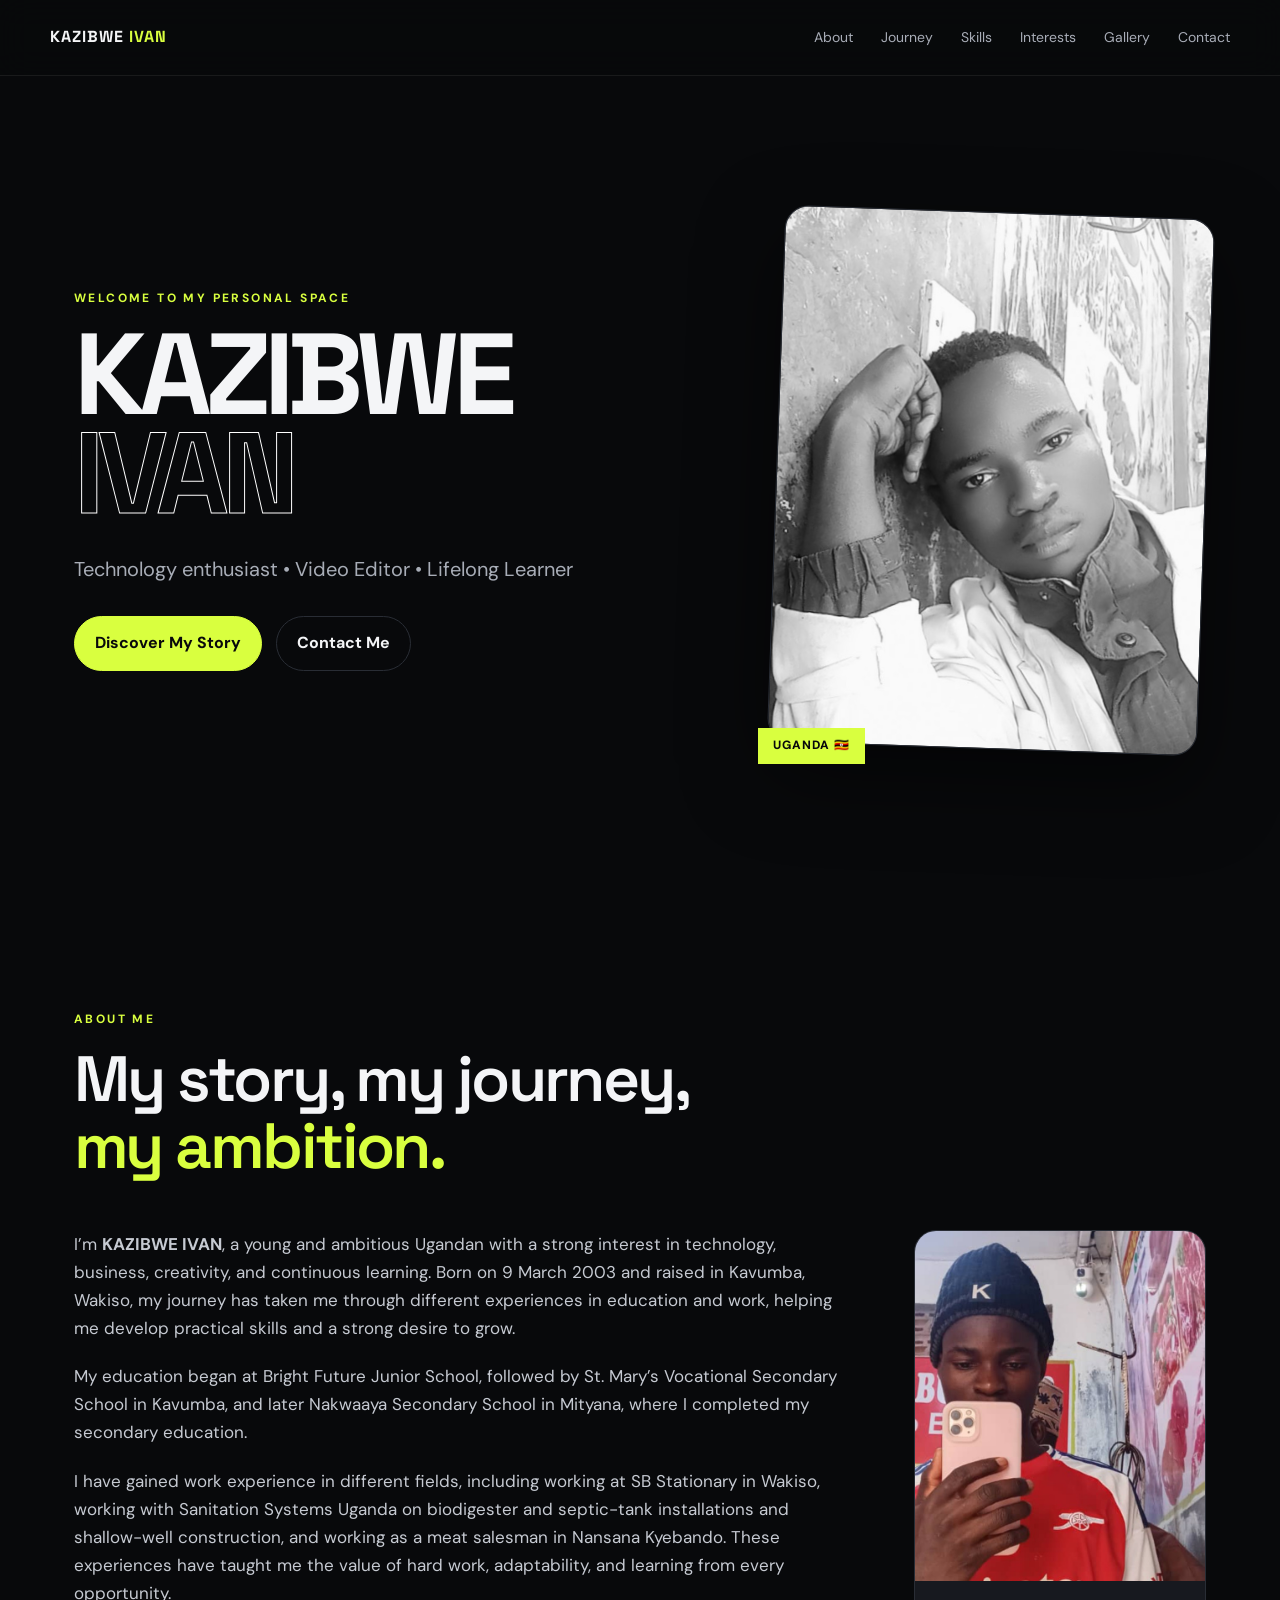
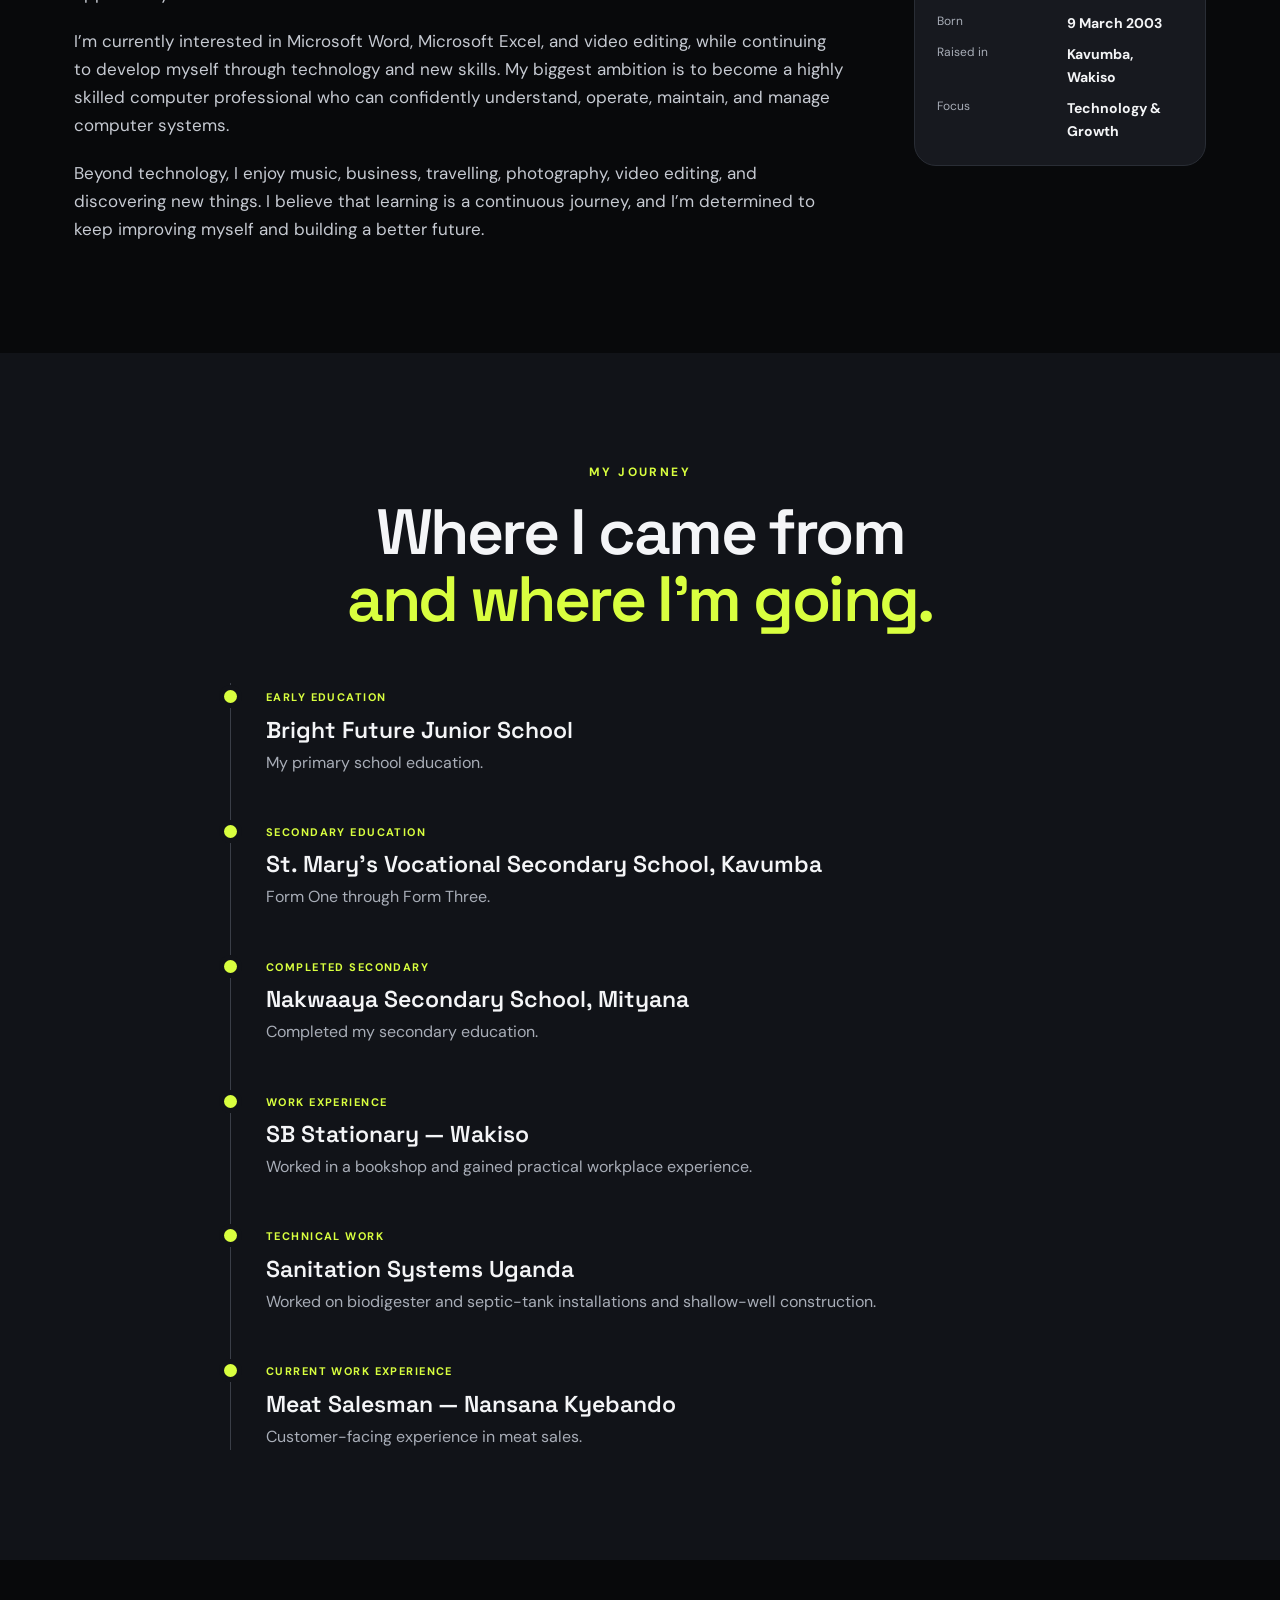
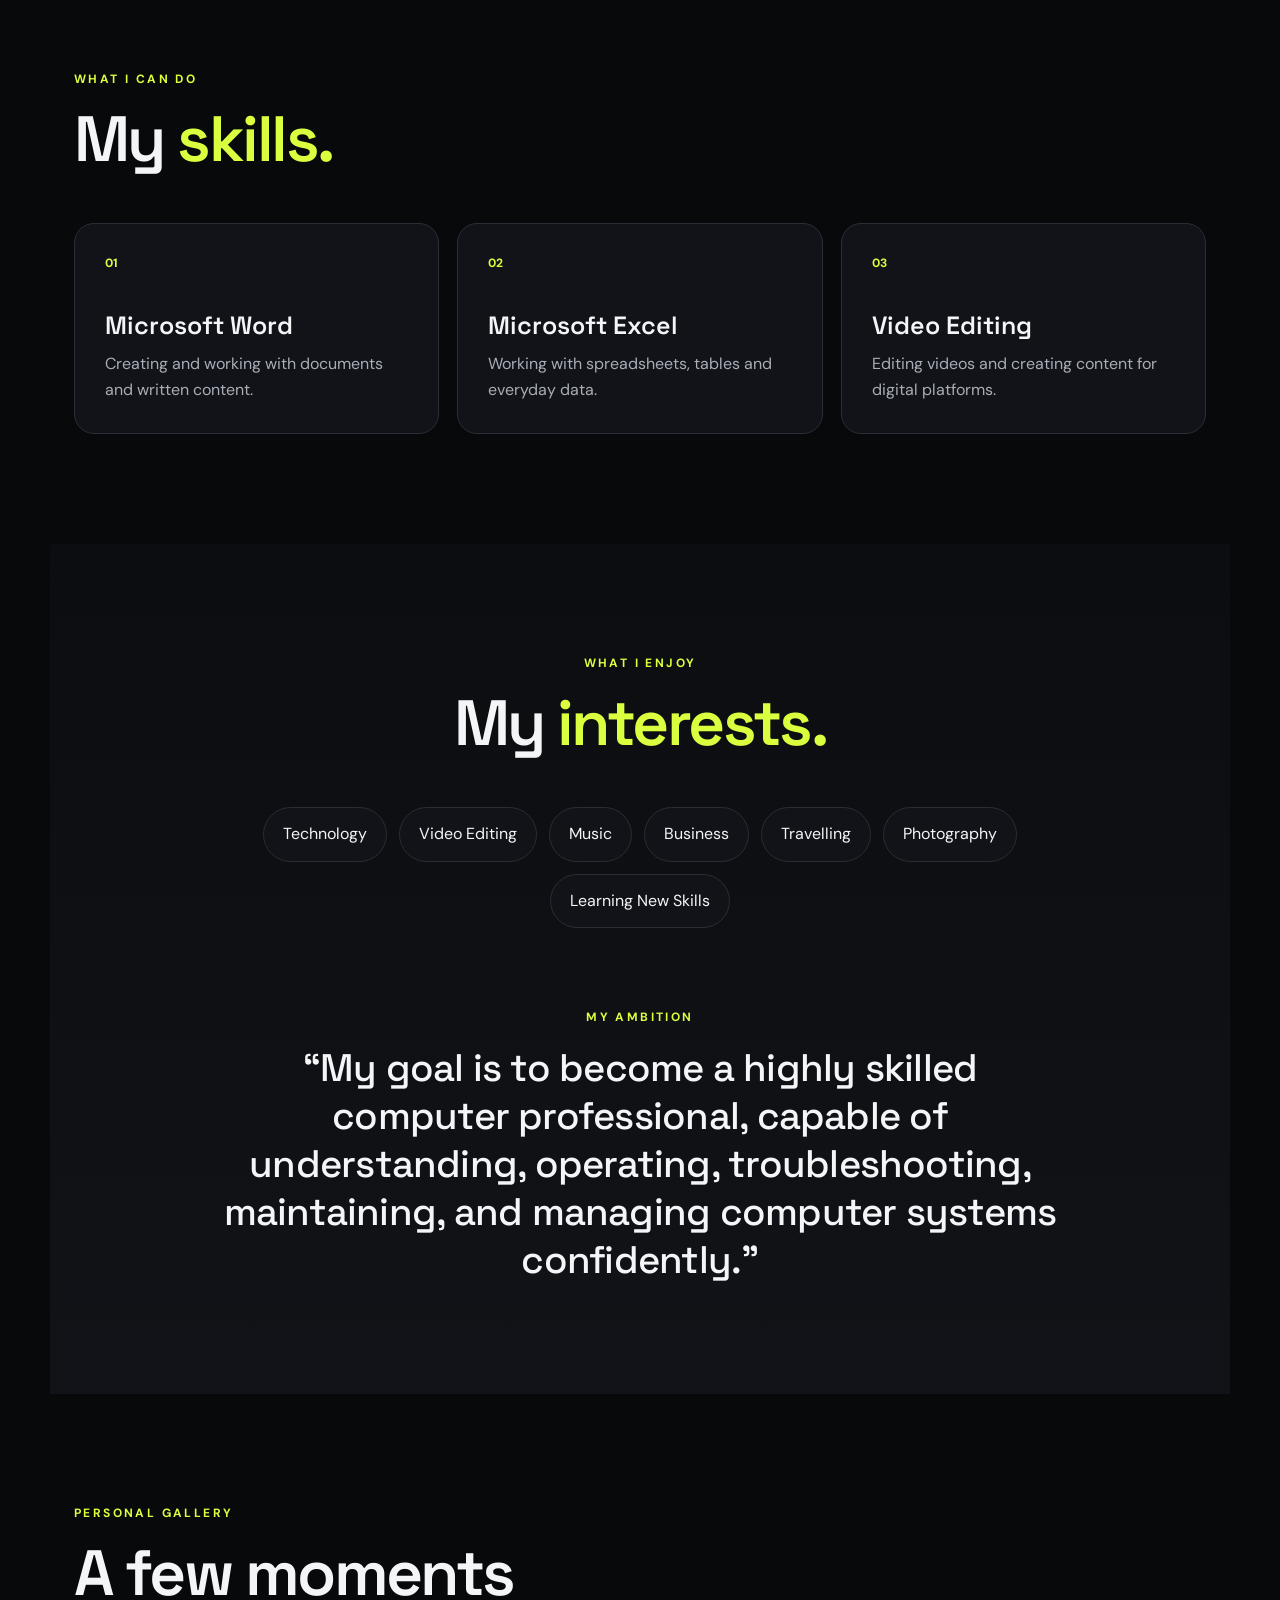
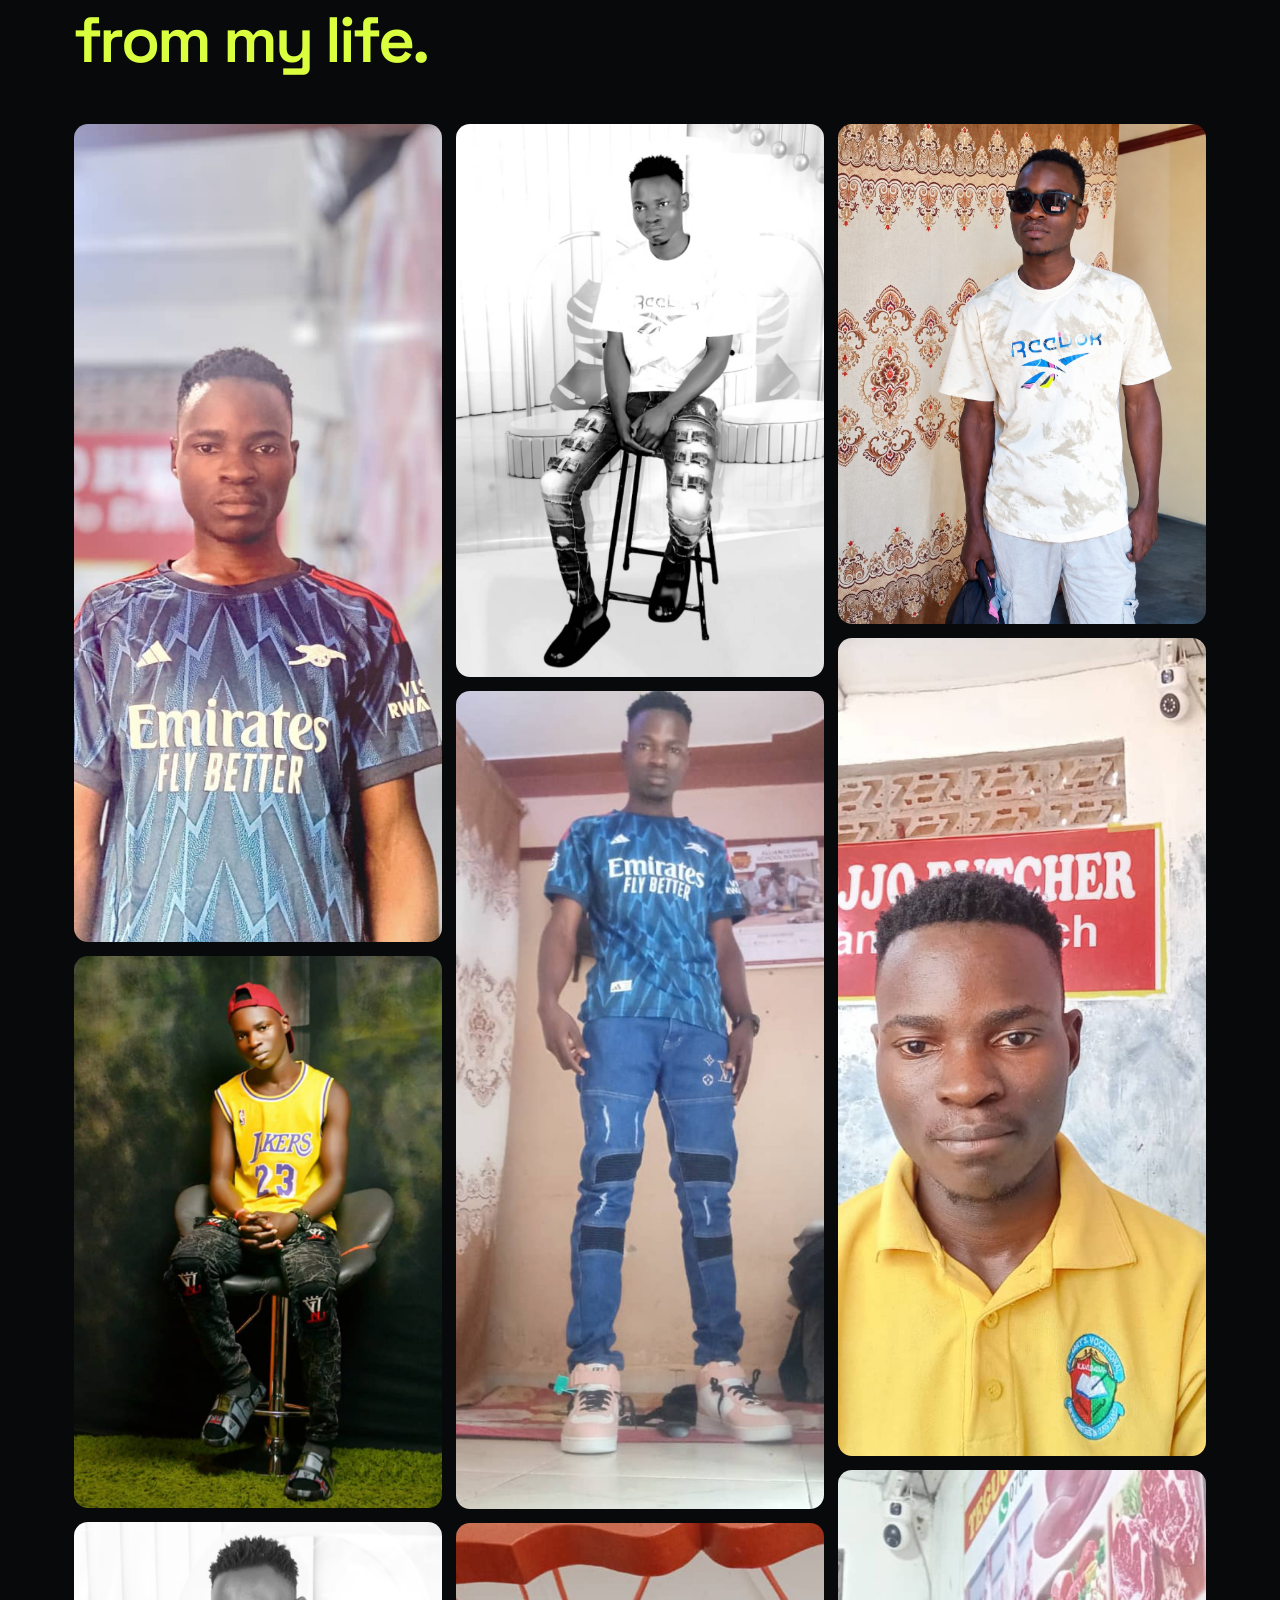
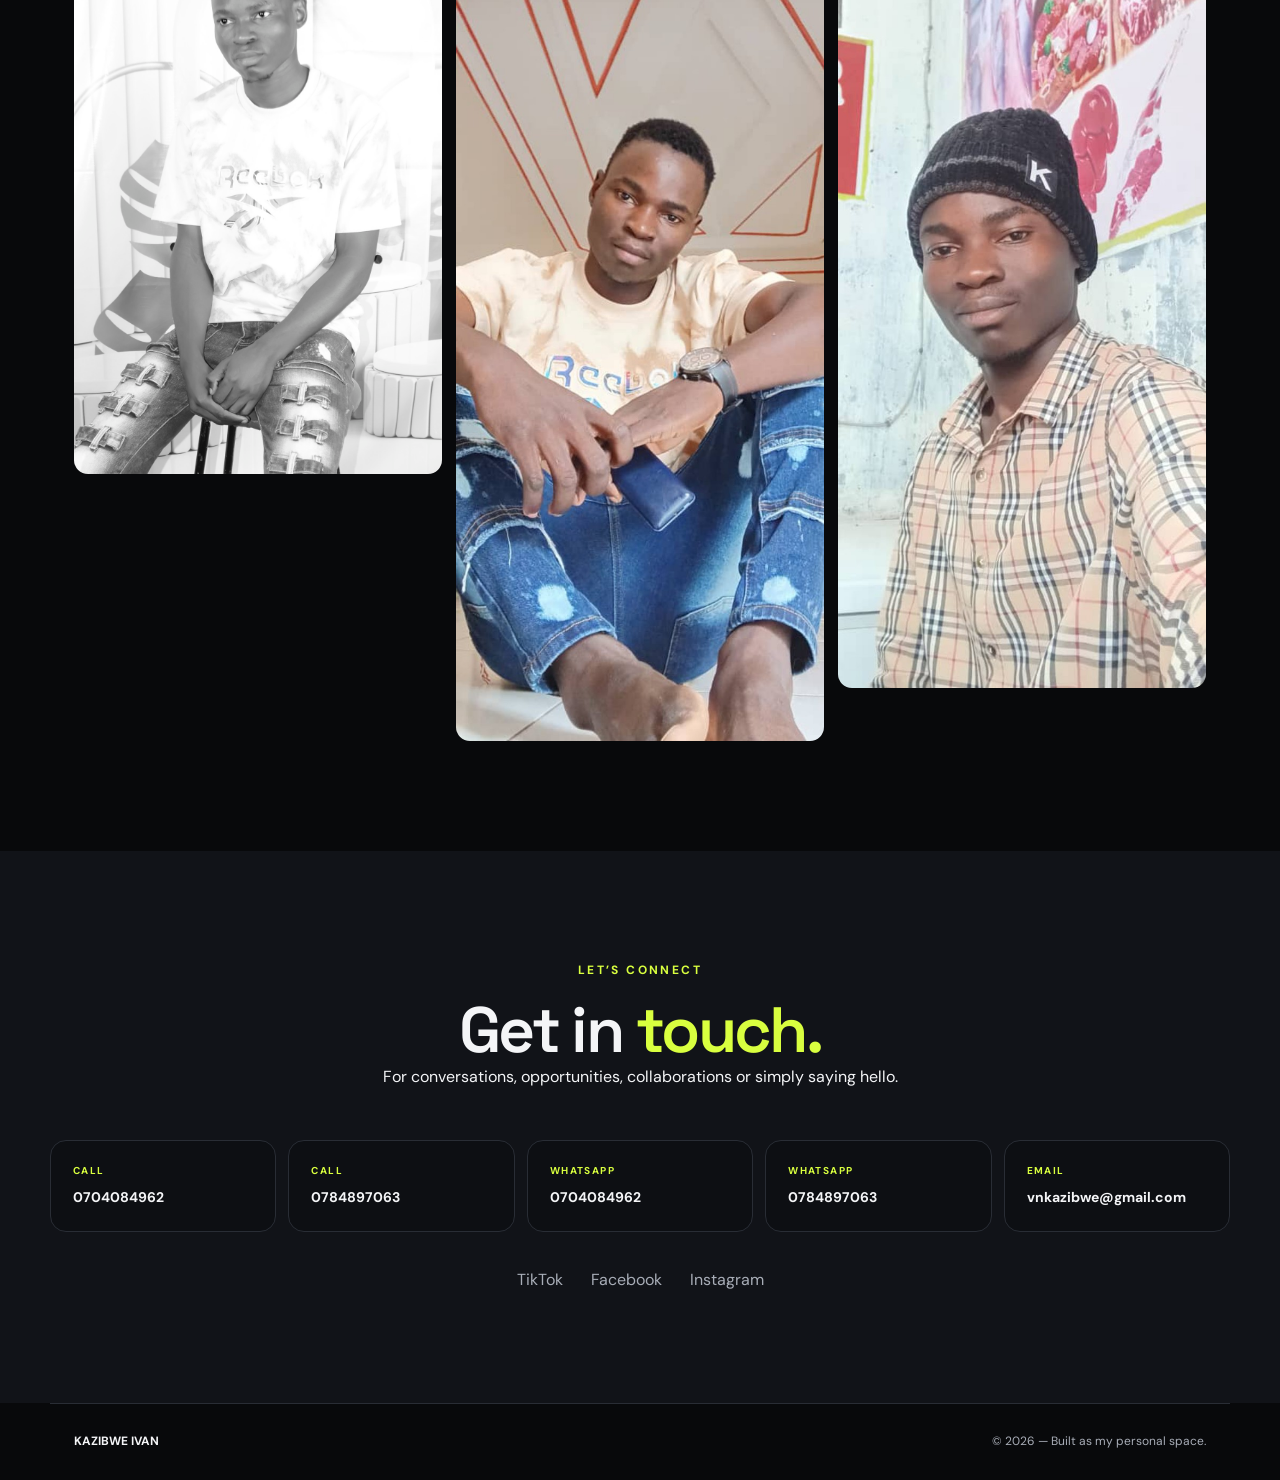
==== index.html @ 882d155f "Add files via upload" ====
<!DOCTYPE html>
<html lang="en">
<head>
  <meta charset="UTF-8">
  <meta name="viewport" content="width=device-width, initial-scale=1.0">
  <meta name="description" content="Personal website of Kazibwe Ivan — technology enthusiast, video editor and lifelong learner from Uganda.">
  <title>Kazibwe Ivan | Personal Website</title>
  <link rel="stylesheet" href="style.css">
</head>
<body>
  <header class="topbar">
    <a class="brand" href="#home">KAZIBWE <span>IVAN</span></a>
    <button class="menu-btn" aria-label="Open menu">☰</button>
    <nav>
      <a href="#about">About</a>
      <a href="#journey">Journey</a>
      <a href="#skills">Skills</a>
      <a href="#interests">Interests</a>
      <a href="#gallery">Gallery</a>
      <a href="#contact">Contact</a>
    </nav>
  </header>

  <main>
    <section id="home" class="hero">
      <div class="hero-copy">
        <p class="eyebrow">WELCOME TO MY PERSONAL SPACE</p>
        <h1>KAZIBWE<br><span>IVAN</span></h1>
        <p class="hero-text">Technology enthusiast • Video Editor • Lifelong Learner</p>
        <div class="hero-actions">
          <a class="btn primary" href="#about">Discover My Story</a>
          <a class="btn ghost" href="#contact">Contact Me</a>
        </div>
      </div>
      <div class="hero-photo">
        <div class="photo-frame">
          <img src="images/ivan-01.jpg" alt="Portrait of Kazibwe Ivan">
        </div>
        <div class="photo-tag">UGANDA 🇺🇬</div>
      </div>
    </section>

    <section id="about" class="section about">
      <div class="section-heading">
        <p class="eyebrow">ABOUT ME</p>
        <h2>My story, my journey,<br><span>my ambition.</span></h2>
      </div>
      <div class="about-grid">
        <div class="about-text">
          <p>I’m <strong>KAZIBWE IVAN</strong>, a young and ambitious Ugandan with a strong interest in technology, business, creativity, and continuous learning. Born on 9 March 2003 and raised in Kavumba, Wakiso, my journey has taken me through different experiences in education and work, helping me develop practical skills and a strong desire to grow.</p>
          <p>My education began at Bright Future Junior School, followed by St. Mary’s Vocational Secondary School in Kavumba, and later Nakwaaya Secondary School in Mityana, where I completed my secondary education.</p>
          <p>I have gained work experience in different fields, including working at SB Stationary in Wakiso, working with Sanitation Systems Uganda on biodigester and septic-tank installations and shallow-well construction, and working as a meat salesman in Nansana Kyebando. These experiences have taught me the value of hard work, adaptability, and learning from every opportunity.</p>
          <p>I’m currently interested in Microsoft Word, Microsoft Excel, and video editing, while continuing to develop myself through technology and new skills. My biggest ambition is to become a highly skilled computer professional who can confidently understand, operate, maintain, and manage computer systems.</p>
          <p>Beyond technology, I enjoy music, business, travelling, photography, video editing, and discovering new things. I believe that learning is a continuous journey, and I’m determined to keep improving myself and building a better future.</p>
        </div>
        <aside class="profile-card">
          <img src="images/ivan-02.jpg" alt="Kazibwe Ivan">
          <div class="profile-info">
            <span>Born</span><strong>9 March 2003</strong>
            <span>Raised in</span><strong>Kavumba, Wakiso</strong>
            <span>Focus</span><strong>Technology & Growth</strong>
          </div>
        </aside>
      </div>
    </section>

    <section id="journey" class="section dark-section">
      <div class="section-heading center">
        <p class="eyebrow">MY JOURNEY</p>
        <h2>Where I came from<br><span>and where I’m going.</span></h2>
      </div>
      <div class="timeline">
        <article class="timeline-item">
          <div class="dot"></div>
          <div><small>EARLY EDUCATION</small><h3>Bright Future Junior School</h3><p>My primary school education.</p></div>
        </article>
        <article class="timeline-item">
          <div class="dot"></div>
          <div><small>SECONDARY EDUCATION</small><h3>St. Mary’s Vocational Secondary School, Kavumba</h3><p>Form One through Form Three.</p></div>
        </article>
        <article class="timeline-item">
          <div class="dot"></div>
          <div><small>COMPLETED SECONDARY</small><h3>Nakwaaya Secondary School, Mityana</h3><p>Completed my secondary education.</p></div>
        </article>
        <article class="timeline-item">
          <div class="dot"></div>
          <div><small>WORK EXPERIENCE</small><h3>SB Stationary — Wakiso</h3><p>Worked in a bookshop and gained practical workplace experience.</p></div>
        </article>
        <article class="timeline-item">
          <div class="dot"></div>
          <div><small>TECHNICAL WORK</small><h3>Sanitation Systems Uganda</h3><p>Worked on biodigester and septic-tank installations and shallow-well construction.</p></div>
        </article>
        <article class="timeline-item">
          <div class="dot"></div>
          <div><small>CURRENT WORK EXPERIENCE</small><h3>Meat Salesman — Nansana Kyebando</h3><p>Customer-facing experience in meat sales.</p></div>
        </article>
      </div>
    </section>

    <section id="skills" class="section">
      <div class="section-heading">
        <p class="eyebrow">WHAT I CAN DO</p>
        <h2>My <span>skills.</span></h2>
      </div>
      <div class="cards three">
        <article class="skill-card"><div class="number">01</div><h3>Microsoft Word</h3><p>Creating and working with documents and written content.</p></article>
        <article class="skill-card"><div class="number">02</div><h3>Microsoft Excel</h3><p>Working with spreadsheets, tables and everyday data.</p></article>
        <article class="skill-card"><div class="number">03</div><h3>Video Editing</h3><p>Editing videos and creating content for digital platforms.</p></article>
      </div>
    </section>

    <section id="interests" class="section interest-section">
      <div class="section-heading center">
        <p class="eyebrow">WHAT I ENJOY</p>
        <h2>My <span>interests.</span></h2>
      </div>
      <div class="interest-grid">
        <span>Technology</span><span>Video Editing</span><span>Music</span><span>Business</span>
        <span>Travelling</span><span>Photography</span><span>Learning New Skills</span>
      </div>
      <div class="goal">
        <p class="eyebrow">MY AMBITION</p>
        <blockquote>“My goal is to become a highly skilled computer professional, capable of understanding, operating, troubleshooting, maintaining, and managing computer systems confidently.”</blockquote>
      </div>
    </section>

    <section id="gallery" class="section">
      <div class="section-heading">
        <p class="eyebrow">PERSONAL GALLERY</p>
        <h2>A few moments<br><span>from my life.</span></h2>
      </div>
      <div class="gallery">
        <img src="images/ivan-03.jpg" alt="Kazibwe Ivan" loading="lazy">
        <img src="images/ivan-04.jpg" alt="Kazibwe Ivan" loading="lazy">
        <img src="images/ivan-05.jpg" alt="Kazibwe Ivan" loading="lazy">
        <img src="images/ivan-06.jpg" alt="Kazibwe Ivan" loading="lazy">
        <img src="images/ivan-07.jpg" alt="Kazibwe Ivan" loading="lazy">
        <img src="images/ivan-08.jpg" alt="Kazibwe Ivan" loading="lazy">
        <img src="images/ivan-09.jpg" alt="Kazibwe Ivan" loading="lazy">
        <img src="images/ivan-10.jpg" alt="Kazibwe Ivan" loading="lazy">
        <img src="images/ivan-11.jpg" alt="Kazibwe Ivan" loading="lazy">
      </div>
    </section>

    <section id="contact" class="section contact-section">
      <div class="section-heading center">
        <p class="eyebrow">LET’S CONNECT</p>
        <h2>Get in <span>touch.</span></h2>
        <p>For conversations, opportunities, collaborations or simply saying hello.</p>
      </div>
      <div class="contact-grid">
        <a href="tel:+256704084962" class="contact-card"><small>CALL</small><strong>0704084962</strong></a>
        <a href="tel:+256784897063" class="contact-card"><small>CALL</small><strong>0784897063</strong></a>
        <a href="https://wa.me/256704084962" class="contact-card" target="_blank" rel="noopener"><small>WHATSAPP</small><strong>0704084962</strong></a>
        <a href="https://wa.me/256784897063" class="contact-card" target="_blank" rel="noopener"><small>WHATSAPP</small><strong>0784897063</strong></a>
        <a href="mailto:vnkazibwe@gmail.com" class="contact-card"><small>EMAIL</small><strong>vnkazibwe@gmail.com</strong></a>
      </div>
      <div class="socials">
        <a href="https://www.tiktok.com/@mr_kazibwe_ivan" target="_blank" rel="noopener">TikTok</a>
        <a href="https://www.facebook.com/ivan.prom.5" target="_blank" rel="noopener">Facebook</a>
        <a href="https://www.instagram.com/ivan_prom.256" target="_blank" rel="noopener">Instagram</a>
      </div>
    </section>
  </main>

  <footer>
    <strong>KAZIBWE IVAN</strong>
    <span>© 2026 — Built as my personal space.</span>
  </footer>

  <script src="script.js"></script>
</body>
</html>
---- style.css ----
@import url('https://fonts.googleapis.com/css2?family=DM+Sans:wght@400;500;600;700&family=Space+Grotesk:wght@400;500;600;700&display=swap');
:root{--bg:#08090b;--surface:#111318;--surface2:#17191f;--text:#f4f5f7;--muted:#a8adb7;--accent:#d9ff3f;--line:#292d35;--max:1180px}
*{box-sizing:border-box;margin:0;padding:0}html{scroll-behavior:smooth}body{background:var(--bg);color:var(--text);font-family:"DM Sans",sans-serif;line-height:1.65}a{color:inherit;text-decoration:none}
.topbar{position:fixed;z-index:20;top:0;left:0;right:0;height:76px;padding:0 max(24px,calc((100vw - var(--max))/2));display:flex;align-items:center;justify-content:space-between;background:rgba(8,9,11,.78);backdrop-filter:blur(16px);border-bottom:1px solid rgba(255,255,255,.07)}
.brand{font-family:"Space Grotesk";font-weight:700;letter-spacing:.06em}.brand span{color:var(--accent)}nav{display:flex;gap:28px;font-size:14px;color:var(--muted)}nav a:hover{color:var(--text)}.menu-btn{display:none;background:none;color:var(--text);border:0;font-size:25px}
.hero{min-height:100vh;max-width:var(--max);margin:auto;padding:140px 24px 80px;display:grid;grid-template-columns:1.15fr .85fr;gap:70px;align-items:center}.eyebrow{font-size:12px;letter-spacing:.2em;color:var(--accent);font-weight:700;margin-bottom:16px}.hero h1{font:700 clamp(58px,9vw,120px)/.86 "Space Grotesk";letter-spacing:-.06em}.hero h1 span{color:transparent;-webkit-text-stroke:1px #fff}.hero-text{font-size:20px;color:var(--muted);margin:30px 0}.hero-actions{display:flex;gap:14px;flex-wrap:wrap}.btn{padding:13px 20px;border-radius:999px;font-weight:700;border:1px solid var(--line)}.btn.primary{background:var(--accent);color:#08090b;border-color:var(--accent)}.btn.ghost:hover{background:var(--surface)}
.hero-photo{position:relative;justify-self:end;width:min(430px,100%)}.photo-frame{border-radius:24px;overflow:hidden;border:1px solid var(--line);transform:rotate(2deg);box-shadow:0 30px 80px rgba(0,0,0,.5)}.photo-frame img{width:100%;display:block;aspect-ratio:4/5;object-fit:cover;filter:grayscale(.15)}.photo-tag{position:absolute;bottom:-15px;left:-18px;background:var(--accent);color:#08090b;padding:8px 15px;font-weight:800;font-size:12px;letter-spacing:.08em}
.section{max-width:var(--max);margin:auto;padding:110px 24px}.dark-section,.contact-section{max-width:none;background:var(--surface);padding-left:max(24px,calc((100vw - var(--max))/2));padding-right:max(24px,calc((100vw - var(--max))/2))}.section-heading{margin-bottom:50px}.section-heading.center{text-align:center}.section-heading h2{font:600 clamp(38px,5vw,68px)/1.05 "Space Grotesk";letter-spacing:-.04em}.section-heading h2 span{color:var(--accent)}.about-grid{display:grid;grid-template-columns:1.45fr .55fr;gap:70px}.about-text{color:#c6cad2;font-size:17px}.about-text p+p{margin-top:20px}.profile-card{background:var(--surface2);border:1px solid var(--line);border-radius:22px;overflow:hidden;align-self:start}.profile-card img{width:100%;height:350px;object-fit:cover;object-position:center}.profile-info{padding:22px;display:grid;grid-template-columns:1fr 1fr;gap:8px 15px}.profile-info span{color:var(--muted);font-size:12px}.profile-info strong{font-size:14px}
.timeline{max-width:820px;margin:auto;border-left:1px solid #3a3e47;padding-left:35px}.timeline-item{position:relative;padding:0 0 42px}.timeline-item:last-child{padding-bottom:0}.dot{position:absolute;width:13px;height:13px;border-radius:50%;background:var(--accent);left:-42px;top:7px;box-shadow:0 0 0 5px var(--surface)}.timeline-item small{color:var(--accent);letter-spacing:.13em;font-size:11px;font-weight:700}.timeline-item h3{font:600 23px "Space Grotesk";margin:5px 0}.timeline-item p{color:var(--muted)}
.cards{display:grid;gap:18px}.cards.three{grid-template-columns:repeat(3,1fr)}.skill-card{padding:30px;background:var(--surface);border:1px solid var(--line);border-radius:20px;transition:.25s}.skill-card:hover{transform:translateY(-5px);border-color:#4b515d}.number{color:var(--accent);font-weight:700;font-size:12px;margin-bottom:35px}.skill-card h3{font:600 25px "Space Grotesk";margin-bottom:10px}.skill-card p{color:var(--muted)}
.interest-section{background:linear-gradient(180deg,#0b0d10,#111318)}.interest-grid{display:flex;flex-wrap:wrap;justify-content:center;gap:12px;max-width:800px;margin:0 auto 80px}.interest-grid span{padding:13px 19px;border:1px solid var(--line);border-radius:999px;background:var(--surface)}.goal{max-width:850px;margin:auto;text-align:center}.goal blockquote{font:500 clamp(24px,3vw,39px)/1.25 "Space Grotesk";letter-spacing:-.02em}
.gallery{columns:3 240px;column-gap:14px}.gallery img{width:100%;display:block;border-radius:14px;margin:0 0 14px;break-inside:avoid;cursor:pointer;transition:.3s}.gallery img:hover{transform:scale(1.015);filter:brightness(1.08)}
.contact-section{background:var(--surface)}.contact-grid{display:grid;grid-template-columns:repeat(5,1fr);gap:12px;margin-top:40px}.contact-card{padding:22px;border:1px solid var(--line);border-radius:16px;background:#0d0f13}.contact-card:hover{border-color:var(--accent)}.contact-card small{display:block;color:var(--accent);font-size:10px;letter-spacing:.14em;font-weight:700}.contact-card strong{display:block;margin-top:6px;font-size:14px;word-break:break-word}.socials{display:flex;justify-content:center;gap:28px;margin-top:35px;color:var(--muted)}.socials a:hover{color:var(--accent)}
footer{max-width:var(--max);margin:auto;padding:28px 24px;display:flex;justify-content:space-between;color:var(--muted);font-size:12px;border-top:1px solid var(--line)}footer strong{color:var(--text)}
@media(max-width:800px){nav{display:none;position:absolute;top:76px;left:0;right:0;background:#0b0d10;padding:20px 24px;flex-direction:column;gap:16px;border-bottom:1px solid var(--line)}nav.open{display:flex}.menu-btn{display:block}.hero{grid-template-columns:1fr;gap:45px;padding-top:125px}.hero-photo{justify-self:center;max-width:390px}.about-grid{grid-template-columns:1fr}.cards.three{grid-template-columns:1fr}.contact-grid{grid-template-columns:1fr 1fr}.section{padding-top:80px;padding-bottom:80px}}
@media(max-width:520px){.hero h1{font-size:64px}.hero-text{font-size:17px}.contact-grid{grid-template-columns:1fr}.socials{flex-wrap:wrap}footer{flex-direction:column;gap:7px}.profile-card img{height:300px}}
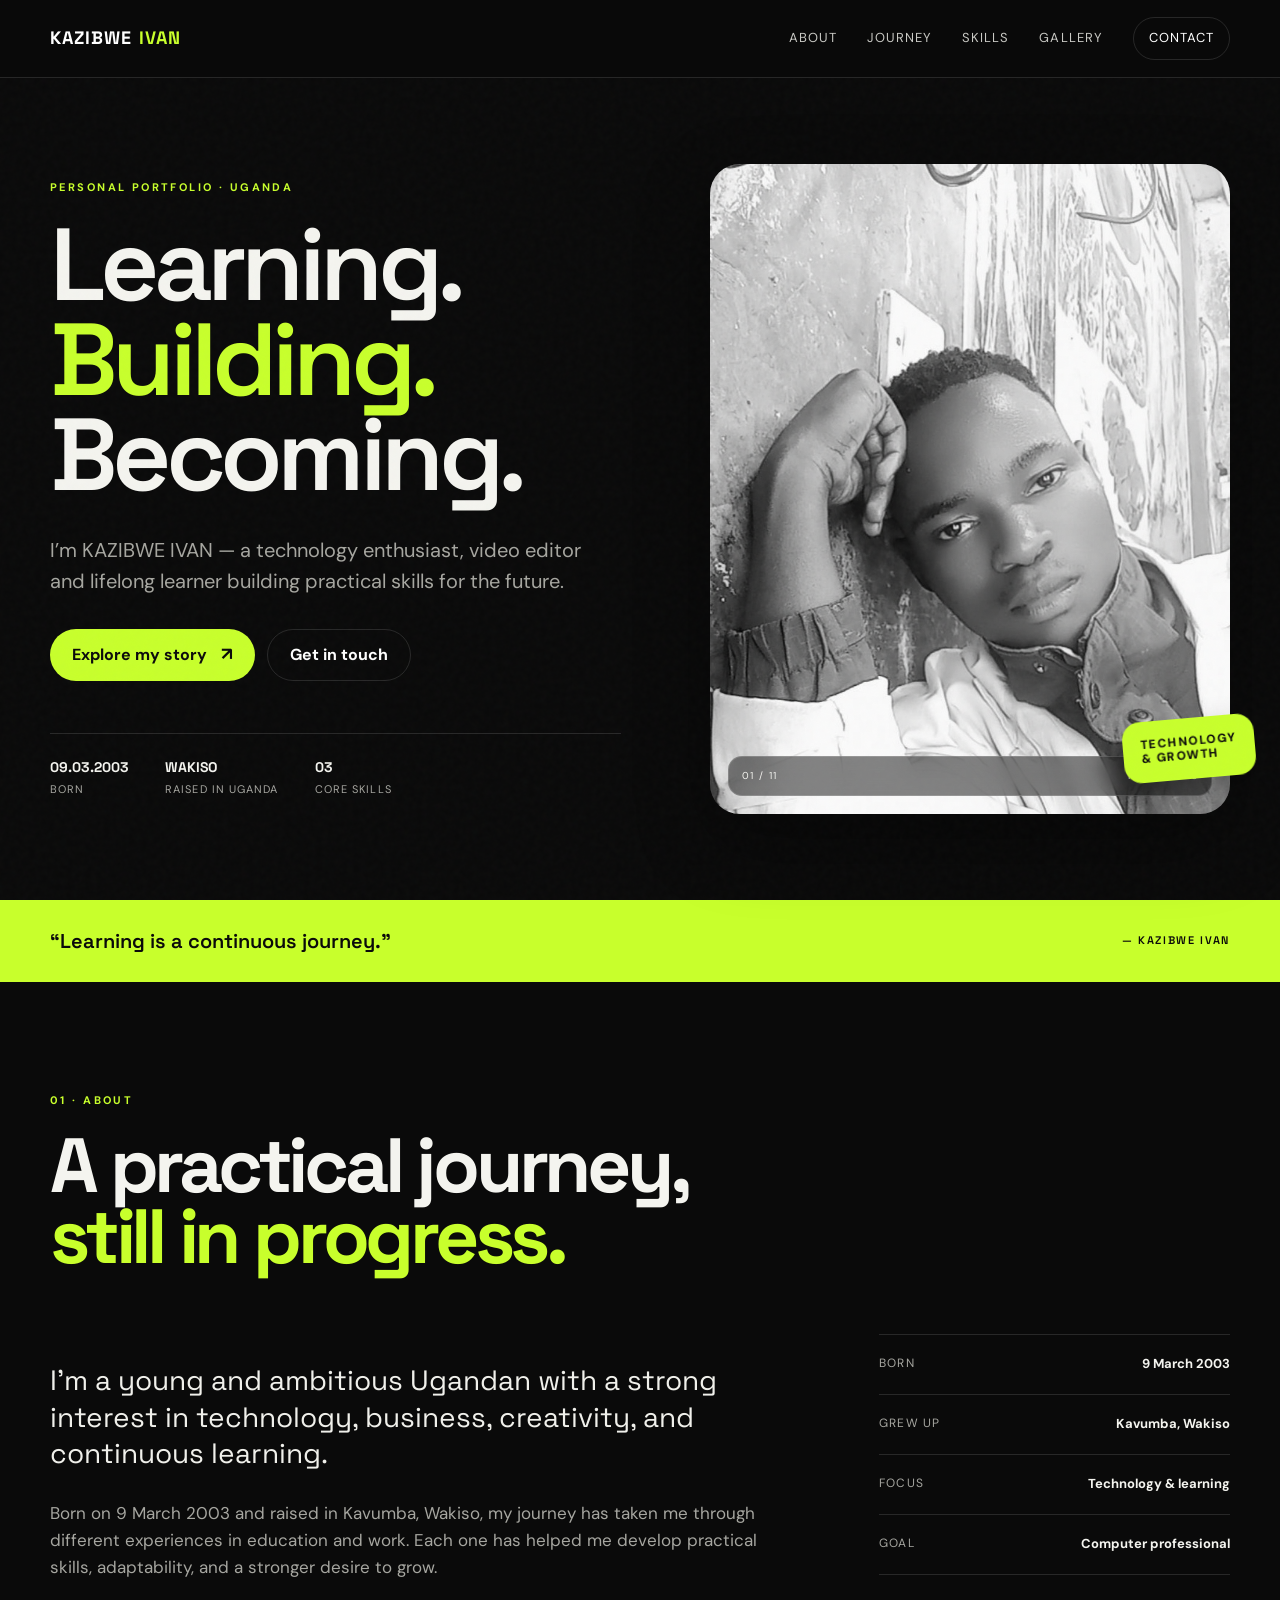
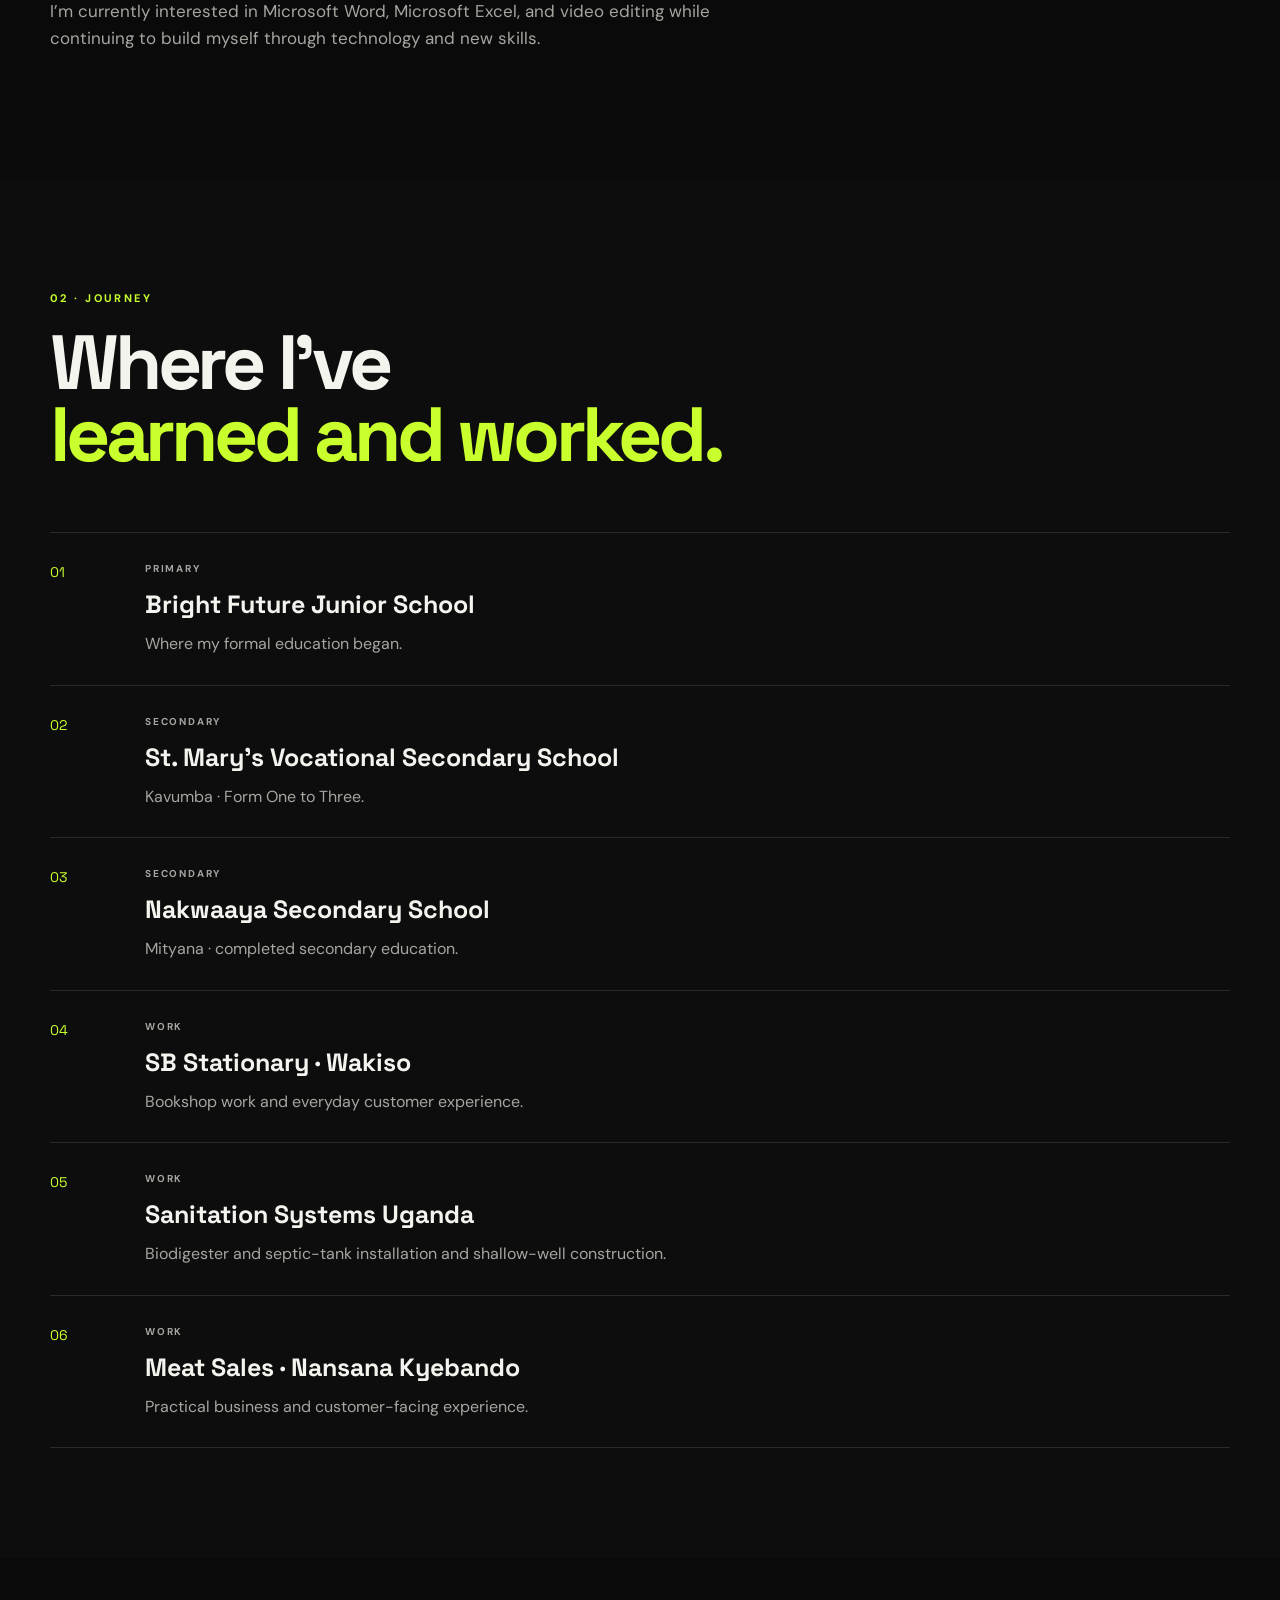
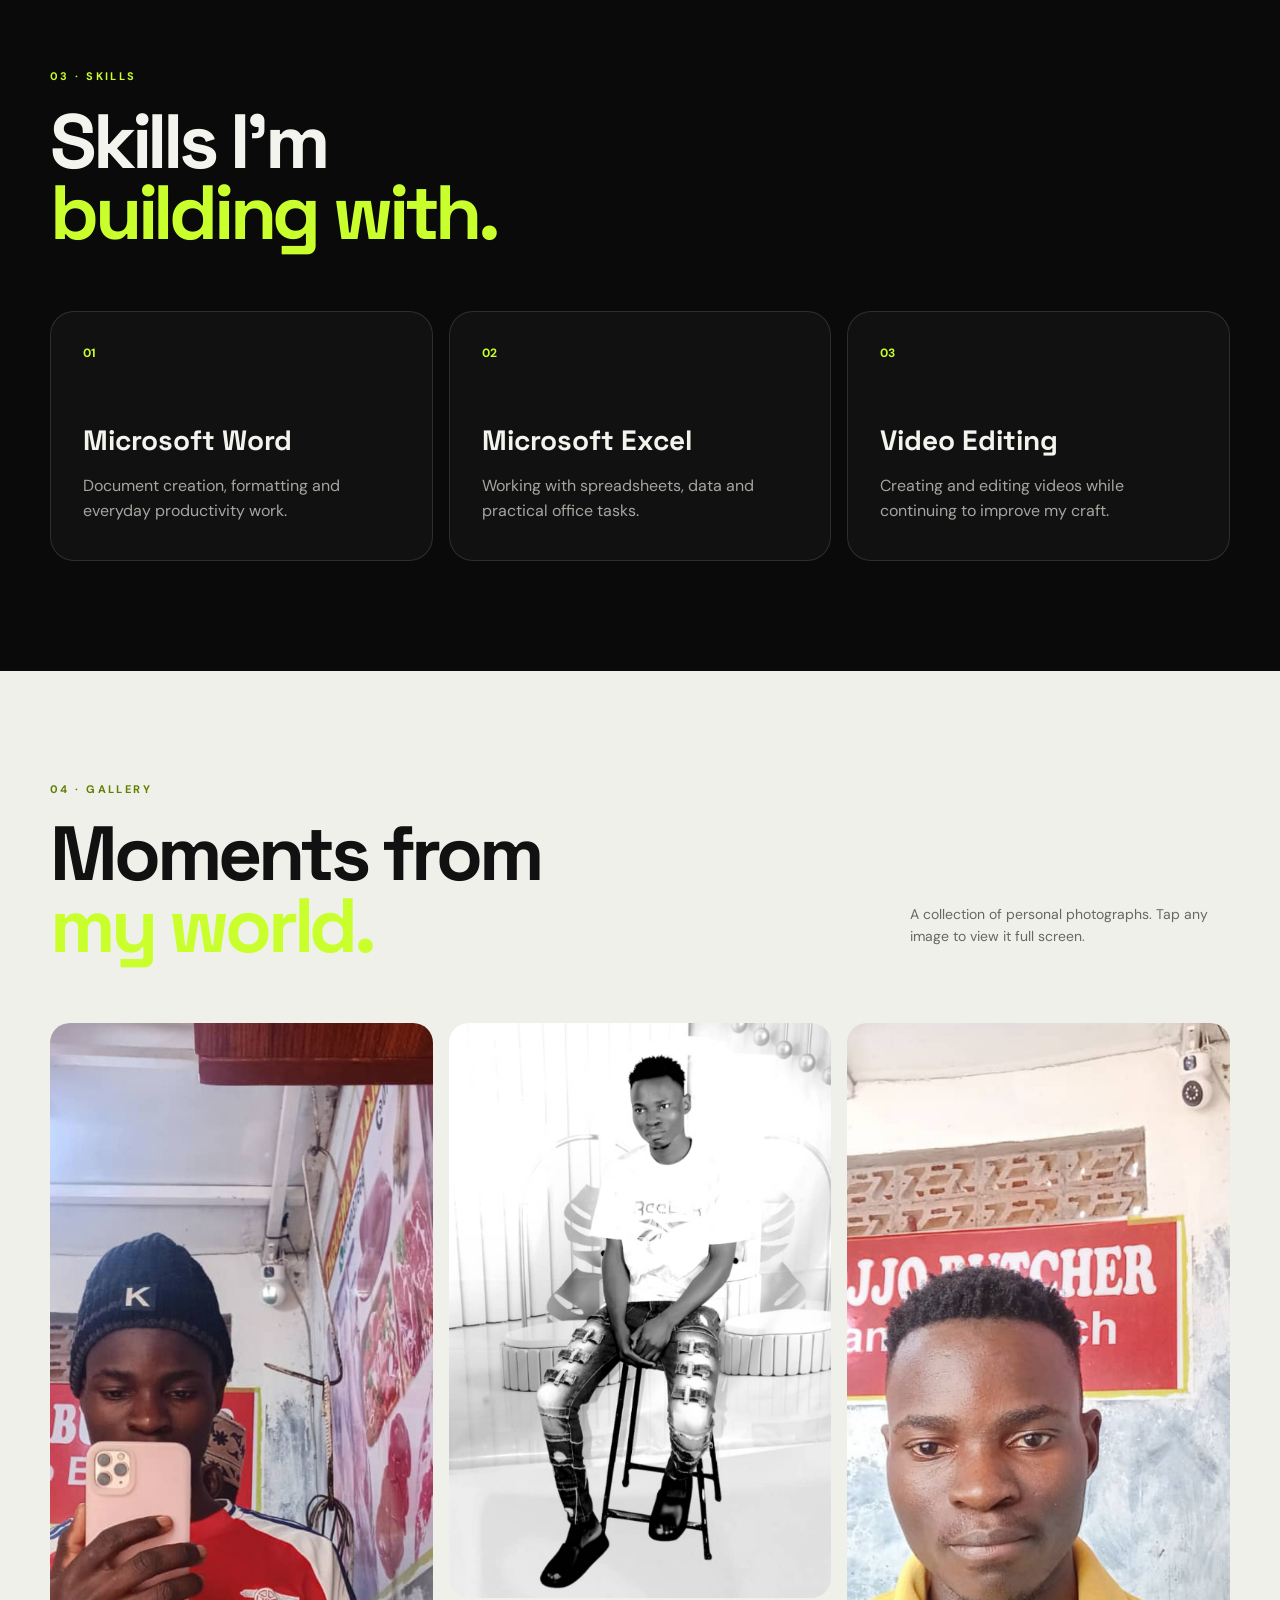
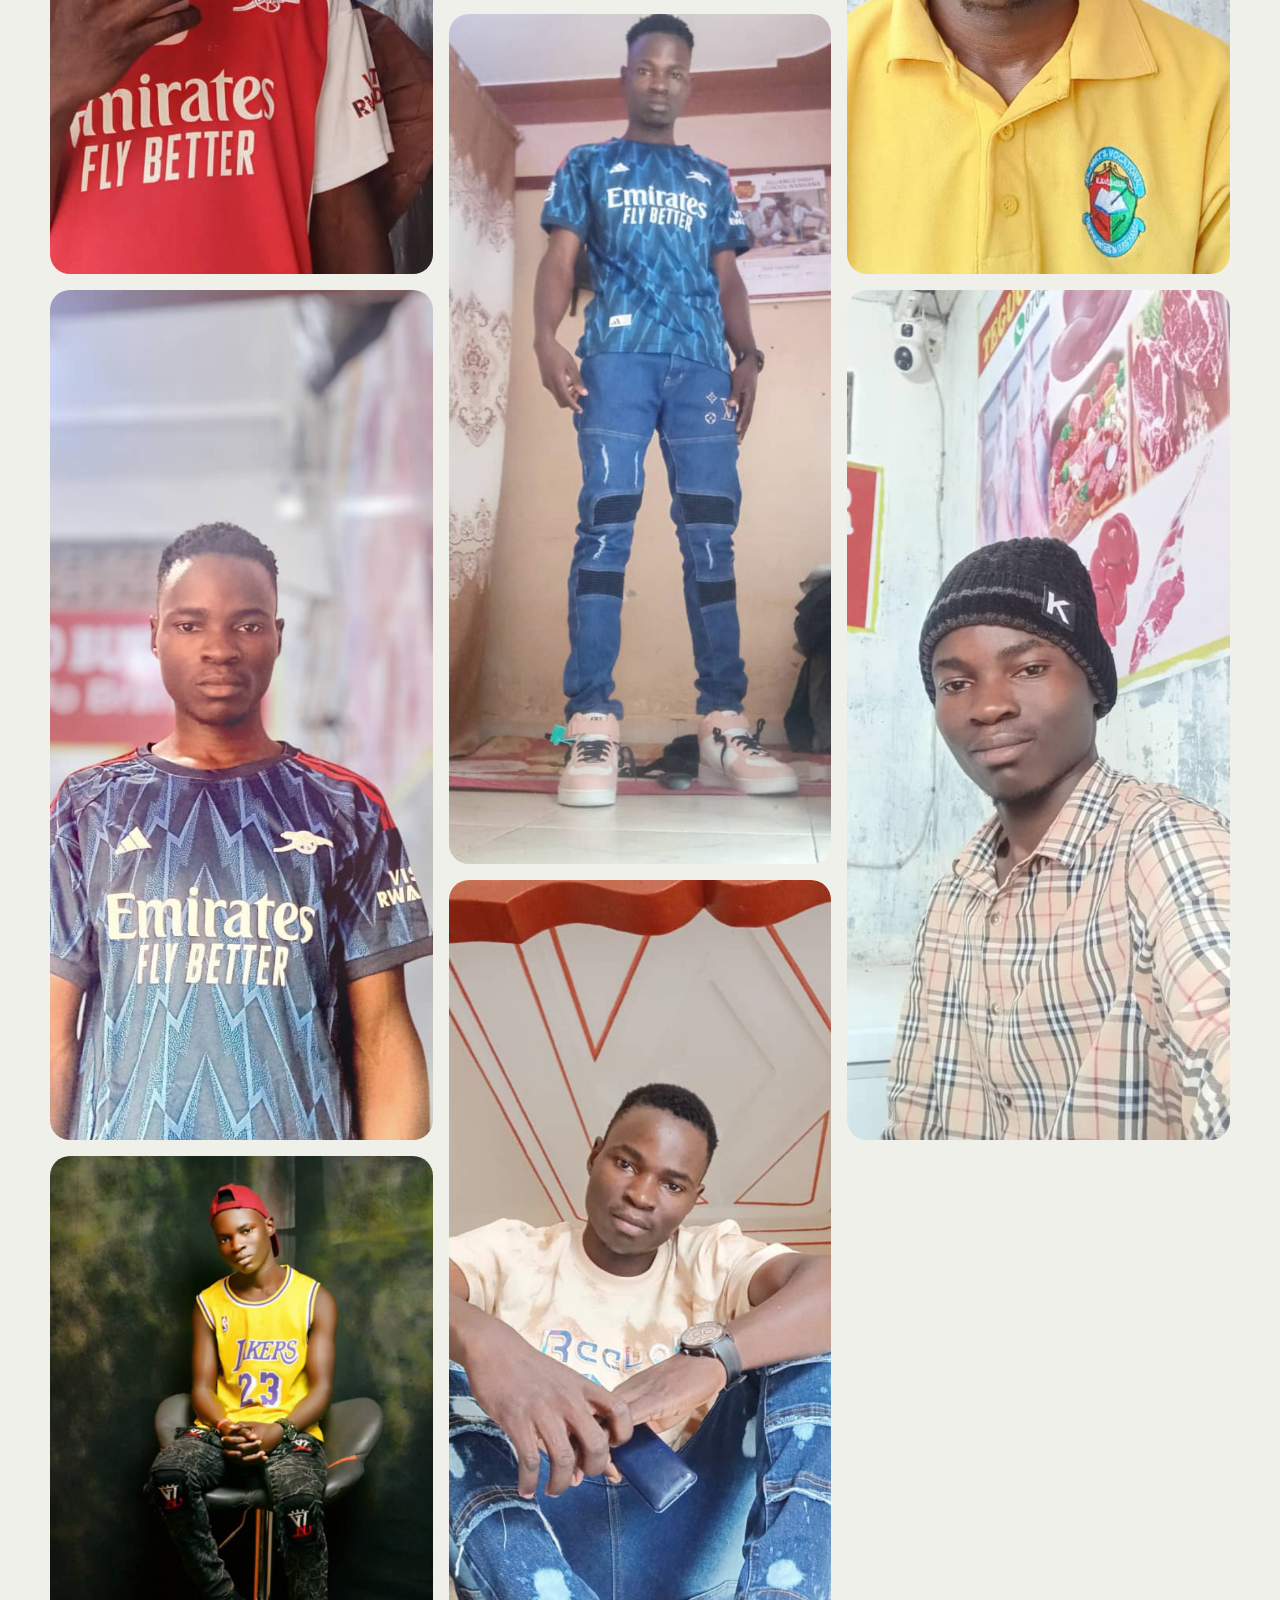
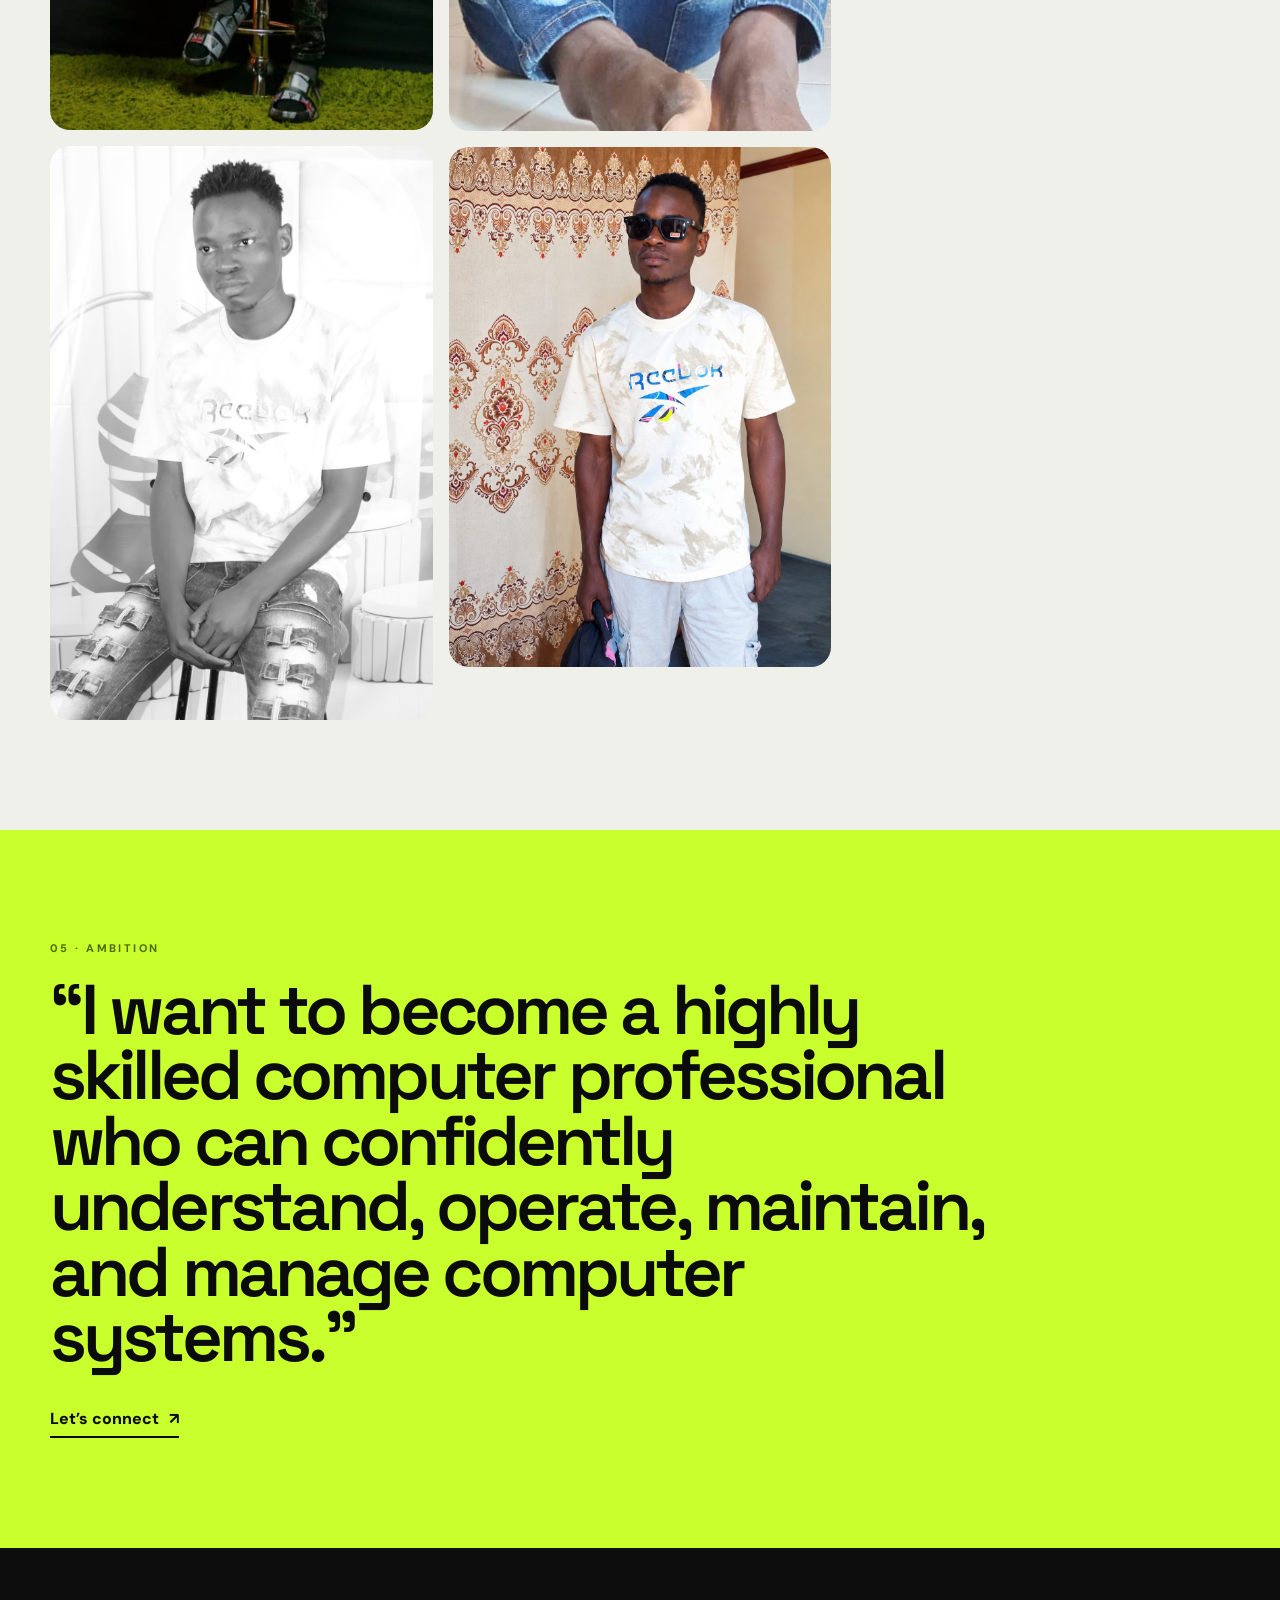
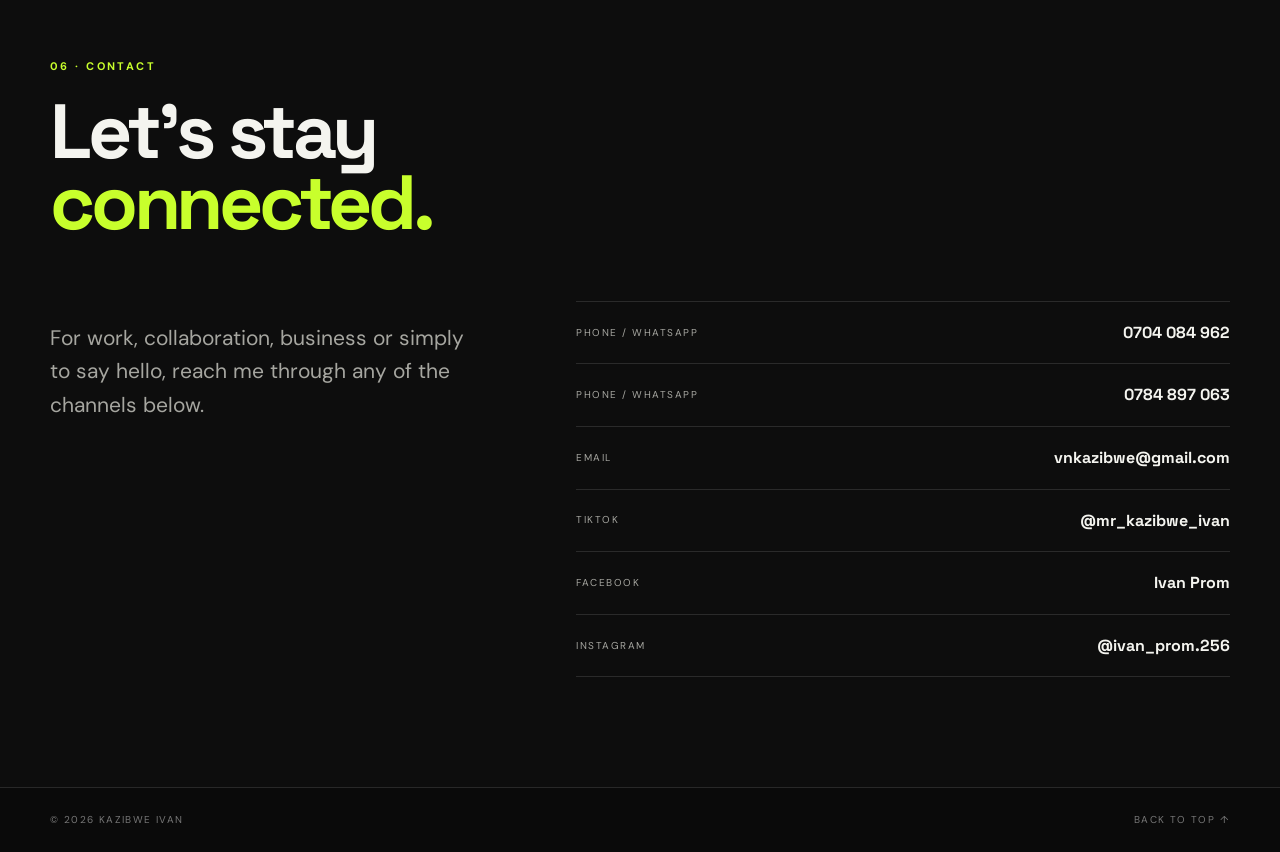
==== commit 37e4218b: "Add files via upload" ====
--- a/index.html
+++ b/index.html
@@ -1,172 +1,191 @@
-<!DOCTYPE html>
+<!doctype html>
 <html lang="en">
 <head>
-  <meta charset="UTF-8">
-  <meta name="viewport" content="width=device-width, initial-scale=1.0">
-  <meta name="description" content="Personal website of Kazibwe Ivan — technology enthusiast, video editor and lifelong learner from Uganda.">
-  <title>Kazibwe Ivan | Personal Website</title>
+  <meta charset="utf-8">
+  <meta name="viewport" content="width=device-width, initial-scale=1">
+  <meta name="description" content="KAZIBWE IVAN — personal portfolio, journey, skills, interests and contact.">
+  <title>KAZIBWE IVAN — Personal Portfolio</title>
+  <link rel="preconnect" href="https://fonts.googleapis.com">
+  <link rel="preconnect" href="https://fonts.gstatic.com" crossorigin>
+  <link href="https://fonts.googleapis.com/css2?family=DM+Sans:wght@400;500;600;700&family=Space+Grotesk:wght@400;500;600;700&display=swap" rel="stylesheet">
   <link rel="stylesheet" href="style.css">
 </head>
 <body>
-  <header class="topbar">
-    <a class="brand" href="#home">KAZIBWE <span>IVAN</span></a>
-    <button class="menu-btn" aria-label="Open menu">☰</button>
-    <nav>
+  <div class="site-noise" aria-hidden="true"></div>
+
+  <header class="site-header" id="top">
+    <a class="brand" href="#top" aria-label="Kazibwe Ivan home">
+      <span>KAZIBWE</span> IVAN
+    </a>
+    <button class="menu-toggle" type="button" aria-label="Open menu" aria-expanded="false">
+      <span></span><span></span><span></span>
+    </button>
+    <nav class="site-nav" aria-label="Main navigation">
       <a href="#about">About</a>
       <a href="#journey">Journey</a>
       <a href="#skills">Skills</a>
-      <a href="#interests">Interests</a>
       <a href="#gallery">Gallery</a>
-      <a href="#contact">Contact</a>
+      <a href="#contact" class="nav-contact">Contact</a>
     </nav>
   </header>
 
   <main>
-    <section id="home" class="hero">
+    <section class="hero section-pad">
       <div class="hero-copy">
-        <p class="eyebrow">WELCOME TO MY PERSONAL SPACE</p>
-        <h1>KAZIBWE<br><span>IVAN</span></h1>
-        <p class="hero-text">Technology enthusiast • Video Editor • Lifelong Learner</p>
+        <p class="eyebrow">PERSONAL PORTFOLIO · UGANDA</p>
+        <h1>Learning.<br><em>Building.</em><br>Becoming.</h1>
+        <p class="hero-lead">I’m KAZIBWE IVAN — a technology enthusiast, video editor and lifelong learner building practical skills for the future.</p>
         <div class="hero-actions">
-          <a class="btn primary" href="#about">Discover My Story</a>
-          <a class="btn ghost" href="#contact">Contact Me</a>
+          <a class="btn btn-primary" href="#about">Explore my story <span>↗</span></a>
+          <a class="btn btn-ghost" href="#contact">Get in touch</a>
+        </div>
+        <div class="hero-meta">
+          <div><strong>09.03.2003</strong><span>Born</span></div>
+          <div><strong>WAKISO</strong><span>Raised in Uganda</span></div>
+          <div><strong>03</strong><span>Core skills</span></div>
         </div>
       </div>
-      <div class="hero-photo">
-        <div class="photo-frame">
-          <img src="images/ivan-01.jpg" alt="Portrait of Kazibwe Ivan">
+
+      <div class="hero-visual">
+        <div class="portrait-frame">
+          <img src="images/ivan-01.jpg" alt="KAZIBWE IVAN portrait" fetchpriority="high">
+          <div class="portrait-label">
+            <span>01 / 11</span>
+            <span>IVAN · 2026</span>
+          </div>
         </div>
-        <div class="photo-tag">UGANDA 🇺🇬</div>
+        <div class="hero-tag">TECHNOLOGY<br>&amp; GROWTH</div>
       </div>
     </section>
 
-    <section id="about" class="section about">
+    <section class="intro-strip">
+      <p>“Learning is a continuous journey.”</p>
+      <span>— KAZIBWE IVAN</span>
+    </section>
+
+    <section class="section section-pad" id="about">
       <div class="section-heading">
-        <p class="eyebrow">ABOUT ME</p>
-        <h2>My story, my journey,<br><span>my ambition.</span></h2>
+        <p class="eyebrow">01 · ABOUT</p>
+        <h2>A practical journey,<br><em>still in progress.</em></h2>
       </div>
       <div class="about-grid">
-        <div class="about-text">
-          <p>I’m <strong>KAZIBWE IVAN</strong>, a young and ambitious Ugandan with a strong interest in technology, business, creativity, and continuous learning. Born on 9 March 2003 and raised in Kavumba, Wakiso, my journey has taken me through different experiences in education and work, helping me develop practical skills and a strong desire to grow.</p>
-          <p>My education began at Bright Future Junior School, followed by St. Mary’s Vocational Secondary School in Kavumba, and later Nakwaaya Secondary School in Mityana, where I completed my secondary education.</p>
-          <p>I have gained work experience in different fields, including working at SB Stationary in Wakiso, working with Sanitation Systems Uganda on biodigester and septic-tank installations and shallow-well construction, and working as a meat salesman in Nansana Kyebando. These experiences have taught me the value of hard work, adaptability, and learning from every opportunity.</p>
-          <p>I’m currently interested in Microsoft Word, Microsoft Excel, and video editing, while continuing to develop myself through technology and new skills. My biggest ambition is to become a highly skilled computer professional who can confidently understand, operate, maintain, and manage computer systems.</p>
-          <p>Beyond technology, I enjoy music, business, travelling, photography, video editing, and discovering new things. I believe that learning is a continuous journey, and I’m determined to keep improving myself and building a better future.</p>
+        <div class="about-copy">
+          <p class="large-copy">I’m a young and ambitious Ugandan with a strong interest in technology, business, creativity, and continuous learning.</p>
+          <p>Born on 9 March 2003 and raised in Kavumba, Wakiso, my journey has taken me through different experiences in education and work. Each one has helped me develop practical skills, adaptability, and a stronger desire to grow.</p>
+          <p>I’m currently interested in Microsoft Word, Microsoft Excel, and video editing while continuing to build myself through technology and new skills.</p>
         </div>
-        <aside class="profile-card">
-          <img src="images/ivan-02.jpg" alt="Kazibwe Ivan">
-          <div class="profile-info">
-            <span>Born</span><strong>9 March 2003</strong>
-            <span>Raised in</span><strong>Kavumba, Wakiso</strong>
-            <span>Focus</span><strong>Technology & Growth</strong>
-          </div>
-        </aside>
+        <div class="about-facts">
+          <div><span>Born</span><strong>9 March 2003</strong></div>
+          <div><span>Grew up</span><strong>Kavumba, Wakiso</strong></div>
+          <div><span>Focus</span><strong>Technology &amp; learning</strong></div>
+          <div><span>Goal</span><strong>Computer professional</strong></div>
+        </div>
       </div>
     </section>
 
-    <section id="journey" class="section dark-section">
-      <div class="section-heading center">
-        <p class="eyebrow">MY JOURNEY</p>
-        <h2>Where I came from<br><span>and where I’m going.</span></h2>
+    <section class="section section-dark section-pad" id="journey">
+      <div class="section-heading">
+        <p class="eyebrow">02 · JOURNEY</p>
+        <h2>Where I’ve<br><em>learned and worked.</em></h2>
       </div>
       <div class="timeline">
         <article class="timeline-item">
-          <div class="dot"></div>
-          <div><small>EARLY EDUCATION</small><h3>Bright Future Junior School</h3><p>My primary school education.</p></div>
+          <span class="timeline-no">01</span>
+          <div><p class="timeline-type">PRIMARY</p><h3>Bright Future Junior School</h3><p>Where my formal education began.</p></div>
         </article>
         <article class="timeline-item">
-          <div class="dot"></div>
-          <div><small>SECONDARY EDUCATION</small><h3>St. Mary’s Vocational Secondary School, Kavumba</h3><p>Form One through Form Three.</p></div>
+          <span class="timeline-no">02</span>
+          <div><p class="timeline-type">SECONDARY</p><h3>St. Mary’s Vocational Secondary School</h3><p>Kavumba · Form One to Three.</p></div>
         </article>
         <article class="timeline-item">
-          <div class="dot"></div>
-          <div><small>COMPLETED SECONDARY</small><h3>Nakwaaya Secondary School, Mityana</h3><p>Completed my secondary education.</p></div>
+          <span class="timeline-no">03</span>
+          <div><p class="timeline-type">SECONDARY</p><h3>Nakwaaya Secondary School</h3><p>Mityana · completed secondary education.</p></div>
         </article>
         <article class="timeline-item">
-          <div class="dot"></div>
-          <div><small>WORK EXPERIENCE</small><h3>SB Stationary — Wakiso</h3><p>Worked in a bookshop and gained practical workplace experience.</p></div>
+          <span class="timeline-no">04</span>
+          <div><p class="timeline-type">WORK</p><h3>SB Stationary · Wakiso</h3><p>Bookshop work and everyday customer experience.</p></div>
         </article>
         <article class="timeline-item">
-          <div class="dot"></div>
-          <div><small>TECHNICAL WORK</small><h3>Sanitation Systems Uganda</h3><p>Worked on biodigester and septic-tank installations and shallow-well construction.</p></div>
+          <span class="timeline-no">05</span>
+          <div><p class="timeline-type">WORK</p><h3>Sanitation Systems Uganda</h3><p>Biodigester and septic-tank installation and shallow-well construction.</p></div>
         </article>
         <article class="timeline-item">
-          <div class="dot"></div>
-          <div><small>CURRENT WORK EXPERIENCE</small><h3>Meat Salesman — Nansana Kyebando</h3><p>Customer-facing experience in meat sales.</p></div>
+          <span class="timeline-no">06</span>
+          <div><p class="timeline-type">WORK</p><h3>Meat Sales · Nansana Kyebando</h3><p>Practical business and customer-facing experience.</p></div>
         </article>
       </div>
     </section>
 
-    <section id="skills" class="section">
+    <section class="section section-pad" id="skills">
       <div class="section-heading">
-        <p class="eyebrow">WHAT I CAN DO</p>
-        <h2>My <span>skills.</span></h2>
+        <p class="eyebrow">03 · SKILLS</p>
+        <h2>Skills I’m<br><em>building with.</em></h2>
       </div>
-      <div class="cards three">
-        <article class="skill-card"><div class="number">01</div><h3>Microsoft Word</h3><p>Creating and working with documents and written content.</p></article>
-        <article class="skill-card"><div class="number">02</div><h3>Microsoft Excel</h3><p>Working with spreadsheets, tables and everyday data.</p></article>
-        <article class="skill-card"><div class="number">03</div><h3>Video Editing</h3><p>Editing videos and creating content for digital platforms.</p></article>
+      <div class="skills-grid">
+        <article class="skill-card"><span>01</span><h3>Microsoft Word</h3><p>Document creation, formatting and everyday productivity work.</p></article>
+        <article class="skill-card"><span>02</span><h3>Microsoft Excel</h3><p>Working with spreadsheets, data and practical office tasks.</p></article>
+        <article class="skill-card"><span>03</span><h3>Video Editing</h3><p>Creating and editing videos while continuing to improve my craft.</p></article>
       </div>
     </section>
 
-    <section id="interests" class="section interest-section">
-      <div class="section-heading center">
-        <p class="eyebrow">WHAT I ENJOY</p>
-        <h2>My <span>interests.</span></h2>
+    <section class="section section-soft section-pad" id="gallery">
+      <div class="section-heading gallery-heading">
+        <div>
+          <p class="eyebrow">04 · GALLERY</p>
+          <h2>Moments from<br><em>my world.</em></h2>
+        </div>
+        <p class="section-note">A collection of personal photographs. Tap any image to view it full screen.</p>
       </div>
-      <div class="interest-grid">
-        <span>Technology</span><span>Video Editing</span><span>Music</span><span>Business</span>
-        <span>Travelling</span><span>Photography</span><span>Learning New Skills</span>
-      </div>
-      <div class="goal">
-        <p class="eyebrow">MY AMBITION</p>
-        <blockquote>“My goal is to become a highly skilled computer professional, capable of understanding, operating, troubleshooting, maintaining, and managing computer systems confidently.”</blockquote>
+      <div class="masonry-gallery">
+        <button class="gallery-item tall" data-full="images/ivan-02.jpg" aria-label="Open photo 2"><img src="images/ivan-02.jpg" alt="KAZIBWE IVAN" loading="lazy"></button>
+        <button class="gallery-item" data-full="images/ivan-03.jpg" aria-label="Open photo 3"><img src="images/ivan-03.jpg" alt="KAZIBWE IVAN" loading="lazy"></button>
+        <button class="gallery-item" data-full="images/ivan-04.jpg" aria-label="Open photo 4"><img src="images/ivan-04.jpg" alt="KAZIBWE IVAN" loading="lazy"></button>
+        <button class="gallery-item" data-full="images/ivan-05.jpg" aria-label="Open photo 5"><img src="images/ivan-05.jpg" alt="KAZIBWE IVAN" loading="lazy"></button>
+        <button class="gallery-item" data-full="images/ivan-06.jpg" aria-label="Open photo 6"><img src="images/ivan-06.jpg" alt="KAZIBWE IVAN" loading="lazy"></button>
+        <button class="gallery-item" data-full="images/ivan-07.jpg" aria-label="Open photo 7"><img src="images/ivan-07.jpg" alt="KAZIBWE IVAN" loading="lazy"></button>
+        <button class="gallery-item" data-full="images/ivan-08.jpg" aria-label="Open photo 8"><img src="images/ivan-08.jpg" alt="KAZIBWE IVAN" loading="lazy"></button>
+        <button class="gallery-item" data-full="images/ivan-09.jpg" aria-label="Open photo 9"><img src="images/ivan-09.jpg" alt="KAZIBWE IVAN" loading="lazy"></button>
+        <button class="gallery-item" data-full="images/ivan-10.jpg" aria-label="Open photo 10"><img src="images/ivan-10.jpg" alt="KAZIBWE IVAN" loading="lazy"></button>
+        <button class="gallery-item" data-full="images/ivan-11.jpg" aria-label="Open photo 11"><img src="images/ivan-11.jpg" alt="KAZIBWE IVAN" loading="lazy"></button>
       </div>
     </section>
 
-    <section id="gallery" class="section">
-      <div class="section-heading">
-        <p class="eyebrow">PERSONAL GALLERY</p>
-        <h2>A few moments<br><span>from my life.</span></h2>
-      </div>
-      <div class="gallery">
-        <img src="images/ivan-03.jpg" alt="Kazibwe Ivan" loading="lazy">
-        <img src="images/ivan-04.jpg" alt="Kazibwe Ivan" loading="lazy">
-        <img src="images/ivan-05.jpg" alt="Kazibwe Ivan" loading="lazy">
-        <img src="images/ivan-06.jpg" alt="Kazibwe Ivan" loading="lazy">
-        <img src="images/ivan-07.jpg" alt="Kazibwe Ivan" loading="lazy">
-        <img src="images/ivan-08.jpg" alt="Kazibwe Ivan" loading="lazy">
-        <img src="images/ivan-09.jpg" alt="Kazibwe Ivan" loading="lazy">
-        <img src="images/ivan-10.jpg" alt="Kazibwe Ivan" loading="lazy">
-        <img src="images/ivan-11.jpg" alt="Kazibwe Ivan" loading="lazy">
+    <section class="section ambition section-pad">
+      <div class="ambition-inner">
+        <p class="eyebrow">05 · AMBITION</p>
+        <h2>“I want to become a highly skilled computer professional who can confidently understand, operate, maintain, and manage computer systems.”</h2>
+        <a class="text-link" href="#contact">Let’s connect <span>↗</span></a>
       </div>
     </section>
 
-    <section id="contact" class="section contact-section">
-      <div class="section-heading center">
-        <p class="eyebrow">LET’S CONNECT</p>
-        <h2>Get in <span>touch.</span></h2>
-        <p>For conversations, opportunities, collaborations or simply saying hello.</p>
+    <section class="section section-dark contact section-pad" id="contact">
+      <div class="section-heading">
+        <p class="eyebrow">06 · CONTACT</p>
+        <h2>Let’s stay<br><em>connected.</em></h2>
       </div>
       <div class="contact-grid">
-        <a href="tel:+256704084962" class="contact-card"><small>CALL</small><strong>0704084962</strong></a>
-        <a href="tel:+256784897063" class="contact-card"><small>CALL</small><strong>0784897063</strong></a>
-        <a href="https://wa.me/256704084962" class="contact-card" target="_blank" rel="noopener"><small>WHATSAPP</small><strong>0704084962</strong></a>
-        <a href="https://wa.me/256784897063" class="contact-card" target="_blank" rel="noopener"><small>WHATSAPP</small><strong>0784897063</strong></a>
-        <a href="mailto:vnkazibwe@gmail.com" class="contact-card"><small>EMAIL</small><strong>vnkazibwe@gmail.com</strong></a>
-      </div>
-      <div class="socials">
-        <a href="https://www.tiktok.com/@mr_kazibwe_ivan" target="_blank" rel="noopener">TikTok</a>
-        <a href="https://www.facebook.com/ivan.prom.5" target="_blank" rel="noopener">Facebook</a>
-        <a href="https://www.instagram.com/ivan_prom.256" target="_blank" rel="noopener">Instagram</a>
+        <div class="contact-copy"><p>For work, collaboration, business or simply to say hello, reach me through any of the channels below.</p></div>
+        <div class="contact-links">
+          <a href="tel:+256704084962"><span>PHONE / WHATSAPP</span><strong>0704 084 962</strong></a>
+          <a href="tel:+256784897063"><span>PHONE / WHATSAPP</span><strong>0784 897 063</strong></a>
+          <a href="mailto:vnkazibwe@gmail.com"><span>EMAIL</span><strong>vnkazibwe@gmail.com</strong></a>
+          <a href="https://www.tiktok.com/@mr_kazibwe_ivan" target="_blank" rel="noopener"><span>TIKTOK</span><strong>@mr_kazibwe_ivan</strong></a>
+          <a href="https://www.facebook.com/ivan.prom.5" target="_blank" rel="noopener"><span>FACEBOOK</span><strong>Ivan Prom</strong></a>
+          <a href="https://www.instagram.com/ivan_prom.256" target="_blank" rel="noopener"><span>INSTAGRAM</span><strong>@ivan_prom.256</strong></a>
+        </div>
       </div>
     </section>
   </main>
 
-  <footer>
-    <strong>KAZIBWE IVAN</strong>
-    <span>© 2026 — Built as my personal space.</span>
+  <footer class="site-footer">
+    <span>© 2026 KAZIBWE IVAN</span>
+    <a href="#top">BACK TO TOP ↑</a>
   </footer>
+
+  <div class="lightbox" aria-hidden="true">
+    <button class="lightbox-close" type="button" aria-label="Close photo">×</button>
+    <img src="" alt="Expanded gallery photo">
+  </div>
 
   <script src="script.js"></script>
 </body>
--- a/style.css
+++ b/style.css
@@ -1,16 +1,86 @@
-@import url('https://fonts.googleapis.com/css2?family=DM+Sans:wght@400;500;600;700&family=Space+Grotesk:wght@400;500;600;700&display=swap');
-:root{--bg:#08090b;--surface:#111318;--surface2:#17191f;--text:#f4f5f7;--muted:#a8adb7;--accent:#d9ff3f;--line:#292d35;--max:1180px}
-*{box-sizing:border-box;margin:0;padding:0}html{scroll-behavior:smooth}body{background:var(--bg);color:var(--text);font-family:"DM Sans",sans-serif;line-height:1.65}a{color:inherit;text-decoration:none}
-.topbar{position:fixed;z-index:20;top:0;left:0;right:0;height:76px;padding:0 max(24px,calc((100vw - var(--max))/2));display:flex;align-items:center;justify-content:space-between;background:rgba(8,9,11,.78);backdrop-filter:blur(16px);border-bottom:1px solid rgba(255,255,255,.07)}
-.brand{font-family:"Space Grotesk";font-weight:700;letter-spacing:.06em}.brand span{color:var(--accent)}nav{display:flex;gap:28px;font-size:14px;color:var(--muted)}nav a:hover{color:var(--text)}.menu-btn{display:none;background:none;color:var(--text);border:0;font-size:25px}
-.hero{min-height:100vh;max-width:var(--max);margin:auto;padding:140px 24px 80px;display:grid;grid-template-columns:1.15fr .85fr;gap:70px;align-items:center}.eyebrow{font-size:12px;letter-spacing:.2em;color:var(--accent);font-weight:700;margin-bottom:16px}.hero h1{font:700 clamp(58px,9vw,120px)/.86 "Space Grotesk";letter-spacing:-.06em}.hero h1 span{color:transparent;-webkit-text-stroke:1px #fff}.hero-text{font-size:20px;color:var(--muted);margin:30px 0}.hero-actions{display:flex;gap:14px;flex-wrap:wrap}.btn{padding:13px 20px;border-radius:999px;font-weight:700;border:1px solid var(--line)}.btn.primary{background:var(--accent);color:#08090b;border-color:var(--accent)}.btn.ghost:hover{background:var(--surface)}
-.hero-photo{position:relative;justify-self:end;width:min(430px,100%)}.photo-frame{border-radius:24px;overflow:hidden;border:1px solid var(--line);transform:rotate(2deg);box-shadow:0 30px 80px rgba(0,0,0,.5)}.photo-frame img{width:100%;display:block;aspect-ratio:4/5;object-fit:cover;filter:grayscale(.15)}.photo-tag{position:absolute;bottom:-15px;left:-18px;background:var(--accent);color:#08090b;padding:8px 15px;font-weight:800;font-size:12px;letter-spacing:.08em}
-.section{max-width:var(--max);margin:auto;padding:110px 24px}.dark-section,.contact-section{max-width:none;background:var(--surface);padding-left:max(24px,calc((100vw - var(--max))/2));padding-right:max(24px,calc((100vw - var(--max))/2))}.section-heading{margin-bottom:50px}.section-heading.center{text-align:center}.section-heading h2{font:600 clamp(38px,5vw,68px)/1.05 "Space Grotesk";letter-spacing:-.04em}.section-heading h2 span{color:var(--accent)}.about-grid{display:grid;grid-template-columns:1.45fr .55fr;gap:70px}.about-text{color:#c6cad2;font-size:17px}.about-text p+p{margin-top:20px}.profile-card{background:var(--surface2);border:1px solid var(--line);border-radius:22px;overflow:hidden;align-self:start}.profile-card img{width:100%;height:350px;object-fit:cover;object-position:center}.profile-info{padding:22px;display:grid;grid-template-columns:1fr 1fr;gap:8px 15px}.profile-info span{color:var(--muted);font-size:12px}.profile-info strong{font-size:14px}
-.timeline{max-width:820px;margin:auto;border-left:1px solid #3a3e47;padding-left:35px}.timeline-item{position:relative;padding:0 0 42px}.timeline-item:last-child{padding-bottom:0}.dot{position:absolute;width:13px;height:13px;border-radius:50%;background:var(--accent);left:-42px;top:7px;box-shadow:0 0 0 5px var(--surface)}.timeline-item small{color:var(--accent);letter-spacing:.13em;font-size:11px;font-weight:700}.timeline-item h3{font:600 23px "Space Grotesk";margin:5px 0}.timeline-item p{color:var(--muted)}
-.cards{display:grid;gap:18px}.cards.three{grid-template-columns:repeat(3,1fr)}.skill-card{padding:30px;background:var(--surface);border:1px solid var(--line);border-radius:20px;transition:.25s}.skill-card:hover{transform:translateY(-5px);border-color:#4b515d}.number{color:var(--accent);font-weight:700;font-size:12px;margin-bottom:35px}.skill-card h3{font:600 25px "Space Grotesk";margin-bottom:10px}.skill-card p{color:var(--muted)}
-.interest-section{background:linear-gradient(180deg,#0b0d10,#111318)}.interest-grid{display:flex;flex-wrap:wrap;justify-content:center;gap:12px;max-width:800px;margin:0 auto 80px}.interest-grid span{padding:13px 19px;border:1px solid var(--line);border-radius:999px;background:var(--surface)}.goal{max-width:850px;margin:auto;text-align:center}.goal blockquote{font:500 clamp(24px,3vw,39px)/1.25 "Space Grotesk";letter-spacing:-.02em}
-.gallery{columns:3 240px;column-gap:14px}.gallery img{width:100%;display:block;border-radius:14px;margin:0 0 14px;break-inside:avoid;cursor:pointer;transition:.3s}.gallery img:hover{transform:scale(1.015);filter:brightness(1.08)}
-.contact-section{background:var(--surface)}.contact-grid{display:grid;grid-template-columns:repeat(5,1fr);gap:12px;margin-top:40px}.contact-card{padding:22px;border:1px solid var(--line);border-radius:16px;background:#0d0f13}.contact-card:hover{border-color:var(--accent)}.contact-card small{display:block;color:var(--accent);font-size:10px;letter-spacing:.14em;font-weight:700}.contact-card strong{display:block;margin-top:6px;font-size:14px;word-break:break-word}.socials{display:flex;justify-content:center;gap:28px;margin-top:35px;color:var(--muted)}.socials a:hover{color:var(--accent)}
-footer{max-width:var(--max);margin:auto;padding:28px 24px;display:flex;justify-content:space-between;color:var(--muted);font-size:12px;border-top:1px solid var(--line)}footer strong{color:var(--text)}
-@media(max-width:800px){nav{display:none;position:absolute;top:76px;left:0;right:0;background:#0b0d10;padding:20px 24px;flex-direction:column;gap:16px;border-bottom:1px solid var(--line)}nav.open{display:flex}.menu-btn{display:block}.hero{grid-template-columns:1fr;gap:45px;padding-top:125px}.hero-photo{justify-self:center;max-width:390px}.about-grid{grid-template-columns:1fr}.cards.three{grid-template-columns:1fr}.contact-grid{grid-template-columns:1fr 1fr}.section{padding-top:80px;padding-bottom:80px}}
-@media(max-width:520px){.hero h1{font-size:64px}.hero-text{font-size:17px}.contact-grid{grid-template-columns:1fr}.socials{flex-wrap:wrap}footer{flex-direction:column;gap:7px}.profile-card img{height:300px}}
+:root{
+  --bg:#0a0a0a;
+  --surface:#111111;
+  --surface-2:#171717;
+  --soft:#f0f0eb;
+  --ink:#111111;
+  --text:#f4f4ef;
+  --muted:#a6a6a0;
+  --line:rgba(255,255,255,.12);
+  --lime:#c8ff2c;
+  --max:1180px;
+  --radius:24px;
+}
+*{box-sizing:border-box}
+html{scroll-behavior:smooth}
+body{margin:0;background:var(--bg);color:var(--text);font-family:"DM Sans",sans-serif;line-height:1.6}
+body.menu-open{overflow:hidden}
+a{color:inherit;text-decoration:none}
+button{font:inherit}
+img{display:block;max-width:100%}
+.site-noise{position:fixed;inset:0;pointer-events:none;opacity:.025;background-image:url("data:image/svg+xml,%3Csvg viewBox='0 0 180 180' xmlns='http://www.w3.org/2000/svg'%3E%3Cfilter id='n'%3E%3CfeTurbulence type='fractalNoise' baseFrequency='.8' numOctaves='4' stitchTiles='stitch'/%3E%3C/filter%3E%3Crect width='100%25' height='100%25' filter='url(%23n)'/%3E%3C/svg%3E");z-index:20}
+.site-header{height:78px;position:sticky;top:0;z-index:50;display:flex;align-items:center;justify-content:space-between;padding:0 max(24px,calc((100vw - var(--max))/2));background:rgba(10,10,10,.86);backdrop-filter:blur(18px);border-bottom:1px solid var(--line)}
+.brand{font-family:"Space Grotesk",sans-serif;font-weight:700;letter-spacing:.06em;font-size:18px}
+.brand span{color:#fff}.brand{color:var(--lime)}
+.site-nav{display:flex;align-items:center;gap:30px;font-size:13px;text-transform:uppercase;letter-spacing:.08em}
+.site-nav a{color:#c9c9c4;transition:.2s}.site-nav a:hover{color:var(--lime)}
+.nav-contact{border:1px solid var(--line);padding:10px 15px;border-radius:999px;color:#fff!important}
+.menu-toggle{display:none;background:none;border:0;color:#fff;width:44px;height:44px;padding:10px}
+.menu-toggle span{display:block;height:2px;background:#fff;margin:5px 0}
+.section-pad{padding:110px max(24px,calc((100vw - var(--max))/2))}
+.hero{min-height:calc(100vh - 78px);display:grid;grid-template-columns:1.03fr .97fr;gap:72px;align-items:center;padding-top:72px;padding-bottom:72px}
+.eyebrow{margin:0 0 20px;color:var(--lime);font-size:11px;font-weight:700;letter-spacing:.22em;text-transform:uppercase}
+.hero h1,.section-heading h2,.ambition h2{font-family:"Space Grotesk",sans-serif;line-height:.93;letter-spacing:-.055em;margin:0}
+.hero h1{font-size:clamp(58px,8vw,112px);font-weight:600}
+.hero h1 em,.section-heading h2 em{font-style:normal;color:var(--lime)}
+.hero-lead{max-width:590px;color:var(--muted);font-size:20px;line-height:1.55;margin:32px 0}
+.hero-actions{display:flex;gap:12px;flex-wrap:wrap}
+.btn{display:inline-flex;align-items:center;justify-content:center;gap:14px;min-height:52px;padding:0 22px;border-radius:999px;font-weight:700}
+.btn-primary{background:var(--lime);color:#0b0b0b}.btn-primary span{font-size:18px}
+.btn-ghost{border:1px solid var(--line);color:#fff}
+.hero-meta{display:flex;gap:36px;margin-top:52px;padding-top:22px;border-top:1px solid var(--line)}
+.hero-meta div{display:grid;gap:3px}.hero-meta strong{font-family:"Space Grotesk";font-size:14px}.hero-meta span{font-size:11px;color:var(--muted);text-transform:uppercase;letter-spacing:.1em}
+.hero-visual{position:relative;max-width:520px;justify-self:end;width:100%}
+.portrait-frame{position:relative;overflow:hidden;border-radius:30px;background:#181818;box-shadow:0 28px 70px rgba(0,0,0,.38)}
+.portrait-frame img{width:100%;aspect-ratio:4/5;object-fit:cover;object-position:center 35%}
+.portrait-label{position:absolute;left:18px;right:18px;bottom:18px;display:flex;justify-content:space-between;padding:11px 13px;border:1px solid rgba(255,255,255,.16);border-radius:14px;background:rgba(0,0,0,.48);backdrop-filter:blur(12px);font-size:10px;letter-spacing:.14em}
+.hero-tag{position:absolute;right:-25px;bottom:35px;background:var(--lime);color:#0b0b0b;border-radius:18px;padding:16px 18px;font-weight:800;font-size:12px;line-height:1.2;letter-spacing:.12em;transform:rotate(-5deg);box-shadow:0 12px 30px rgba(0,0,0,.25)}
+.intro-strip{display:flex;justify-content:space-between;align-items:center;padding:25px max(24px,calc((100vw - var(--max))/2));background:var(--lime);color:#0a0a0a;font-family:"Space Grotesk";font-weight:600}
+.intro-strip p{margin:0;font-size:20px}.intro-strip span{font-size:11px;letter-spacing:.15em}
+.section-heading{margin-bottom:62px}
+.section-heading h2{font-size:clamp(44px,6vw,78px)}
+.about-grid{display:grid;grid-template-columns:1.35fr .65fr;gap:100px}
+.about-copy{max-width:720px}.about-copy p{color:var(--muted);font-size:17px}.about-copy .large-copy{color:#f0f0eb;font-family:"Space Grotesk";font-size:28px;line-height:1.3}
+.about-facts{border-top:1px solid var(--line)}
+.about-facts div{padding:19px 0;border-bottom:1px solid var(--line);display:flex;justify-content:space-between;gap:15px}.about-facts span{color:var(--muted);font-size:12px;text-transform:uppercase;letter-spacing:.1em}.about-facts strong{font-size:13px;text-align:right}
+.section-dark{background:#0d0d0d}.timeline{border-top:1px solid var(--line)}
+.timeline-item{display:grid;grid-template-columns:70px 1fr;gap:25px;padding:28px 0;border-bottom:1px solid var(--line)}
+.timeline-no{font-family:"Space Grotesk";color:var(--lime);font-size:14px}
+.timeline-type{margin:0 0 7px;color:var(--muted);font-size:10px;letter-spacing:.18em;font-weight:700}
+.timeline h3{margin:0;font-family:"Space Grotesk";font-size:25px}.timeline p:last-child{margin:7px 0 0;color:var(--muted)}
+.skills-grid{display:grid;grid-template-columns:repeat(3,1fr);gap:16px}
+.skill-card{padding:32px;background:var(--surface);border:1px solid var(--line);border-radius:var(--radius);min-height:250px;display:flex;flex-direction:column}
+.skill-card span{color:var(--lime);font-size:12px;font-weight:700}.skill-card h3{font-family:"Space Grotesk";font-size:28px;margin:55px 0 10px}.skill-card p{color:var(--muted);margin:0}
+.section-soft{background:var(--soft);color:var(--ink)}
+.section-soft .eyebrow{color:#5f7f00}
+.gallery-heading{display:flex;justify-content:space-between;align-items:end;gap:50px}.section-note{max-width:320px;color:#686863;font-size:14px}
+.masonry-gallery{columns:3 260px;column-gap:16px}
+.gallery-item{display:block;width:100%;padding:0;border:0;background:none;cursor:zoom-in;break-inside:avoid;margin:0 0 16px;position:relative;overflow:hidden;border-radius:20px}
+.gallery-item img{width:100%;height:auto;display:block;transition:transform .5s ease;filter:saturate(.96)}
+.gallery-item:hover img{transform:scale(1.025)}
+.ambition{background:var(--lime);color:#0b0b0b}.ambition .eyebrow{color:#506700}.ambition-inner{max-width:980px}
+.ambition h2{font-size:clamp(42px,5.5vw,72px);font-weight:600}.text-link{display:inline-flex;margin-top:35px;font-weight:800;border-bottom:2px solid #0b0b0b;padding-bottom:5px;gap:10px}
+.contact-grid{display:grid;grid-template-columns:.8fr 1.2fr;gap:90px}.contact-copy p{font-size:21px;color:var(--muted);max-width:430px}
+.contact-links{border-top:1px solid var(--line)}
+.contact-links a{display:flex;justify-content:space-between;align-items:center;gap:20px;padding:18px 0;border-bottom:1px solid var(--line)}
+.contact-links span{font-size:10px;letter-spacing:.15em;color:var(--muted)}.contact-links strong{font-family:"Space Grotesk";font-size:16px;text-align:right}
+.site-footer{display:flex;justify-content:space-between;padding:24px max(24px,calc((100vw - var(--max))/2));font-size:10px;letter-spacing:.14em;color:#777;border-top:1px solid var(--line)}
+.lightbox{position:fixed;inset:0;background:rgba(0,0,0,.94);z-index:100;display:none;align-items:center;justify-content:center;padding:24px}
+.lightbox.open{display:flex}.lightbox img{max-width:94vw;max-height:92vh;width:auto;height:auto;object-fit:contain;border-radius:10px}
+.lightbox-close{position:absolute;top:18px;right:20px;width:46px;height:46px;border-radius:50%;border:1px solid rgba(255,255,255,.25);background:rgba(0,0,0,.35);color:#fff;font-size:32px;line-height:1;cursor:pointer}
+@media(max-width:850px){
+  .site-header{height:70px;padding:0 18px}.site-nav{position:fixed;inset:70px 0 0;background:#0a0a0a;display:flex;flex-direction:column;align-items:flex-start;justify-content:flex-start;padding:40px 24px;gap:25px;transform:translateX(100%);transition:.3s;font-size:16px}.site-nav.open{transform:translateX(0)}.menu-toggle{display:block}.hero{grid-template-columns:1fr;gap:46px;padding-top:60px}.hero-visual{justify-self:stretch;max-width:none}.hero-tag{right:12px}.hero h1{font-size:clamp(54px,15vw,90px)}.hero-lead{font-size:17px}.hero-meta{gap:20px}.intro-strip{display:block}.intro-strip span{display:block;margin-top:8px}.about-grid,.contact-grid{grid-template-columns:1fr;gap:45px}.skills-grid{grid-template-columns:1fr}.skill-card{min-height:210px}.skill-card h3{margin-top:40px}.gallery-heading{display:block}.section-note{margin-top:20px}.masonry-gallery{columns:2 150px}.section-pad{padding-top:80px;padding-bottom:80px}
+}
+@media(max-width:520px){
+  .brand{font-size:16px}.hero{padding-top:48px}.hero-actions{display:grid;grid-template-columns:1fr}.btn{width:100%}.hero-meta{display:grid;grid-template-columns:repeat(3,1fr);gap:12px}.hero-meta strong{font-size:12px}.hero-meta span{font-size:9px}.portrait-frame{border-radius:22px}.hero-tag{right:8px;bottom:22px;font-size:10px;padding:13px}.section-heading{margin-bottom:40px}.section-heading h2{font-size:48px}.about-copy .large-copy{font-size:23px}.timeline-item{grid-template-columns:38px 1fr;gap:10px}.timeline h3{font-size:20px}.masonry-gallery{columns:1}.gallery-item{margin-bottom:14px;border-radius:17px}.contact-links a{display:grid;gap:5px}.contact-links strong{text-align:left}.site-footer{display:flex;gap:15px;flex-direction:column}
+}
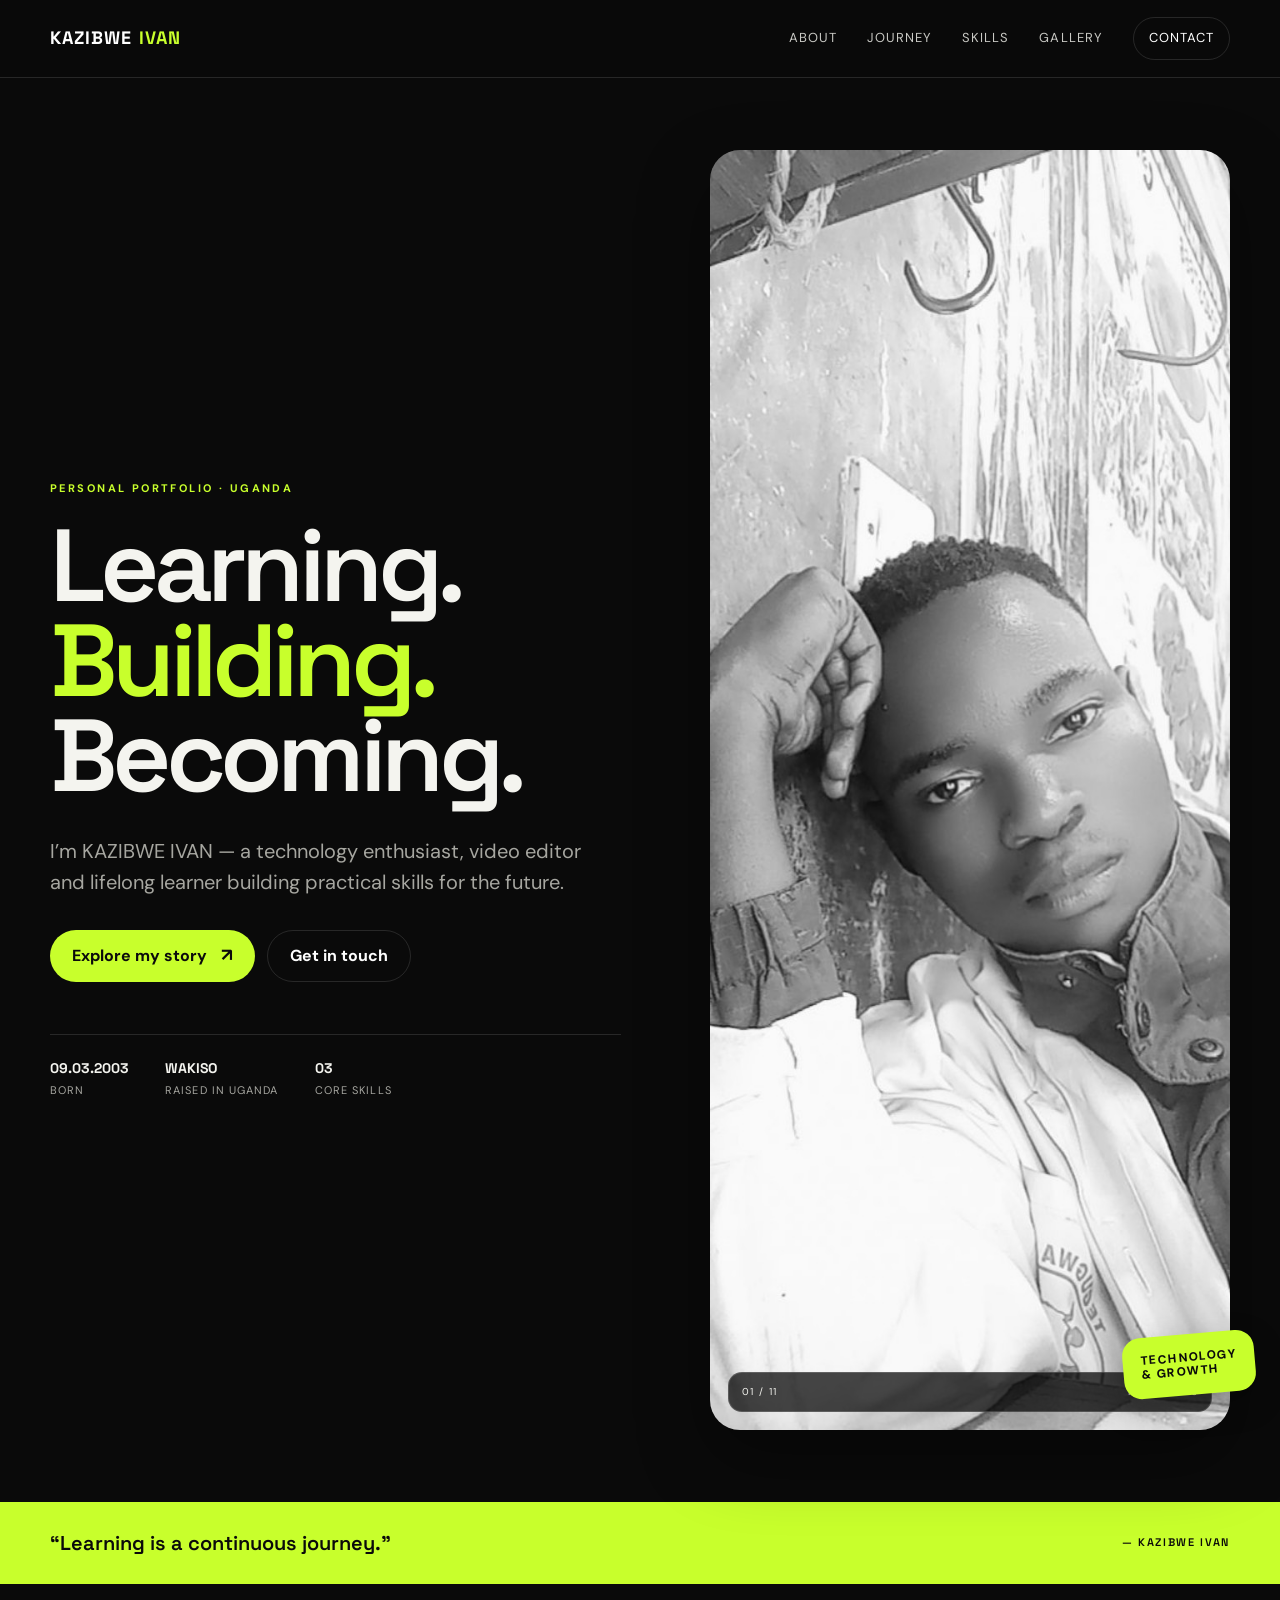
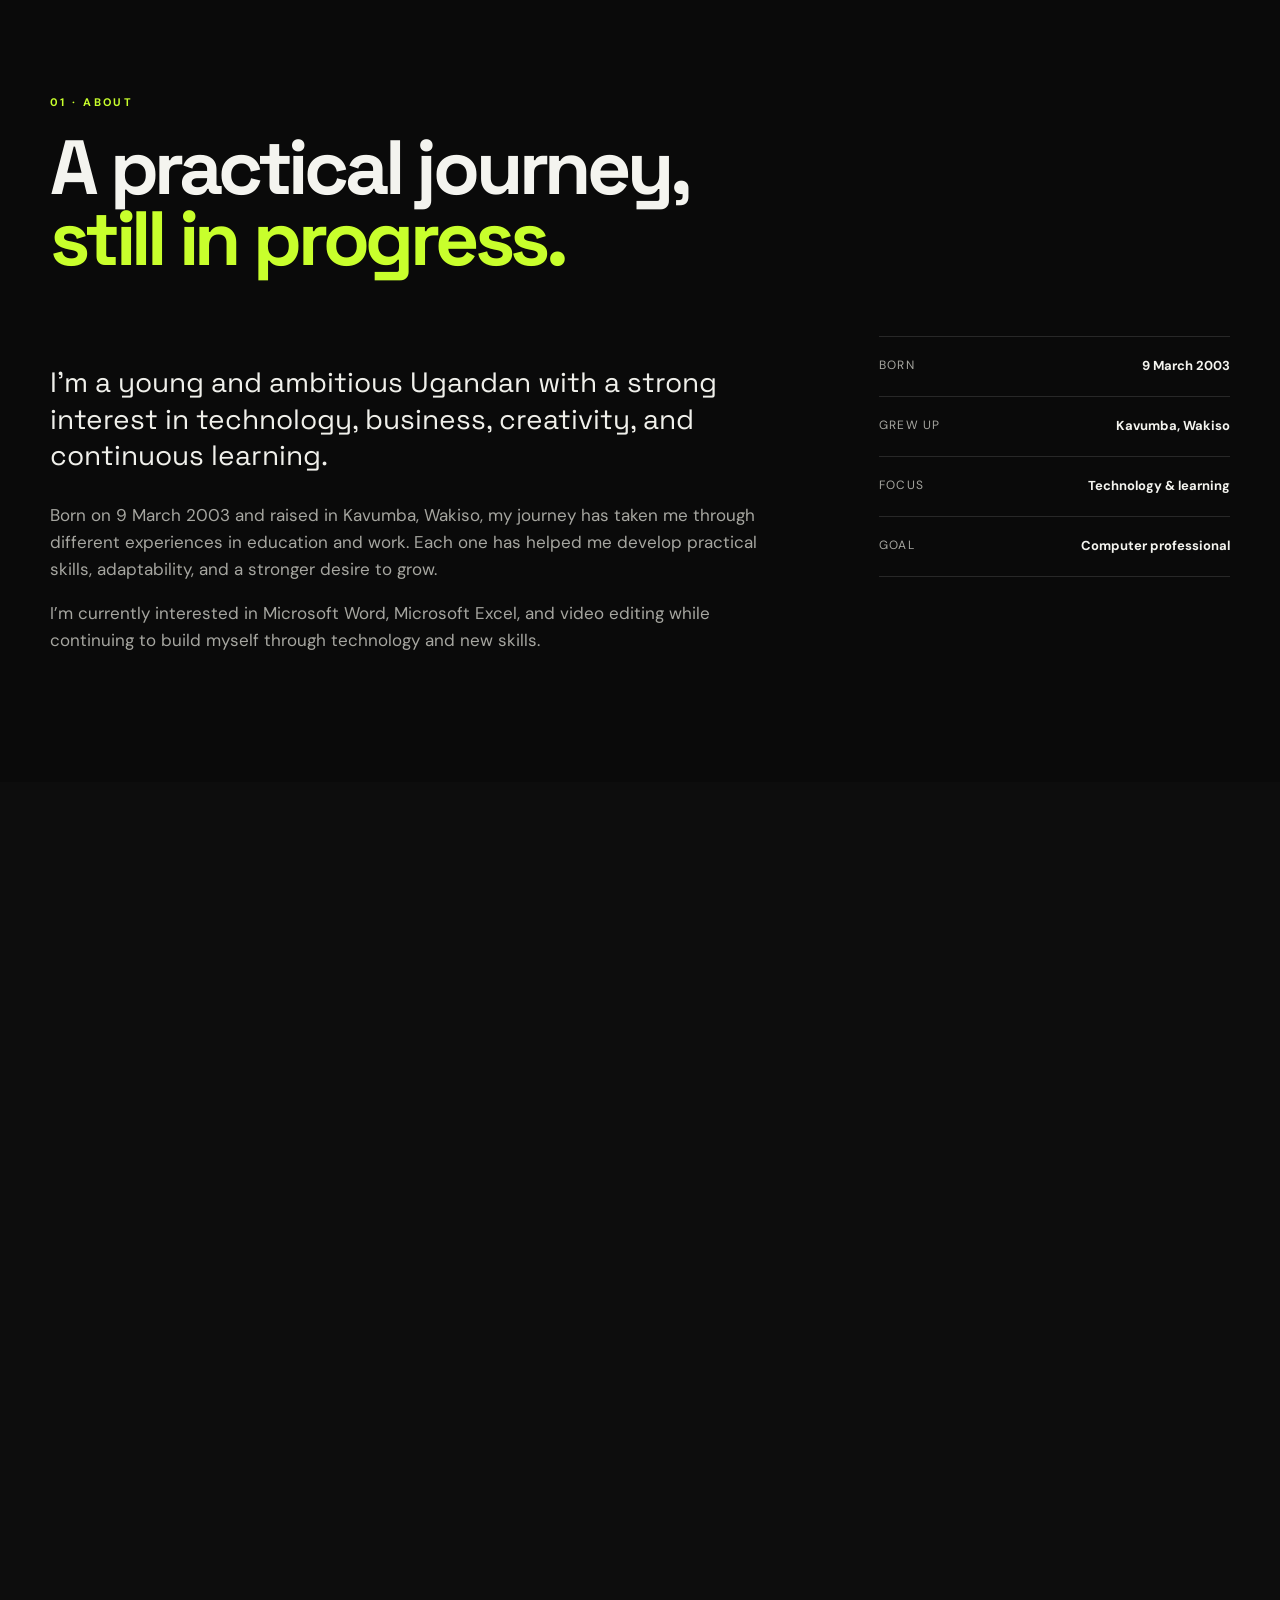
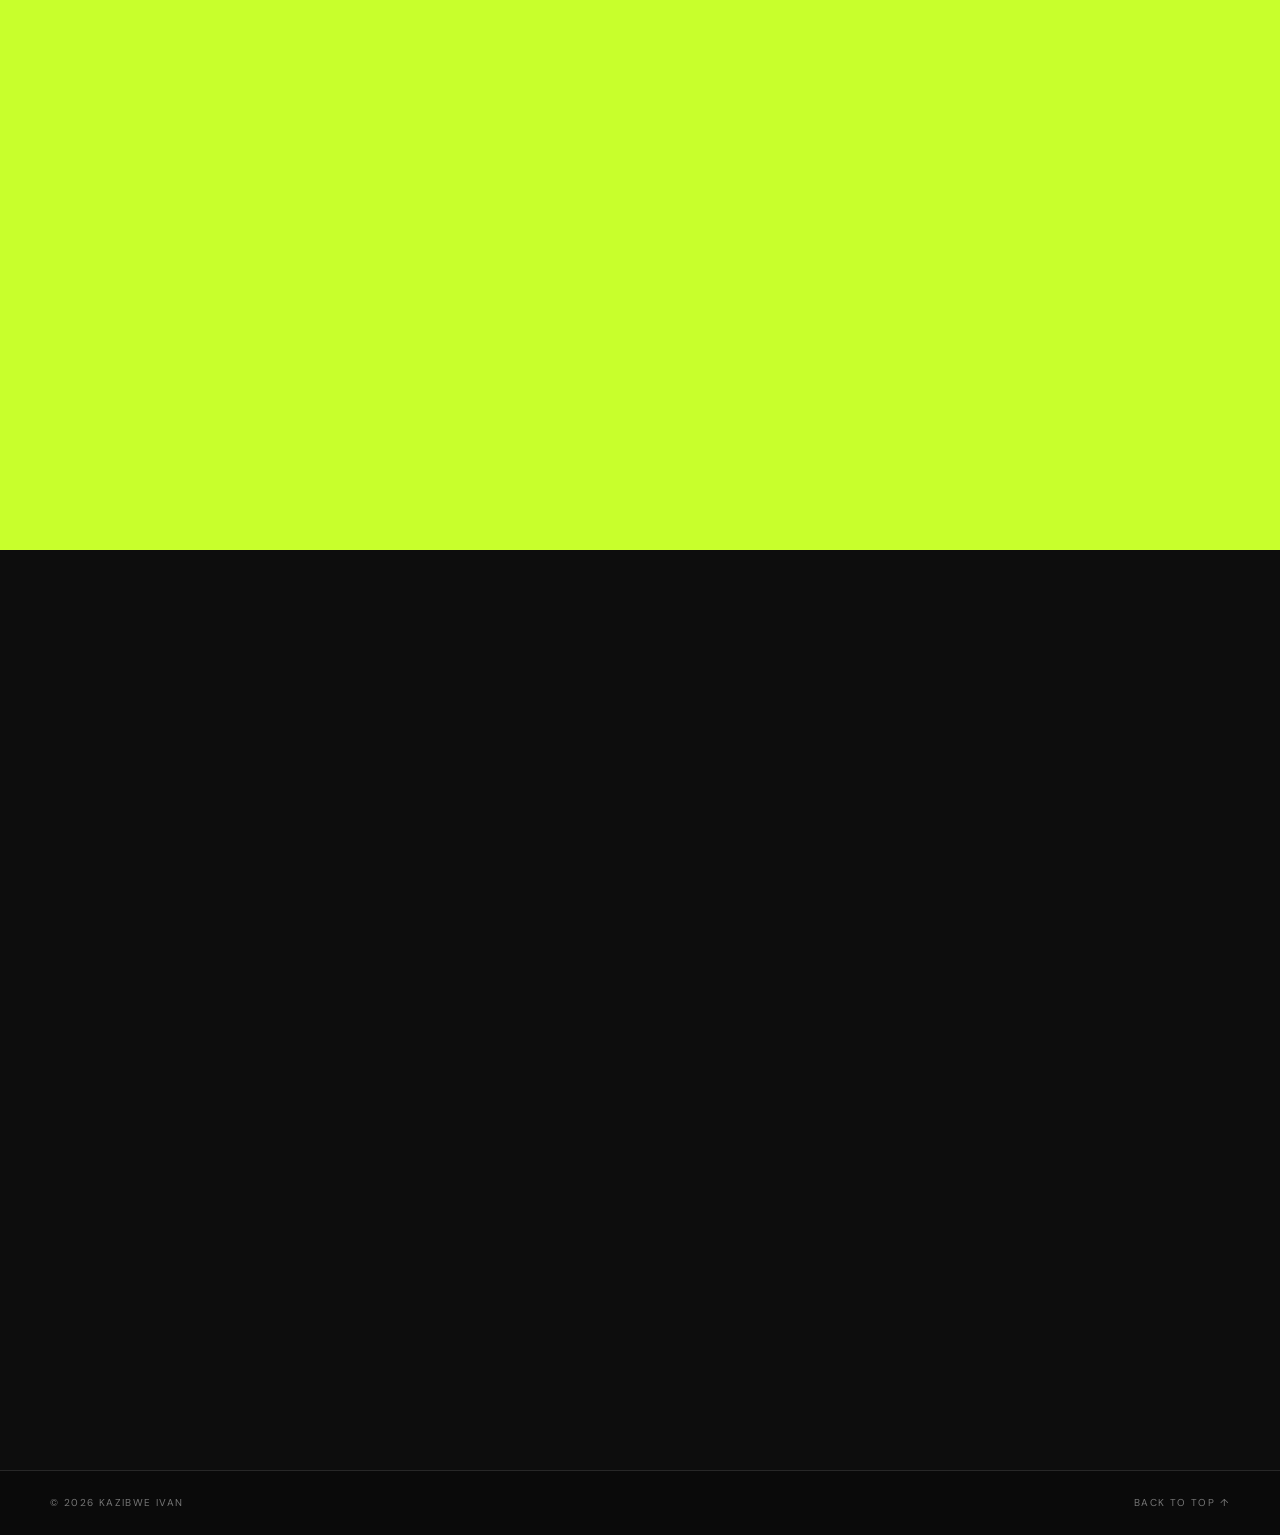
==== commit 3bee3d6e: "Add files via upload Improve website performance" ====
--- a/index.html
+++ b/index.html
@@ -7,12 +7,11 @@
   <title>KAZIBWE IVAN — Personal Portfolio</title>
   <link rel="preconnect" href="https://fonts.googleapis.com">
   <link rel="preconnect" href="https://fonts.gstatic.com" crossorigin>
+  <link rel="preload" as="style" href="https://fonts.googleapis.com/css2?family=DM+Sans:wght@400;500;600;700&family=Space+Grotesk:wght@400;500;600;700&display=swap">
   <link href="https://fonts.googleapis.com/css2?family=DM+Sans:wght@400;500;600;700&family=Space+Grotesk:wght@400;500;600;700&display=swap" rel="stylesheet">
   <link rel="stylesheet" href="style.css">
 </head>
 <body>
-  <div class="site-noise" aria-hidden="true"></div>
-
   <header class="site-header" id="top">
     <a class="brand" href="#top" aria-label="Kazibwe Ivan home">
       <span>KAZIBWE</span> IVAN
@@ -48,7 +47,7 @@
 
       <div class="hero-visual">
         <div class="portrait-frame">
-          <img src="images/ivan-01.jpg" alt="KAZIBWE IVAN portrait" fetchpriority="high">
+          <img src="images/ivan-01.jpg" alt="KAZIBWE IVAN portrait" width="720" height="1280" fetchpriority="high" decoding="async">
           <div class="portrait-label">
             <span>01 / 11</span>
             <span>IVAN · 2026</span>
@@ -137,16 +136,16 @@
         <p class="section-note">A collection of personal photographs. Tap any image to view it full screen.</p>
       </div>
       <div class="masonry-gallery">
-        <button class="gallery-item tall" data-full="images/ivan-02.jpg" aria-label="Open photo 2"><img src="images/ivan-02.jpg" alt="KAZIBWE IVAN" loading="lazy"></button>
-        <button class="gallery-item" data-full="images/ivan-03.jpg" aria-label="Open photo 3"><img src="images/ivan-03.jpg" alt="KAZIBWE IVAN" loading="lazy"></button>
-        <button class="gallery-item" data-full="images/ivan-04.jpg" aria-label="Open photo 4"><img src="images/ivan-04.jpg" alt="KAZIBWE IVAN" loading="lazy"></button>
-        <button class="gallery-item" data-full="images/ivan-05.jpg" aria-label="Open photo 5"><img src="images/ivan-05.jpg" alt="KAZIBWE IVAN" loading="lazy"></button>
-        <button class="gallery-item" data-full="images/ivan-06.jpg" aria-label="Open photo 6"><img src="images/ivan-06.jpg" alt="KAZIBWE IVAN" loading="lazy"></button>
-        <button class="gallery-item" data-full="images/ivan-07.jpg" aria-label="Open photo 7"><img src="images/ivan-07.jpg" alt="KAZIBWE IVAN" loading="lazy"></button>
-        <button class="gallery-item" data-full="images/ivan-08.jpg" aria-label="Open photo 8"><img src="images/ivan-08.jpg" alt="KAZIBWE IVAN" loading="lazy"></button>
-        <button class="gallery-item" data-full="images/ivan-09.jpg" aria-label="Open photo 9"><img src="images/ivan-09.jpg" alt="KAZIBWE IVAN" loading="lazy"></button>
-        <button class="gallery-item" data-full="images/ivan-10.jpg" aria-label="Open photo 10"><img src="images/ivan-10.jpg" alt="KAZIBWE IVAN" loading="lazy"></button>
-        <button class="gallery-item" data-full="images/ivan-11.jpg" aria-label="Open photo 11"><img src="images/ivan-11.jpg" alt="KAZIBWE IVAN" loading="lazy"></button>
+        <button class="gallery-item tall" data-full="images/ivan-02.jpg" aria-label="Open photo 2"><img src="images/ivan-02.jpg" alt="KAZIBWE IVAN" width="576" height="1280" loading="lazy" decoding="async"></button>
+        <button class="gallery-item" data-full="images/ivan-03.jpg" aria-label="Open photo 3"><img src="images/ivan-03.jpg" alt="KAZIBWE IVAN" width="576" height="1280" loading="lazy" decoding="async"></button>
+        <button class="gallery-item" data-full="images/ivan-04.jpg" aria-label="Open photo 4"><img src="images/ivan-04.jpg" alt="KAZIBWE IVAN" width="853" height="1280" loading="lazy" decoding="async"></button>
+        <button class="gallery-item" data-full="images/ivan-05.jpg" aria-label="Open photo 5"><img src="images/ivan-05.jpg" alt="KAZIBWE IVAN" width="853" height="1280" loading="lazy" decoding="async"></button>
+        <button class="gallery-item" data-full="images/ivan-06.jpg" aria-label="Open photo 6"><img src="images/ivan-06.jpg" alt="KAZIBWE IVAN" width="852" height="1280" loading="lazy" decoding="async"></button>
+        <button class="gallery-item" data-full="images/ivan-07.jpg" aria-label="Open photo 7"><img src="images/ivan-07.jpg" alt="KAZIBWE IVAN" width="576" height="1280" loading="lazy" decoding="async"></button>
+        <button class="gallery-item" data-full="images/ivan-08.jpg" aria-label="Open photo 8"><img src="images/ivan-08.jpg" alt="KAZIBWE IVAN" width="576" height="1280" loading="lazy" decoding="async"></button>
+        <button class="gallery-item" data-full="images/ivan-09.jpg" aria-label="Open photo 9"><img src="images/ivan-09.jpg" alt="KAZIBWE IVAN" width="942" height="1280" loading="lazy" decoding="async"></button>
+        <button class="gallery-item" data-full="images/ivan-10.jpg" aria-label="Open photo 10"><img src="images/ivan-10.jpg" alt="KAZIBWE IVAN" width="576" height="1280" loading="lazy" decoding="async"></button>
+        <button class="gallery-item" data-full="images/ivan-11.jpg" aria-label="Open photo 11"><img src="images/ivan-11.jpg" alt="KAZIBWE IVAN" width="576" height="1280" loading="lazy" decoding="async"></button>
       </div>
     </section>
 
--- a/style.css
+++ b/style.css
@@ -18,8 +18,7 @@
 a{color:inherit;text-decoration:none}
 button{font:inherit}
 img{display:block;max-width:100%}
-.site-noise{position:fixed;inset:0;pointer-events:none;opacity:.025;background-image:url("data:image/svg+xml,%3Csvg viewBox='0 0 180 180' xmlns='http://www.w3.org/2000/svg'%3E%3Cfilter id='n'%3E%3CfeTurbulence type='fractalNoise' baseFrequency='.8' numOctaves='4' stitchTiles='stitch'/%3E%3C/filter%3E%3Crect width='100%25' height='100%25' filter='url(%23n)'/%3E%3C/svg%3E");z-index:20}
-.site-header{height:78px;position:sticky;top:0;z-index:50;display:flex;align-items:center;justify-content:space-between;padding:0 max(24px,calc((100vw - var(--max))/2));background:rgba(10,10,10,.86);backdrop-filter:blur(18px);border-bottom:1px solid var(--line)}
+.site-header{height:78px;position:sticky;top:0;z-index:50;display:flex;align-items:center;justify-content:space-between;padding:0 max(24px,calc((100vw - var(--max))/2));background:rgba(10,10,10,.96);border-bottom:1px solid var(--line)}
 .brand{font-family:"Space Grotesk",sans-serif;font-weight:700;letter-spacing:.06em;font-size:18px}
 .brand span{color:#fff}.brand{color:var(--lime)}
 .site-nav{display:flex;align-items:center;gap:30px;font-size:13px;text-transform:uppercase;letter-spacing:.08em}
@@ -43,11 +42,11 @@
 .hero-visual{position:relative;max-width:520px;justify-self:end;width:100%}
 .portrait-frame{position:relative;overflow:hidden;border-radius:30px;background:#181818;box-shadow:0 28px 70px rgba(0,0,0,.38)}
 .portrait-frame img{width:100%;aspect-ratio:4/5;object-fit:cover;object-position:center 35%}
-.portrait-label{position:absolute;left:18px;right:18px;bottom:18px;display:flex;justify-content:space-between;padding:11px 13px;border:1px solid rgba(255,255,255,.16);border-radius:14px;background:rgba(0,0,0,.48);backdrop-filter:blur(12px);font-size:10px;letter-spacing:.14em}
+.portrait-label{position:absolute;left:18px;right:18px;bottom:18px;display:flex;justify-content:space-between;padding:11px 13px;border:1px solid rgba(255,255,255,.16);border-radius:14px;background:rgba(0,0,0,.72);font-size:10px;letter-spacing:.14em}
 .hero-tag{position:absolute;right:-25px;bottom:35px;background:var(--lime);color:#0b0b0b;border-radius:18px;padding:16px 18px;font-weight:800;font-size:12px;line-height:1.2;letter-spacing:.12em;transform:rotate(-5deg);box-shadow:0 12px 30px rgba(0,0,0,.25)}
 .intro-strip{display:flex;justify-content:space-between;align-items:center;padding:25px max(24px,calc((100vw - var(--max))/2));background:var(--lime);color:#0a0a0a;font-family:"Space Grotesk";font-weight:600}
 .intro-strip p{margin:0;font-size:20px}.intro-strip span{font-size:11px;letter-spacing:.15em}
-.section-heading{margin-bottom:62px}
+.section{content-visibility:auto;contain-intrinsic-size:700px}.section-heading{margin-bottom:62px}
 .section-heading h2{font-size:clamp(44px,6vw,78px)}
 .about-grid{display:grid;grid-template-columns:1.35fr .65fr;gap:100px}
 .about-copy{max-width:720px}.about-copy p{color:var(--muted);font-size:17px}.about-copy .large-copy{color:#f0f0eb;font-family:"Space Grotesk";font-size:28px;line-height:1.3}
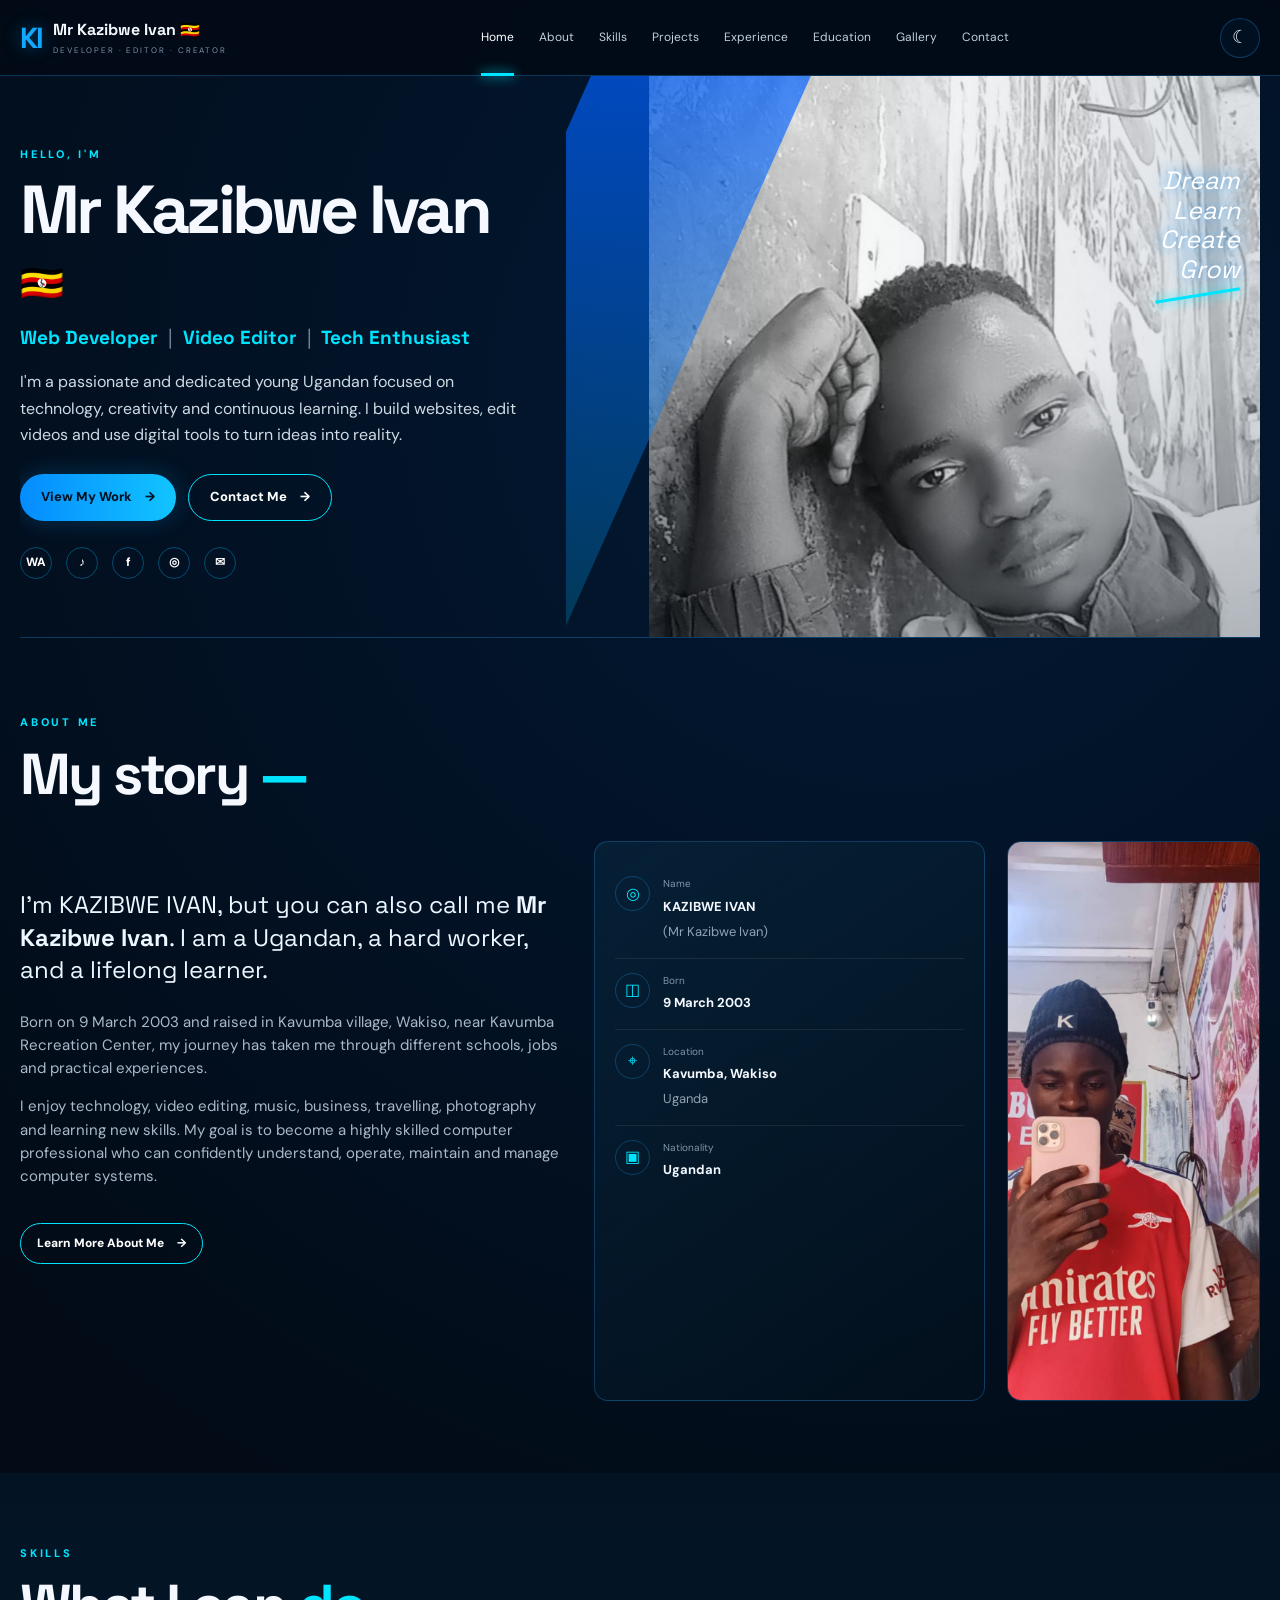
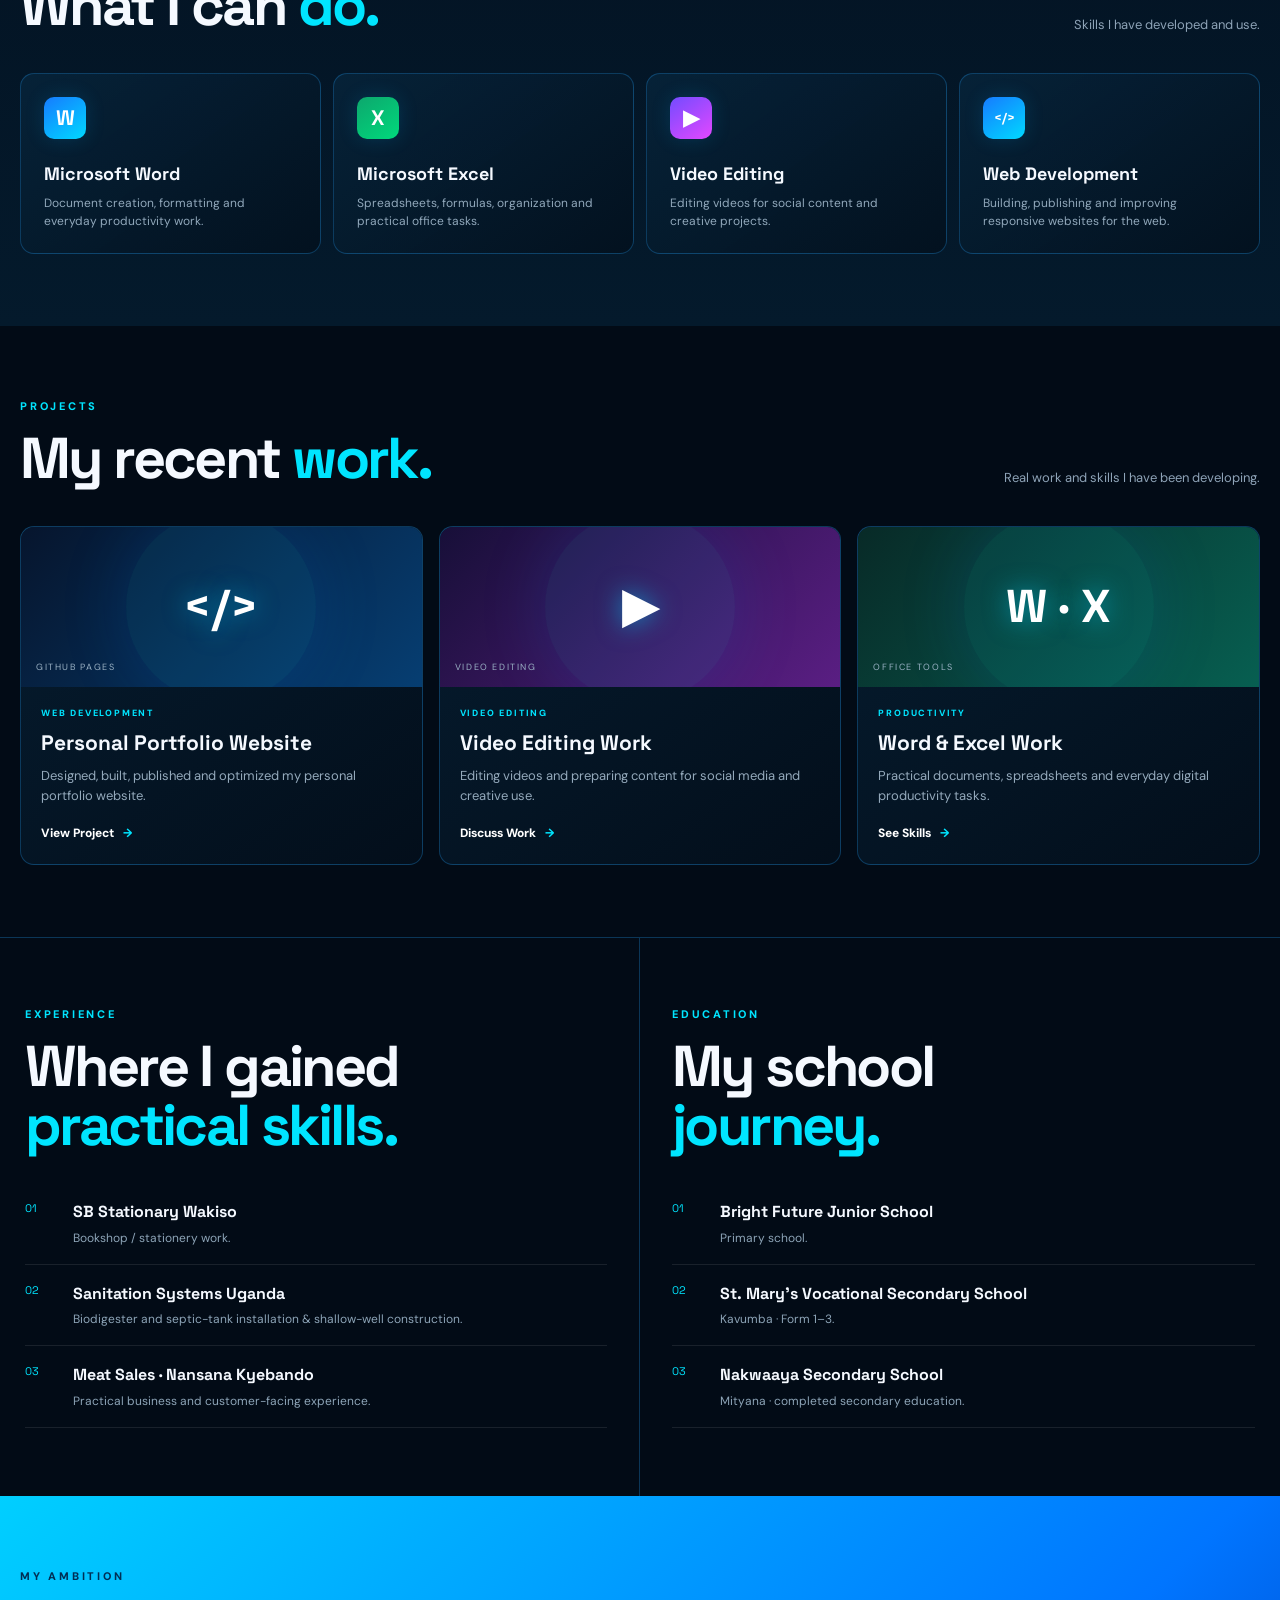
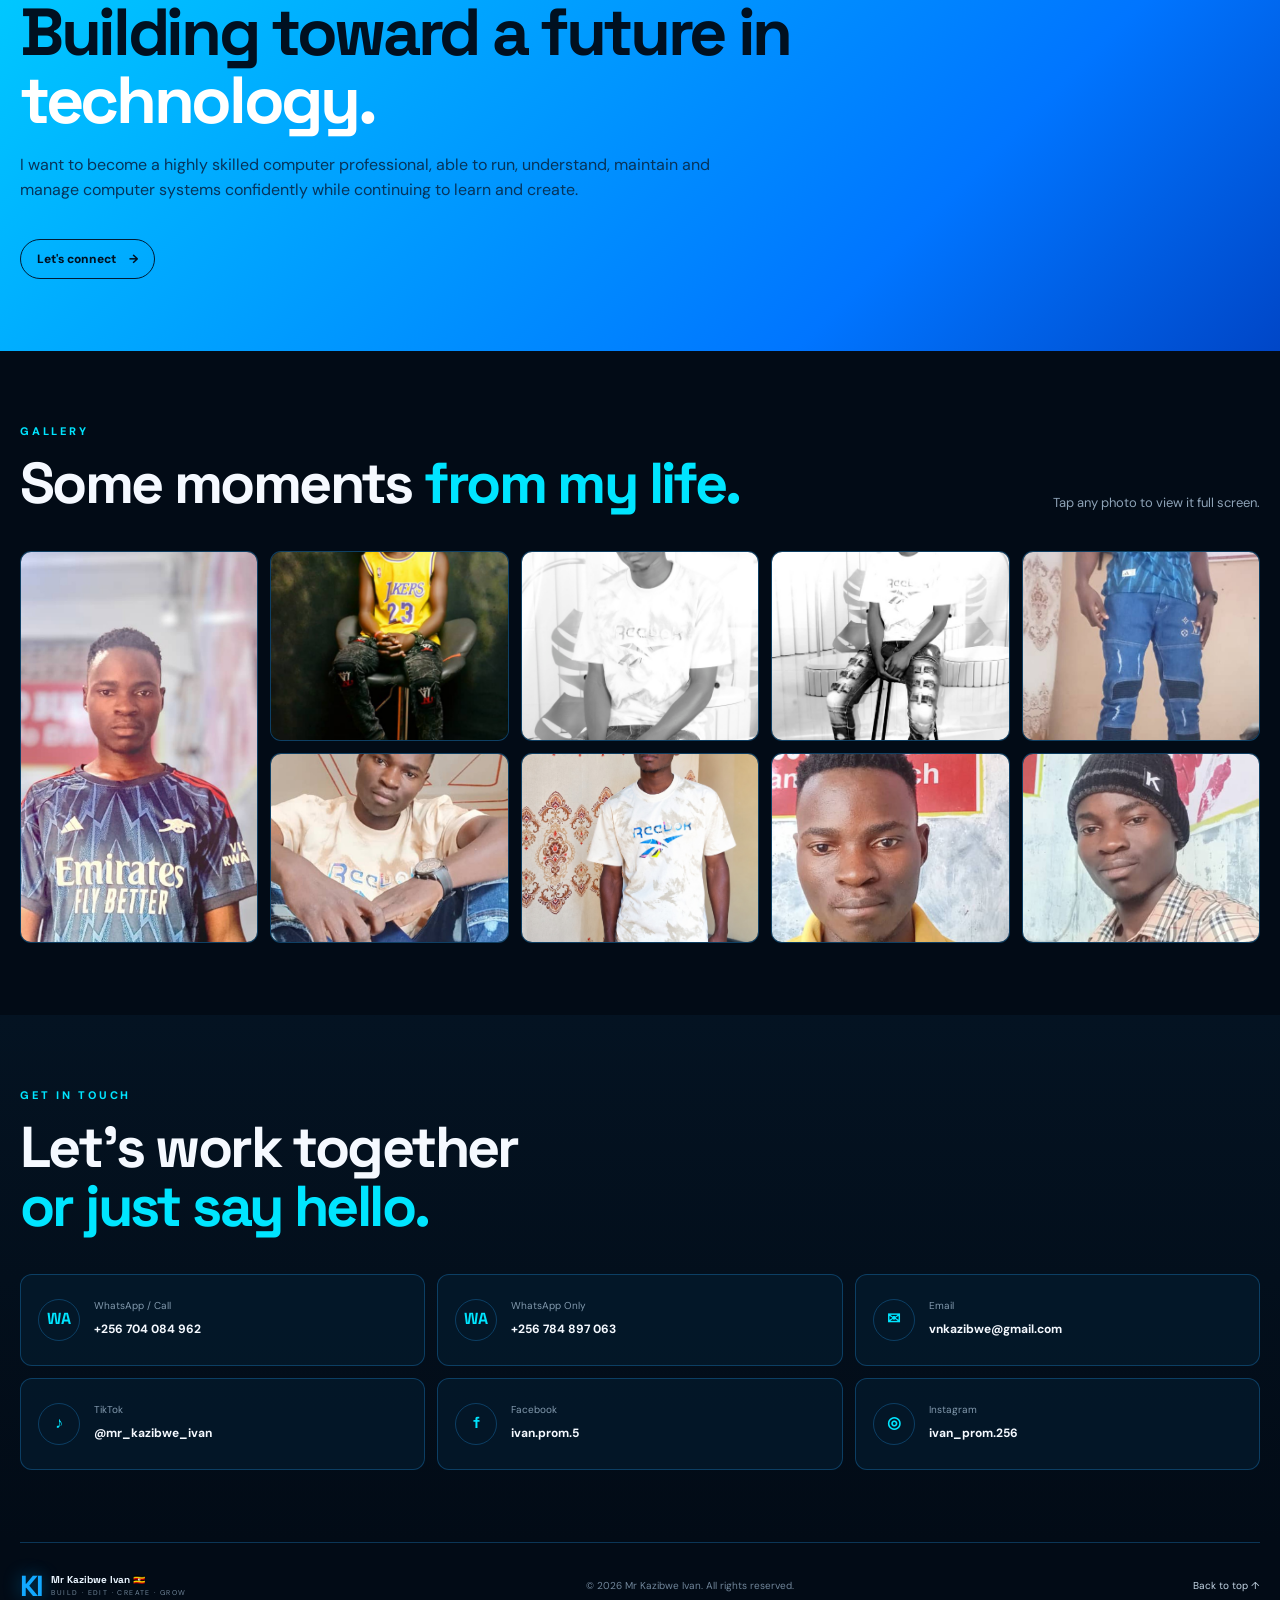
==== commit e89eff9f: "Upgrade website design" ====
--- a/index.html
+++ b/index.html
@@ -3,141 +3,187 @@
 <head>
   <meta charset="utf-8">
   <meta name="viewport" content="width=device-width, initial-scale=1">
-  <meta name="description" content="KAZIBWE IVAN — personal portfolio, journey, skills, interests and contact.">
-  <title>KAZIBWE IVAN — Personal Portfolio</title>
+  <meta name="description" content="Mr Kazibwe Ivan — Ugandan web developer, video editor, technology enthusiast and lifelong learner. Explore his skills, projects, experience, education, gallery and contact links.">
+  <meta name="author" content="Mr Kazibwe Ivan">
+  <meta name="theme-color" content="#020b16">
+  <link rel="canonical" href="https://vnkazibwe-coder.github.io/Kazibwe-ivan-/">
+  <meta property="og:title" content="Mr Kazibwe Ivan — Portfolio">
+  <meta property="og:description" content="Mr Kazibwe Ivan — Web Developer, Video Editor and Technology Enthusiast from Uganda.">
+  <meta property="og:type" content="website">
+  <meta property="og:url" content="https://vnkazibwe-coder.github.io/Kazibwe-ivan-/">
+  <meta property="og:image" content="https://vnkazibwe-coder.github.io/Kazibwe-ivan-/images/ivan-01.jpg">
+  <meta name="twitter:card" content="summary_large_image">
+  <meta name="twitter:title" content="Mr Kazibwe Ivan — Portfolio">
+  <meta name="twitter:description" content="Web Developer, Video Editor and Technology Enthusiast from Uganda.">
+  <meta name="twitter:image" content="https://vnkazibwe-coder.github.io/Kazibwe-ivan-/images/ivan-01.jpg">
+  <title>Mr Kazibwe Ivan — Personal Portfolio</title>
+  <link rel="icon" href="favicon.svg" type="image/svg+xml">
   <link rel="preconnect" href="https://fonts.googleapis.com">
   <link rel="preconnect" href="https://fonts.gstatic.com" crossorigin>
-  <link rel="preload" as="style" href="https://fonts.googleapis.com/css2?family=DM+Sans:wght@400;500;600;700&family=Space+Grotesk:wght@400;500;600;700&display=swap">
-  <link href="https://fonts.googleapis.com/css2?family=DM+Sans:wght@400;500;600;700&family=Space+Grotesk:wght@400;500;600;700&display=swap" rel="stylesheet">
+  <link rel="preload" as="style" href="https://fonts.googleapis.com/css2?family=DM+Sans:wght@400;500;600;700&family=Space+Grotesk:wght@500;600;700&display=swap">
+  <link href="https://fonts.googleapis.com/css2?family=DM+Sans:wght@400;500;600;700&family=Space+Grotesk:wght@500;600;700&display=swap" rel="stylesheet">
   <link rel="stylesheet" href="style.css">
+  <script type="application/ld+json">
+  {
+    "@context":"https://schema.org",
+    "@type":"Person",
+    "name":"KAZIBWE IVAN",
+    "alternateName":"Mr Kazibwe Ivan",
+    "birthDate":"2003-03-09",
+    "birthPlace":{"@type":"Place","name":"Uganda"},
+    "nationality":"Ugandan",
+    "url":"https://vnkazibwe-coder.github.io/Kazibwe-ivan-/",
+    "email":"vnkazibwe@gmail.com",
+    "sameAs":[
+      "https://www.tiktok.com/@mr_kazibwe_ivan",
+      "https://www.facebook.com/ivan.prom.5",
+      "https://www.instagram.com/ivan_prom.256"
+    ],
+    "knowsAbout":["Web Development","Video Editing","Microsoft Word","Microsoft Excel"]
+  }
+  </script>
 </head>
 <body>
   <header class="site-header" id="top">
-    <a class="brand" href="#top" aria-label="Kazibwe Ivan home">
-      <span>KAZIBWE</span> IVAN
+    <a class="brand" href="#top" aria-label="Mr Kazibwe Ivan home">
+      <span class="brand-mark">KI</span>
+      <span class="brand-copy"><strong>Mr Kazibwe Ivan 🇺🇬</strong><small>DEVELOPER · EDITOR · CREATOR</small></span>
     </a>
-    <button class="menu-toggle" type="button" aria-label="Open menu" aria-expanded="false">
-      <span></span><span></span><span></span>
-    </button>
+
     <nav class="site-nav" aria-label="Main navigation">
+      <a class="active" href="#top">Home</a>
       <a href="#about">About</a>
-      <a href="#journey">Journey</a>
       <a href="#skills">Skills</a>
+      <a href="#projects">Projects</a>
+      <a href="#experience">Experience</a>
+      <a href="#education">Education</a>
       <a href="#gallery">Gallery</a>
-      <a href="#contact" class="nav-contact">Contact</a>
+      <a href="#contact">Contact</a>
     </nav>
+
+    <div class="header-actions">
+      <button class="theme-toggle" type="button" aria-label="Toggle theme" title="Toggle theme">☾</button>
+      <button class="menu-toggle" type="button" aria-label="Open menu" aria-expanded="false">
+        <span></span><span></span><span></span>
+      </button>
+    </div>
   </header>
 
   <main>
-    <section class="hero section-pad">
+    <section class="hero" aria-labelledby="hero-title">
       <div class="hero-copy">
-        <p class="eyebrow">PERSONAL PORTFOLIO · UGANDA</p>
-        <h1>Learning.<br><em>Building.</em><br>Becoming.</h1>
-        <p class="hero-lead">I’m KAZIBWE IVAN — a technology enthusiast, video editor and lifelong learner building practical skills for the future.</p>
+        <p class="eyebrow">HELLO, I'M</p>
+        <h1 id="hero-title">Mr Kazibwe Ivan <span class="flag">🇺🇬</span></h1>
+        <p class="hero-role">Web Developer <b>|</b> Video Editor <b>|</b> Tech Enthusiast</p>
+        <p class="hero-lead">I'm a passionate and dedicated young Ugandan focused on technology, creativity and continuous learning. I build websites, edit videos and use digital tools to turn ideas into reality.</p>
         <div class="hero-actions">
-          <a class="btn btn-primary" href="#about">Explore my story <span>↗</span></a>
-          <a class="btn btn-ghost" href="#contact">Get in touch</a>
-        </div>
-        <div class="hero-meta">
-          <div><strong>09.03.2003</strong><span>Born</span></div>
-          <div><strong>WAKISO</strong><span>Raised in Uganda</span></div>
-          <div><strong>03</strong><span>Core skills</span></div>
+          <a class="btn btn-primary" href="#projects">View My Work <span>→</span></a>
+          <a class="btn btn-outline" href="#contact">Contact Me <span>→</span></a>
+        </div>
+        <div class="quick-socials" aria-label="Social links">
+          <a href="https://wa.me/256704084962" target="_blank" rel="noopener" aria-label="WhatsApp">WA</a>
+          <a href="https://www.tiktok.com/@mr_kazibwe_ivan" target="_blank" rel="noopener" aria-label="TikTok">♪</a>
+          <a href="https://www.facebook.com/ivan.prom.5" target="_blank" rel="noopener" aria-label="Facebook">f</a>
+          <a href="https://www.instagram.com/ivan_prom.256" target="_blank" rel="noopener" aria-label="Instagram">◎</a>
+          <a href="mailto:vnkazibwe@gmail.com" aria-label="Email">✉</a>
         </div>
       </div>
 
       <div class="hero-visual">
+        <div class="hero-diagonal"></div>
         <div class="portrait-frame">
-          <img src="images/ivan-01.jpg" alt="KAZIBWE IVAN portrait" width="720" height="1280" fetchpriority="high" decoding="async">
-          <div class="portrait-label">
-            <span>01 / 11</span>
-            <span>IVAN · 2026</span>
-          </div>
-        </div>
-        <div class="hero-tag">TECHNOLOGY<br>&amp; GROWTH</div>
-      </div>
-    </section>
-
-    <section class="intro-strip">
-      <p>“Learning is a continuous journey.”</p>
-      <span>— KAZIBWE IVAN</span>
-    </section>
-
-    <section class="section section-pad" id="about">
-      <div class="section-heading">
-        <p class="eyebrow">01 · ABOUT</p>
-        <h2>A practical journey,<br><em>still in progress.</em></h2>
+          <img src="images/ivan-01.jpg" alt="Mr Kazibwe Ivan portrait" width="720" height="1280" fetchpriority="high" decoding="async">
+        </div>
+        <div class="hero-slogan" aria-hidden="true">Dream<br>Learn<br>Create<br>Grow</div>
+      </div>
+    </section>
+
+    <section class="section about-section" id="about">
+      <div class="section-title-row">
+        <div>
+          <p class="eyebrow">ABOUT ME</p>
+          <h2>My story <span>—</span></h2>
+        </div>
       </div>
       <div class="about-grid">
         <div class="about-copy">
-          <p class="large-copy">I’m a young and ambitious Ugandan with a strong interest in technology, business, creativity, and continuous learning.</p>
-          <p>Born on 9 March 2003 and raised in Kavumba, Wakiso, my journey has taken me through different experiences in education and work. Each one has helped me develop practical skills, adaptability, and a stronger desire to grow.</p>
-          <p>I’m currently interested in Microsoft Word, Microsoft Excel, and video editing while continuing to build myself through technology and new skills.</p>
-        </div>
-        <div class="about-facts">
-          <div><span>Born</span><strong>9 March 2003</strong></div>
-          <div><span>Grew up</span><strong>Kavumba, Wakiso</strong></div>
-          <div><span>Focus</span><strong>Technology &amp; learning</strong></div>
-          <div><span>Goal</span><strong>Computer professional</strong></div>
-        </div>
-      </div>
-    </section>
-
-    <section class="section section-dark section-pad" id="journey">
-      <div class="section-heading">
-        <p class="eyebrow">02 · JOURNEY</p>
-        <h2>Where I’ve<br><em>learned and worked.</em></h2>
-      </div>
-      <div class="timeline">
-        <article class="timeline-item">
-          <span class="timeline-no">01</span>
-          <div><p class="timeline-type">PRIMARY</p><h3>Bright Future Junior School</h3><p>Where my formal education began.</p></div>
+          <p class="large-copy">I'm KAZIBWE IVAN, but you can also call me <strong>Mr Kazibwe Ivan</strong>. I am a Ugandan, a hard worker, and a lifelong learner.</p>
+          <p>Born on 9 March 2003 and raised in Kavumba village, Wakiso, near Kavumba Recreation Center, my journey has taken me through different schools, jobs and practical experiences.</p>
+          <p>I enjoy technology, video editing, music, business, travelling, photography and learning new skills. My goal is to become a highly skilled computer professional who can confidently understand, operate, maintain and manage computer systems.</p>
+          <a class="text-btn" href="#experience">Learn More About Me <span>→</span></a>
+        </div>
+        <div class="about-card">
+          <div class="fact"><span class="fact-icon">◎</span><div><small>Name</small><strong>KAZIBWE IVAN<br><em>(Mr Kazibwe Ivan)</em></strong></div></div>
+          <div class="fact"><span class="fact-icon">◫</span><div><small>Born</small><strong>9 March 2003</strong></div></div>
+          <div class="fact"><span class="fact-icon">⌖</span><div><small>Location</small><strong>Kavumba, Wakiso<br><em>Uganda</em></strong></div></div>
+          <div class="fact"><span class="fact-icon">▣</span><div><small>Nationality</small><strong>Ugandan</strong></div></div>
+        </div>
+        <div class="about-photo"><img src="images/ivan-02.jpg" alt="Mr Kazibwe Ivan" width="576" height="1280" loading="lazy" decoding="async"></div>
+      </div>
+    </section>
+
+    <section class="section skills-section" id="skills">
+      <div class="section-title-row">
+        <div><p class="eyebrow">SKILLS</p><h2>What I can <span>do.</span></h2></div>
+        <p class="section-note">Skills I have developed and use.</p>
+      </div>
+      <div class="skills-grid">
+        <article class="skill-card"><span class="skill-icon">W</span><h3>Microsoft Word</h3><p>Document creation, formatting and everyday productivity work.</p></article>
+        <article class="skill-card"><span class="skill-icon excel">X</span><h3>Microsoft Excel</h3><p>Spreadsheets, formulas, organization and practical office tasks.</p></article>
+        <article class="skill-card"><span class="skill-icon play">▶</span><h3>Video Editing</h3><p>Editing videos for social content and creative projects.</p></article>
+        <article class="skill-card"><span class="skill-icon code">&lt;/&gt;</span><h3>Web Development</h3><p>Building, publishing and improving responsive websites for the web.</p></article>
+      </div>
+    </section>
+
+    <section class="section projects-section" id="projects">
+      <div class="section-title-row">
+        <div><p class="eyebrow">PROJECTS</p><h2>My recent <span>work.</span></h2></div>
+        <p class="section-note">Real work and skills I have been developing.</p>
+      </div>
+      <div class="projects-grid">
+        <article class="project-card project-featured">
+          <div class="project-visual website-visual"><span>&lt;/&gt;</span><small>GITHUB PAGES</small></div>
+          <div class="project-body"><p class="project-type">WEB DEVELOPMENT</p><h3>Personal Portfolio Website</h3><p>Designed, built, published and optimized my personal portfolio website.</p><a href="#top">View Project <span>→</span></a></div>
         </article>
-        <article class="timeline-item">
-          <span class="timeline-no">02</span>
-          <div><p class="timeline-type">SECONDARY</p><h3>St. Mary’s Vocational Secondary School</h3><p>Kavumba · Form One to Three.</p></div>
+        <article class="project-card">
+          <div class="project-visual edit-visual"><span>▶</span><small>VIDEO EDITING</small></div>
+          <div class="project-body"><p class="project-type">VIDEO EDITING</p><h3>Video Editing Work</h3><p>Editing videos and preparing content for social media and creative use.</p><a href="#contact">Discuss Work <span>→</span></a></div>
         </article>
-        <article class="timeline-item">
-          <span class="timeline-no">03</span>
-          <div><p class="timeline-type">SECONDARY</p><h3>Nakwaaya Secondary School</h3><p>Mityana · completed secondary education.</p></div>
+        <article class="project-card">
+          <div class="project-visual office-visual"><span>W · X</span><small>OFFICE TOOLS</small></div>
+          <div class="project-body"><p class="project-type">PRODUCTIVITY</p><h3>Word &amp; Excel Work</h3><p>Practical documents, spreadsheets and everyday digital productivity tasks.</p><a href="#skills">See Skills <span>→</span></a></div>
         </article>
-        <article class="timeline-item">
-          <span class="timeline-no">04</span>
-          <div><p class="timeline-type">WORK</p><h3>SB Stationary · Wakiso</h3><p>Bookshop work and everyday customer experience.</p></div>
-        </article>
-        <article class="timeline-item">
-          <span class="timeline-no">05</span>
-          <div><p class="timeline-type">WORK</p><h3>Sanitation Systems Uganda</h3><p>Biodigester and septic-tank installation and shallow-well construction.</p></div>
-        </article>
-        <article class="timeline-item">
-          <span class="timeline-no">06</span>
-          <div><p class="timeline-type">WORK</p><h3>Meat Sales · Nansana Kyebando</h3><p>Practical business and customer-facing experience.</p></div>
-        </article>
-      </div>
-    </section>
-
-    <section class="section section-pad" id="skills">
-      <div class="section-heading">
-        <p class="eyebrow">03 · SKILLS</p>
-        <h2>Skills I’m<br><em>building with.</em></h2>
-      </div>
-      <div class="skills-grid">
-        <article class="skill-card"><span>01</span><h3>Microsoft Word</h3><p>Document creation, formatting and everyday productivity work.</p></article>
-        <article class="skill-card"><span>02</span><h3>Microsoft Excel</h3><p>Working with spreadsheets, data and practical office tasks.</p></article>
-        <article class="skill-card"><span>03</span><h3>Video Editing</h3><p>Creating and editing videos while continuing to improve my craft.</p></article>
-      </div>
-    </section>
-
-    <section class="section section-soft section-pad" id="gallery">
-      <div class="section-heading gallery-heading">
-        <div>
-          <p class="eyebrow">04 · GALLERY</p>
-          <h2>Moments from<br><em>my world.</em></h2>
-        </div>
-        <p class="section-note">A collection of personal photographs. Tap any image to view it full screen.</p>
-      </div>
-      <div class="masonry-gallery">
-        <button class="gallery-item tall" data-full="images/ivan-02.jpg" aria-label="Open photo 2"><img src="images/ivan-02.jpg" alt="KAZIBWE IVAN" width="576" height="1280" loading="lazy" decoding="async"></button>
-        <button class="gallery-item" data-full="images/ivan-03.jpg" aria-label="Open photo 3"><img src="images/ivan-03.jpg" alt="KAZIBWE IVAN" width="576" height="1280" loading="lazy" decoding="async"></button>
+      </div>
+    </section>
+
+    <section class="split-section">
+      <section class="section experience-panel" id="experience">
+        <p class="eyebrow">EXPERIENCE</p><h2>Where I gained<br><span>practical skills.</span></h2>
+        <div class="list-stack">
+          <article><span>01</span><div><h3>SB Stationary Wakiso</h3><p>Bookshop / stationery work.</p></div></article>
+          <article><span>02</span><div><h3>Sanitation Systems Uganda</h3><p>Biodigester and septic-tank installation &amp; shallow-well construction.</p></div></article>
+          <article><span>03</span><div><h3>Meat Sales · Nansana Kyebando</h3><p>Practical business and customer-facing experience.</p></div></article>
+        </div>
+      </section>
+
+      <section class="section education-panel" id="education">
+        <p class="eyebrow">EDUCATION</p><h2>My school<br><span>journey.</span></h2>
+        <div class="list-stack">
+          <article><span>01</span><div><h3>Bright Future Junior School</h3><p>Primary school.</p></div></article>
+          <article><span>02</span><div><h3>St. Mary's Vocational Secondary School</h3><p>Kavumba · Form 1–3.</p></div></article>
+          <article><span>03</span><div><h3>Nakwaaya Secondary School</h3><p>Mityana · completed secondary education.</p></div></article>
+        </div>
+      </section>
+    </section>
+
+    <section class="section ambition-section">
+      <div class="ambition-copy"><p class="eyebrow">MY AMBITION</p><h2>Building toward a future in <span>technology.</span></h2><p>I want to become a highly skilled computer professional, able to run, understand, maintain and manage computer systems confidently while continuing to learn and create.</p><a class="text-btn dark" href="#contact">Let's connect <span>→</span></a></div>
+    </section>
+
+    <section class="section gallery-section" id="gallery">
+      <div class="section-title-row"><div><p class="eyebrow">GALLERY</p><h2>Some moments <span>from my life.</span></h2></div><p class="section-note">Tap any photo to view it full screen.</p></div>
+      <div class="gallery-grid">
+        <button class="gallery-item large" data-full="images/ivan-03.jpg" aria-label="Open photo 3"><img src="images/ivan-03.jpg" alt="KAZIBWE IVAN" width="576" height="1280" loading="lazy" decoding="async"></button>
         <button class="gallery-item" data-full="images/ivan-04.jpg" aria-label="Open photo 4"><img src="images/ivan-04.jpg" alt="KAZIBWE IVAN" width="853" height="1280" loading="lazy" decoding="async"></button>
         <button class="gallery-item" data-full="images/ivan-05.jpg" aria-label="Open photo 5"><img src="images/ivan-05.jpg" alt="KAZIBWE IVAN" width="853" height="1280" loading="lazy" decoding="async"></button>
         <button class="gallery-item" data-full="images/ivan-06.jpg" aria-label="Open photo 6"><img src="images/ivan-06.jpg" alt="KAZIBWE IVAN" width="852" height="1280" loading="lazy" decoding="async"></button>
@@ -149,36 +195,23 @@
       </div>
     </section>
 
-    <section class="section ambition section-pad">
-      <div class="ambition-inner">
-        <p class="eyebrow">05 · AMBITION</p>
-        <h2>“I want to become a highly skilled computer professional who can confidently understand, operate, maintain, and manage computer systems.”</h2>
-        <a class="text-link" href="#contact">Let’s connect <span>↗</span></a>
-      </div>
-    </section>
-
-    <section class="section section-dark contact section-pad" id="contact">
-      <div class="section-heading">
-        <p class="eyebrow">06 · CONTACT</p>
-        <h2>Let’s stay<br><em>connected.</em></h2>
-      </div>
+    <section class="section contact-section" id="contact">
+      <div class="section-title-row"><div><p class="eyebrow">GET IN TOUCH</p><h2>Let's work together<br><span>or just say hello.</span></h2></div></div>
       <div class="contact-grid">
-        <div class="contact-copy"><p>For work, collaboration, business or simply to say hello, reach me through any of the channels below.</p></div>
-        <div class="contact-links">
-          <a href="tel:+256704084962"><span>PHONE / WHATSAPP</span><strong>0704 084 962</strong></a>
-          <a href="tel:+256784897063"><span>PHONE / WHATSAPP</span><strong>0784 897 063</strong></a>
-          <a href="mailto:vnkazibwe@gmail.com"><span>EMAIL</span><strong>vnkazibwe@gmail.com</strong></a>
-          <a href="https://www.tiktok.com/@mr_kazibwe_ivan" target="_blank" rel="noopener"><span>TIKTOK</span><strong>@mr_kazibwe_ivan</strong></a>
-          <a href="https://www.facebook.com/ivan.prom.5" target="_blank" rel="noopener"><span>FACEBOOK</span><strong>Ivan Prom</strong></a>
-          <a href="https://www.instagram.com/ivan_prom.256" target="_blank" rel="noopener"><span>INSTAGRAM</span><strong>@ivan_prom.256</strong></a>
-        </div>
+        <a class="contact-card" href="https://wa.me/256704084962" target="_blank" rel="noopener"><span class="contact-icon">WA</span><div><small>WhatsApp / Call</small><strong>+256 704 084 962</strong></div></a>
+        <a class="contact-card" href="https://wa.me/256784897063" target="_blank" rel="noopener"><span class="contact-icon">WA</span><div><small>WhatsApp Only</small><strong>+256 784 897 063</strong></div></a>
+        <a class="contact-card" href="mailto:vnkazibwe@gmail.com"><span class="contact-icon">✉</span><div><small>Email</small><strong>vnkazibwe@gmail.com</strong></div></a>
+        <a class="contact-card" href="https://www.tiktok.com/@mr_kazibwe_ivan" target="_blank" rel="noopener"><span class="contact-icon">♪</span><div><small>TikTok</small><strong>@mr_kazibwe_ivan</strong></div></a>
+        <a class="contact-card" href="https://www.facebook.com/ivan.prom.5" target="_blank" rel="noopener"><span class="contact-icon">f</span><div><small>Facebook</small><strong>ivan.prom.5</strong></div></a>
+        <a class="contact-card" href="https://www.instagram.com/ivan_prom.256" target="_blank" rel="noopener"><span class="contact-icon">◎</span><div><small>Instagram</small><strong>ivan_prom.256</strong></div></a>
       </div>
     </section>
   </main>
 
   <footer class="site-footer">
-    <span>© 2026 KAZIBWE IVAN</span>
-    <a href="#top">BACK TO TOP ↑</a>
+    <div class="footer-brand"><span class="brand-mark">KI</span><div><strong>Mr Kazibwe Ivan 🇺🇬</strong><small>BUILD · EDIT · CREATE · GROW</small></div></div>
+    <p>© 2026 Mr Kazibwe Ivan. All rights reserved.</p>
+    <a href="#top">Back to top ↑</a>
   </footer>
 
   <div class="lightbox" aria-hidden="true">
--- a/style.css
+++ b/style.css
@@ -1,85 +1,24 @@
 :root{
-  --bg:#0a0a0a;
-  --surface:#111111;
-  --surface-2:#171717;
-  --soft:#f0f0eb;
-  --ink:#111111;
-  --text:#f4f4ef;
-  --muted:#a6a6a0;
-  --line:rgba(255,255,255,.12);
-  --lime:#c8ff2c;
-  --max:1180px;
-  --radius:24px;
+  --bg:#020b16;--bg2:#041322;--surface:#061a2b;--surface2:#071f34;--line:rgba(39,165,255,.28);--line2:rgba(255,255,255,.11);
+  --text:#f5f9ff;--muted:#aab9c9;--blue:#12a8ff;--cyan:#00e5ff;--deep:#0059ff;--max:1240px;--radius:14px;
 }
-*{box-sizing:border-box}
-html{scroll-behavior:smooth}
-body{margin:0;background:var(--bg);color:var(--text);font-family:"DM Sans",sans-serif;line-height:1.6}
-body.menu-open{overflow:hidden}
-a{color:inherit;text-decoration:none}
-button{font:inherit}
-img{display:block;max-width:100%}
-.site-header{height:78px;position:sticky;top:0;z-index:50;display:flex;align-items:center;justify-content:space-between;padding:0 max(24px,calc((100vw - var(--max))/2));background:rgba(10,10,10,.96);border-bottom:1px solid var(--line)}
-.brand{font-family:"Space Grotesk",sans-serif;font-weight:700;letter-spacing:.06em;font-size:18px}
-.brand span{color:#fff}.brand{color:var(--lime)}
-.site-nav{display:flex;align-items:center;gap:30px;font-size:13px;text-transform:uppercase;letter-spacing:.08em}
-.site-nav a{color:#c9c9c4;transition:.2s}.site-nav a:hover{color:var(--lime)}
-.nav-contact{border:1px solid var(--line);padding:10px 15px;border-radius:999px;color:#fff!important}
-.menu-toggle{display:none;background:none;border:0;color:#fff;width:44px;height:44px;padding:10px}
-.menu-toggle span{display:block;height:2px;background:#fff;margin:5px 0}
-.section-pad{padding:110px max(24px,calc((100vw - var(--max))/2))}
-.hero{min-height:calc(100vh - 78px);display:grid;grid-template-columns:1.03fr .97fr;gap:72px;align-items:center;padding-top:72px;padding-bottom:72px}
-.eyebrow{margin:0 0 20px;color:var(--lime);font-size:11px;font-weight:700;letter-spacing:.22em;text-transform:uppercase}
-.hero h1,.section-heading h2,.ambition h2{font-family:"Space Grotesk",sans-serif;line-height:.93;letter-spacing:-.055em;margin:0}
-.hero h1{font-size:clamp(58px,8vw,112px);font-weight:600}
-.hero h1 em,.section-heading h2 em{font-style:normal;color:var(--lime)}
-.hero-lead{max-width:590px;color:var(--muted);font-size:20px;line-height:1.55;margin:32px 0}
-.hero-actions{display:flex;gap:12px;flex-wrap:wrap}
-.btn{display:inline-flex;align-items:center;justify-content:center;gap:14px;min-height:52px;padding:0 22px;border-radius:999px;font-weight:700}
-.btn-primary{background:var(--lime);color:#0b0b0b}.btn-primary span{font-size:18px}
-.btn-ghost{border:1px solid var(--line);color:#fff}
-.hero-meta{display:flex;gap:36px;margin-top:52px;padding-top:22px;border-top:1px solid var(--line)}
-.hero-meta div{display:grid;gap:3px}.hero-meta strong{font-family:"Space Grotesk";font-size:14px}.hero-meta span{font-size:11px;color:var(--muted);text-transform:uppercase;letter-spacing:.1em}
-.hero-visual{position:relative;max-width:520px;justify-self:end;width:100%}
-.portrait-frame{position:relative;overflow:hidden;border-radius:30px;background:#181818;box-shadow:0 28px 70px rgba(0,0,0,.38)}
-.portrait-frame img{width:100%;aspect-ratio:4/5;object-fit:cover;object-position:center 35%}
-.portrait-label{position:absolute;left:18px;right:18px;bottom:18px;display:flex;justify-content:space-between;padding:11px 13px;border:1px solid rgba(255,255,255,.16);border-radius:14px;background:rgba(0,0,0,.72);font-size:10px;letter-spacing:.14em}
-.hero-tag{position:absolute;right:-25px;bottom:35px;background:var(--lime);color:#0b0b0b;border-radius:18px;padding:16px 18px;font-weight:800;font-size:12px;line-height:1.2;letter-spacing:.12em;transform:rotate(-5deg);box-shadow:0 12px 30px rgba(0,0,0,.25)}
-.intro-strip{display:flex;justify-content:space-between;align-items:center;padding:25px max(24px,calc((100vw - var(--max))/2));background:var(--lime);color:#0a0a0a;font-family:"Space Grotesk";font-weight:600}
-.intro-strip p{margin:0;font-size:20px}.intro-strip span{font-size:11px;letter-spacing:.15em}
-.section{content-visibility:auto;contain-intrinsic-size:700px}.section-heading{margin-bottom:62px}
-.section-heading h2{font-size:clamp(44px,6vw,78px)}
-.about-grid{display:grid;grid-template-columns:1.35fr .65fr;gap:100px}
-.about-copy{max-width:720px}.about-copy p{color:var(--muted);font-size:17px}.about-copy .large-copy{color:#f0f0eb;font-family:"Space Grotesk";font-size:28px;line-height:1.3}
-.about-facts{border-top:1px solid var(--line)}
-.about-facts div{padding:19px 0;border-bottom:1px solid var(--line);display:flex;justify-content:space-between;gap:15px}.about-facts span{color:var(--muted);font-size:12px;text-transform:uppercase;letter-spacing:.1em}.about-facts strong{font-size:13px;text-align:right}
-.section-dark{background:#0d0d0d}.timeline{border-top:1px solid var(--line)}
-.timeline-item{display:grid;grid-template-columns:70px 1fr;gap:25px;padding:28px 0;border-bottom:1px solid var(--line)}
-.timeline-no{font-family:"Space Grotesk";color:var(--lime);font-size:14px}
-.timeline-type{margin:0 0 7px;color:var(--muted);font-size:10px;letter-spacing:.18em;font-weight:700}
-.timeline h3{margin:0;font-family:"Space Grotesk";font-size:25px}.timeline p:last-child{margin:7px 0 0;color:var(--muted)}
-.skills-grid{display:grid;grid-template-columns:repeat(3,1fr);gap:16px}
-.skill-card{padding:32px;background:var(--surface);border:1px solid var(--line);border-radius:var(--radius);min-height:250px;display:flex;flex-direction:column}
-.skill-card span{color:var(--lime);font-size:12px;font-weight:700}.skill-card h3{font-family:"Space Grotesk";font-size:28px;margin:55px 0 10px}.skill-card p{color:var(--muted);margin:0}
-.section-soft{background:var(--soft);color:var(--ink)}
-.section-soft .eyebrow{color:#5f7f00}
-.gallery-heading{display:flex;justify-content:space-between;align-items:end;gap:50px}.section-note{max-width:320px;color:#686863;font-size:14px}
-.masonry-gallery{columns:3 260px;column-gap:16px}
-.gallery-item{display:block;width:100%;padding:0;border:0;background:none;cursor:zoom-in;break-inside:avoid;margin:0 0 16px;position:relative;overflow:hidden;border-radius:20px}
-.gallery-item img{width:100%;height:auto;display:block;transition:transform .5s ease;filter:saturate(.96)}
-.gallery-item:hover img{transform:scale(1.025)}
-.ambition{background:var(--lime);color:#0b0b0b}.ambition .eyebrow{color:#506700}.ambition-inner{max-width:980px}
-.ambition h2{font-size:clamp(42px,5.5vw,72px);font-weight:600}.text-link{display:inline-flex;margin-top:35px;font-weight:800;border-bottom:2px solid #0b0b0b;padding-bottom:5px;gap:10px}
-.contact-grid{display:grid;grid-template-columns:.8fr 1.2fr;gap:90px}.contact-copy p{font-size:21px;color:var(--muted);max-width:430px}
-.contact-links{border-top:1px solid var(--line)}
-.contact-links a{display:flex;justify-content:space-between;align-items:center;gap:20px;padding:18px 0;border-bottom:1px solid var(--line)}
-.contact-links span{font-size:10px;letter-spacing:.15em;color:var(--muted)}.contact-links strong{font-family:"Space Grotesk";font-size:16px;text-align:right}
-.site-footer{display:flex;justify-content:space-between;padding:24px max(24px,calc((100vw - var(--max))/2));font-size:10px;letter-spacing:.14em;color:#777;border-top:1px solid var(--line)}
-.lightbox{position:fixed;inset:0;background:rgba(0,0,0,.94);z-index:100;display:none;align-items:center;justify-content:center;padding:24px}
-.lightbox.open{display:flex}.lightbox img{max-width:94vw;max-height:92vh;width:auto;height:auto;object-fit:contain;border-radius:10px}
-.lightbox-close{position:absolute;top:18px;right:20px;width:46px;height:46px;border-radius:50%;border:1px solid rgba(255,255,255,.25);background:rgba(0,0,0,.35);color:#fff;font-size:32px;line-height:1;cursor:pointer}
-@media(max-width:850px){
-  .site-header{height:70px;padding:0 18px}.site-nav{position:fixed;inset:70px 0 0;background:#0a0a0a;display:flex;flex-direction:column;align-items:flex-start;justify-content:flex-start;padding:40px 24px;gap:25px;transform:translateX(100%);transition:.3s;font-size:16px}.site-nav.open{transform:translateX(0)}.menu-toggle{display:block}.hero{grid-template-columns:1fr;gap:46px;padding-top:60px}.hero-visual{justify-self:stretch;max-width:none}.hero-tag{right:12px}.hero h1{font-size:clamp(54px,15vw,90px)}.hero-lead{font-size:17px}.hero-meta{gap:20px}.intro-strip{display:block}.intro-strip span{display:block;margin-top:8px}.about-grid,.contact-grid{grid-template-columns:1fr;gap:45px}.skills-grid{grid-template-columns:1fr}.skill-card{min-height:210px}.skill-card h3{margin-top:40px}.gallery-heading{display:block}.section-note{margin-top:20px}.masonry-gallery{columns:2 150px}.section-pad{padding-top:80px;padding-bottom:80px}
-}
-@media(max-width:520px){
-  .brand{font-size:16px}.hero{padding-top:48px}.hero-actions{display:grid;grid-template-columns:1fr}.btn{width:100%}.hero-meta{display:grid;grid-template-columns:repeat(3,1fr);gap:12px}.hero-meta strong{font-size:12px}.hero-meta span{font-size:9px}.portrait-frame{border-radius:22px}.hero-tag{right:8px;bottom:22px;font-size:10px;padding:13px}.section-heading{margin-bottom:40px}.section-heading h2{font-size:48px}.about-copy .large-copy{font-size:23px}.timeline-item{grid-template-columns:38px 1fr;gap:10px}.timeline h3{font-size:20px}.masonry-gallery{columns:1}.gallery-item{margin-bottom:14px;border-radius:17px}.contact-links a{display:grid;gap:5px}.contact-links strong{text-align:left}.site-footer{display:flex;gap:15px;flex-direction:column}
-}
+*{box-sizing:border-box}html{scroll-behavior:smooth}body{margin:0;background:radial-gradient(circle at 70% 8%,rgba(0,119,255,.13),transparent 28%),var(--bg);color:var(--text);font-family:"DM Sans",Arial,sans-serif;line-height:1.55}body.menu-open{overflow:hidden}a{color:inherit;text-decoration:none}button{font:inherit}img{max-width:100%}
+.site-header{position:sticky;top:0;z-index:50;height:76px;padding:0 max(20px,calc((100vw - var(--max))/2));display:flex;align-items:center;justify-content:space-between;background:rgba(2,11,22,.9);backdrop-filter:blur(18px);border-bottom:1px solid var(--line)}
+.brand{display:flex;align-items:center;gap:12px;min-width:250px}.brand-mark{font-family:"Space Grotesk";font-weight:700;font-size:29px;line-height:1;color:var(--blue);letter-spacing:-.08em;text-shadow:0 0 18px rgba(0,170,255,.45)}.brand-copy{display:grid;gap:1px}.brand-copy strong{font-family:"Space Grotesk";font-size:16px}.brand-copy small{font-size:8px;letter-spacing:.24em;color:#7e93a9}
+.site-nav{display:flex;align-items:center;gap:25px}.site-nav a{position:relative;font-size:12px;color:#c3d0dd;padding:29px 0}.site-nav a:hover,.site-nav a.active{color:#fff}.site-nav a.active:after,.site-nav a:hover:after{content:"";position:absolute;left:0;right:0;bottom:0;height:3px;background:var(--cyan);box-shadow:0 0 12px var(--cyan)}
+.header-actions{display:flex;align-items:center;gap:10px}.theme-toggle,.menu-toggle{width:40px;height:40px;border:1px solid var(--line);border-radius:50%;background:rgba(0,94,160,.08);color:#fff;cursor:pointer}.theme-toggle{font-size:18px}.menu-toggle{display:none;border-radius:11px}.menu-toggle span{display:block;width:17px;height:2px;background:#fff;margin:4px auto}
+.hero{max-width:var(--max);margin:auto;min-height:540px;display:grid;grid-template-columns:44% 56%;align-items:stretch;position:relative;overflow:hidden;border-bottom:1px solid var(--line)}.hero-copy{padding:70px 35px 58px 0;position:relative;z-index:3}.eyebrow{margin:0 0 14px;color:var(--cyan);font-size:11px;letter-spacing:.25em;font-weight:800}.hero h1{font-family:"Space Grotesk";font-size:clamp(48px,5.3vw,75px);line-height:.98;letter-spacing:-.055em;margin:0 0 13px}.flag{font-size:.52em;vertical-align:middle;letter-spacing:0}.hero-role{margin:0;color:var(--cyan);font-family:"Space Grotesk";font-weight:700;font-size:19px}.hero-role b{color:#6b8299;font-weight:400;padding:0 5px}.hero-lead{max-width:570px;color:#d0dae5;font-size:16px;line-height:1.65;margin:17px 0 25px}.hero-actions{display:flex;gap:12px;flex-wrap:wrap}.btn,.text-btn{display:inline-flex;align-items:center;justify-content:center;gap:13px;border-radius:999px;font-weight:800}.btn{min-height:47px;padding:0 21px;font-size:13px}.btn-primary{background:linear-gradient(90deg,#058cff,#12c4ff);color:#00111f;box-shadow:0 0 24px rgba(0,170,255,.23)}.btn-outline{border:1px solid var(--cyan);color:#fff}.btn:hover{transform:translateY(-2px)}.quick-socials{display:flex;gap:14px;margin-top:26px}.quick-socials a{width:32px;height:32px;border-radius:50%;display:grid;place-items:center;border:1px solid rgba(0,190,255,.35);color:#fff;font-weight:800;font-size:12px;transition:.2s}.quick-socials a:hover{border-color:var(--cyan);background:rgba(0,194,255,.13);transform:translateY(-2px)}
+.hero-visual{position:relative;min-height:540px;overflow:hidden}.hero-diagonal{position:absolute;left:-100px;top:-30px;bottom:-30px;width:220px;transform:skewX(-24deg);background:linear-gradient(180deg,rgba(0,94,255,.8),rgba(0,218,255,.2));opacity:.9;z-index:2}.portrait-frame{position:absolute;inset:0 0 0 12%;overflow:hidden}.portrait-frame:after{content:"";position:absolute;inset:0;background:linear-gradient(90deg,rgba(2,11,22,.25),transparent 25%,rgba(0,34,72,.1)),linear-gradient(0deg,rgba(2,11,22,.22),transparent 50%)}.portrait-frame img{width:100%;height:100%;object-fit:cover;object-position:center 27%;display:block}.hero-slogan{position:absolute;right:20px;top:90px;z-index:3;color:#fff;font-family:"Space Grotesk";font-style:italic;font-size:25px;line-height:1.18;text-align:right;text-shadow:0 0 16px #008cff}.hero-slogan:after{content:"";display:block;width:85px;height:3px;background:var(--cyan);margin:10px 0 0 auto;transform:rotate(-9deg);box-shadow:0 0 12px var(--cyan)}
+.section{max-width:var(--max);margin:auto;padding:72px 0}.section-title-row{display:flex;align-items:end;justify-content:space-between;gap:30px;margin-bottom:38px}.section h2{font-family:"Space Grotesk";font-size:clamp(38px,4.5vw,60px);line-height:1.02;letter-spacing:-.045em;margin:0}.section h2 span{color:var(--cyan)}.section-note{max-width:340px;color:#8ea3b7;font-size:13px;margin:0}
+.about-section{padding-top:76px}.about-grid{display:grid;grid-template-columns:1.2fr .85fr .55fr;gap:22px;align-items:stretch}.about-copy{padding:24px 10px 24px 0}.about-copy p{color:var(--muted);font-size:15px}.about-copy .large-copy{font-family:"Space Grotesk";font-size:24px;line-height:1.35;color:#eef7ff}.about-card{padding:20px;background:linear-gradient(145deg,rgba(7,34,56,.85),rgba(3,16,28,.75));border:1px solid var(--line);border-radius:var(--radius)}.fact{display:flex;gap:13px;padding:14px 0;border-bottom:1px solid rgba(255,255,255,.08)}.fact:last-child{border-bottom:0}.fact-icon{width:35px;height:35px;flex:0 0 35px;display:grid;place-items:center;border:1px solid var(--line);border-radius:50%;color:var(--cyan)}.fact small{display:block;color:#7f96aa;font-size:10px;margin-bottom:2px}.fact strong{font-size:13px}.fact em{font-style:normal;color:#8fa3b5;font-weight:400}.about-photo{overflow:hidden;border:1px solid var(--line);border-radius:var(--radius);min-height:300px}.about-photo img{width:100%;height:100%;object-fit:cover;object-position:center 25%;display:block}.text-btn{margin-top:20px;border:1px solid var(--cyan);padding:10px 16px;font-size:12px;color:#fff}.text-btn:hover{background:rgba(0,213,255,.09)}
+.skills-section{max-width:none;padding-left:max(20px,calc((100vw - var(--max))/2));padding-right:max(20px,calc((100vw - var(--max))/2));background:linear-gradient(180deg,#031323,#041a2c)}.skills-grid{display:grid;grid-template-columns:repeat(4,1fr);gap:12px}.skill-card{min-height:180px;padding:23px;border:1px solid var(--line);border-radius:var(--radius);background:linear-gradient(145deg,rgba(7,36,59,.86),rgba(3,17,30,.9));transition:.25s}.skill-card:hover,.project-card:hover{transform:translateY(-4px);border-color:rgba(0,220,255,.65);box-shadow:0 12px 32px rgba(0,95,255,.11)}.skill-icon{display:grid;place-items:center;width:42px;height:42px;border-radius:10px;background:linear-gradient(145deg,#167bff,#00d9ff);color:#fff;font-family:"Space Grotesk";font-weight:800;font-size:21px;box-shadow:0 0 20px rgba(0,175,255,.16)}.skill-icon.excel{background:linear-gradient(145deg,#0da76d,#00d97c)}.skill-icon.play{background:linear-gradient(145deg,#734bff,#e348ff)}.skill-icon.code{font-size:13px}.skill-card h3{font-family:"Space Grotesk";font-size:18px;margin:21px 0 6px}.skill-card p{margin:0;color:#91a8bb;font-size:12px;line-height:1.5}
+.projects-section{max-width:none;padding-left:max(20px,calc((100vw - var(--max))/2));padding-right:max(20px,calc((100vw - var(--max))/2))}.projects-grid{display:grid;grid-template-columns:repeat(3,1fr);gap:16px}.project-card{overflow:hidden;border:1px solid var(--line);border-radius:var(--radius);background:linear-gradient(145deg,rgba(6,31,51,.9),rgba(3,15,27,.95));transition:.25s}.project-visual{height:160px;display:flex;align-items:center;justify-content:center;position:relative;overflow:hidden}.project-visual:before{content:"";position:absolute;width:190px;height:190px;border-radius:50%;background:rgba(0,207,255,.08);box-shadow:0 0 70px rgba(0,120,255,.15)}.project-visual span{position:relative;z-index:1;font-family:"Space Grotesk";font-size:46px;font-weight:700;color:#fff;text-shadow:0 0 25px rgba(0,213,255,.55)}.project-visual small{position:absolute;bottom:12px;left:15px;font-size:9px;letter-spacing:.18em;color:#9bb2c5}.website-visual{background:linear-gradient(135deg,#06152d,#063e72)}.edit-visual{background:linear-gradient(135deg,#170f38,#5a1e83)}.office-visual{background:linear-gradient(135deg,#082a27,#075f51)}.project-body{padding:20px}.project-type{margin:0 0 6px;color:var(--cyan);font-size:9px;letter-spacing:.2em;font-weight:800}.project-body h3{font-family:"Space Grotesk";font-size:21px;margin:0 0 7px}.project-body p:not(.project-type){color:#94a9bb;font-size:13px;min-height:40px;margin:0}.project-body a{display:inline-flex;gap:9px;margin-top:17px;color:#fff;font-size:12px;font-weight:800}.project-body a span{color:var(--cyan)}
+.split-section{display:grid;grid-template-columns:1fr 1fr;border-top:1px solid var(--line)}.split-section .section{width:100%;max-width:none;padding:68px max(25px,calc((100vw - var(--max))/2))}.experience-panel{border-right:1px solid var(--line);padding-right:5% !important}.education-panel{padding-left:5% !important}.list-stack{margin-top:28px}.list-stack article{display:grid;grid-template-columns:35px 1fr;gap:13px;padding:17px 0;border-bottom:1px solid rgba(255,255,255,.09)}.list-stack article>span{color:var(--cyan);font-size:11px;font-family:"Space Grotesk"}.list-stack h3{font-family:"Space Grotesk";font-size:16px;margin:0 0 4px}.list-stack p{margin:0;color:#8da4b7;font-size:12px;line-height:1.5}
+.ambition-section{max-width:none;background:linear-gradient(135deg,#00cfff,#0075ff 72%,#0046c7);color:#001020;padding-left:max(20px,calc((100vw - var(--max))/2));padding-right:max(20px,calc((100vw - var(--max))/2))}.ambition-copy{max-width:850px}.ambition-section .eyebrow{color:#002e54}.ambition-section h2{font-family:"Space Grotesk";font-size:clamp(42px,5.2vw,70px);line-height:1.02;letter-spacing:-.05em;margin:0 0 18px}.ambition-section h2 span{color:#fff}.ambition-section p:not(.eyebrow){max-width:700px;font-size:16px;color:#06345b}.text-btn.dark{border-color:#001c35;color:#001020}.text-btn.dark:hover{background:rgba(255,255,255,.16)}
+.gallery-section{max-width:none;padding-left:max(20px,calc((100vw - var(--max))/2));padding-right:max(20px,calc((100vw - var(--max))/2))}.gallery-grid{display:grid;grid-template-columns:repeat(5,1fr);grid-auto-rows:190px;gap:12px}.gallery-item{padding:0;border:1px solid var(--line);background:#061827;overflow:hidden;border-radius:11px;cursor:zoom-in;position:relative}.gallery-item.large{grid-row:span 2}.gallery-item img{width:100%;height:100%;object-fit:cover;display:block;transition:transform .45s ease}.gallery-item:hover img{transform:scale(1.04)}
+.contact-section{max-width:none;padding-left:max(20px,calc((100vw - var(--max))/2));padding-right:max(20px,calc((100vw - var(--max))/2));background:linear-gradient(180deg,#041322,#020b16)}.contact-grid{display:grid;grid-template-columns:repeat(3,1fr);gap:12px}.contact-card{min-height:92px;display:flex;align-items:center;gap:14px;padding:17px;border:1px solid var(--line);border-radius:12px;background:rgba(5,28,46,.7);transition:.2s}.contact-card:hover{transform:translateY(-3px);border-color:var(--cyan);background:rgba(8,42,68,.85)}.contact-icon{width:42px;height:42px;display:grid;place-items:center;border-radius:50%;border:1px solid var(--line);color:var(--cyan);font-family:"Space Grotesk";font-weight:800}.contact-card small{display:block;color:#8299ad;font-size:10px;margin-bottom:2px}.contact-card strong{font-size:12px;word-break:break-word}
+.site-footer{max-width:var(--max);margin:auto;display:flex;align-items:center;justify-content:space-between;gap:20px;padding:25px 0;border-top:1px solid var(--line);color:#71869a;font-size:10px}.footer-brand{display:flex;align-items:center;gap:10px}.footer-brand strong{display:block;color:#eaf5ff;font-family:"Space Grotesk"}.footer-brand small{display:block;font-size:7px;letter-spacing:.2em}.site-footer a{color:#c5d6e5}.lightbox{position:fixed;inset:0;background:rgba(0,5,12,.95);z-index:100;display:none;align-items:center;justify-content:center;padding:22px}.lightbox.open{display:flex}.lightbox img{max-width:94vw;max-height:92vh;width:auto;height:auto;object-fit:contain;border-radius:10px}.lightbox-close{position:absolute;top:18px;right:20px;width:45px;height:45px;border-radius:50%;border:1px solid rgba(255,255,255,.25);background:rgba(0,0,0,.4);color:#fff;font-size:30px;cursor:pointer}
+body.light-theme{--bg:#f4f9ff;--bg2:#eef6ff;--surface:#fff;--surface2:#edf7ff;--text:#0b1725;--muted:#506275;--line:rgba(0,105,190,.2)}body.light-theme .site-header{background:rgba(244,249,255,.9)}body.light-theme .hero-lead{color:#415467}body.light-theme .project-card,body.light-theme .skill-card,body.light-theme .about-card,body.light-theme .contact-card{background:#fff}body.light-theme .section-note,body.light-theme .list-stack p,body.light-theme .skill-card p,body.light-theme .project-body p:not(.project-type){color:#5e7080}
+@media(max-width:1000px){.site-nav{gap:13px}.site-nav a{font-size:10px}.brand{min-width:220px}.hero{grid-template-columns:1fr 1fr}.about-grid{grid-template-columns:1.2fr .8fr}.about-photo{grid-column:2}.skills-grid{grid-template-columns:repeat(2,1fr)}.projects-grid{grid-template-columns:1fr 1fr}.gallery-grid{grid-template-columns:repeat(4,1fr)}}
+@media(max-width:760px){.site-header{height:68px;padding:0 16px}.brand-copy small{display:none}.brand-copy strong{font-size:14px}.brand{min-width:0}.site-nav{position:fixed;top:68px;right:0;bottom:0;width:min(330px,88vw);padding:28px 24px;display:flex;flex-direction:column;align-items:flex-start;gap:4px;background:#03111f;border-left:1px solid var(--line);transform:translateX(100%);transition:transform .25s ease;box-shadow:-20px 0 60px rgba(0,0,0,.35)}.site-nav.open{transform:translateX(0)}.site-nav a{font-size:14px;padding:14px 0;width:100%}.site-nav a.active:after,.site-nav a:hover:after{left:0;right:auto;width:35px}.menu-toggle{display:block}.hero{display:block;min-height:0}.hero-copy{padding:58px 20px 28px}.hero h1{font-size:clamp(45px,13vw,70px)}.hero-role{font-size:16px}.hero-lead{font-size:14px}.hero-visual{min-height:390px}.portrait-frame{left:0}.hero-diagonal{left:-130px}.hero-slogan{right:13px;top:45px;font-size:20px}.section{padding:58px 20px}.section-title-row{display:block}.section-note{margin-top:15px}.about-grid{grid-template-columns:1fr}.about-photo{grid-column:auto;min-height:380px;max-height:500px}.skills-grid,.projects-grid,.contact-grid{grid-template-columns:1fr 1fr}.split-section{grid-template-columns:1fr}.experience-panel{border-right:0;border-bottom:1px solid var(--line);padding-right:20px!important}.education-panel{padding-left:20px!important}.gallery-grid{grid-template-columns:repeat(3,1fr);grid-auto-rows:150px}.site-footer{margin:0 20px;display:grid;grid-template-columns:1fr auto;padding:22px 0}.footer-brand{grid-column:1/-1}}
+@media(max-width:480px){.header-actions{gap:6px}.theme-toggle,.menu-toggle{width:36px;height:36px}.hero-copy{padding-top:45px}.hero-role b{padding:0 2px}.hero-actions{display:grid;grid-template-columns:1fr}.btn{width:100%}.hero-visual{min-height:350px}.hero-slogan{font-size:17px}.about-copy .large-copy{font-size:21px}.skills-grid,.projects-grid,.contact-grid{grid-template-columns:1fr}.skill-card{min-height:165px}.gallery-grid{grid-template-columns:repeat(2,1fr);grid-auto-rows:170px}.gallery-item.large{grid-row:span 2}.site-footer{grid-template-columns:1fr}.site-footer p{margin:0}}
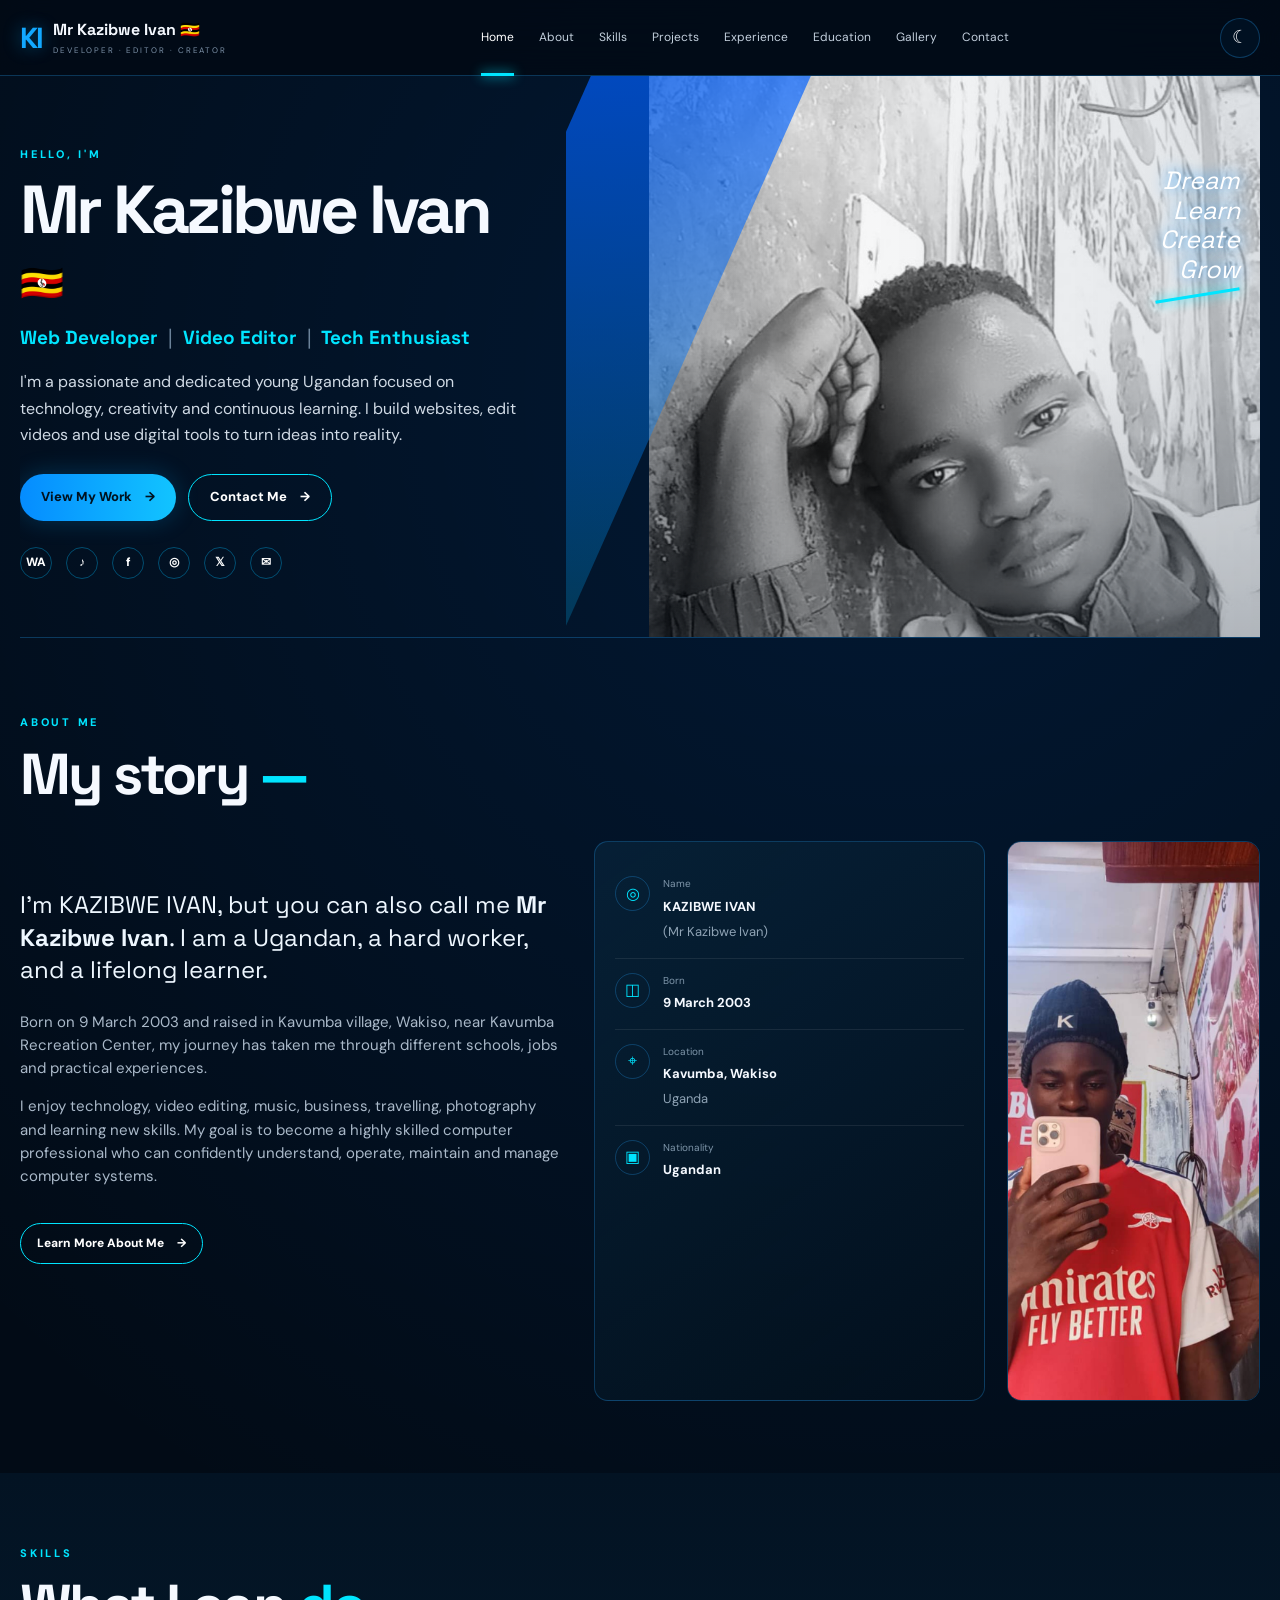
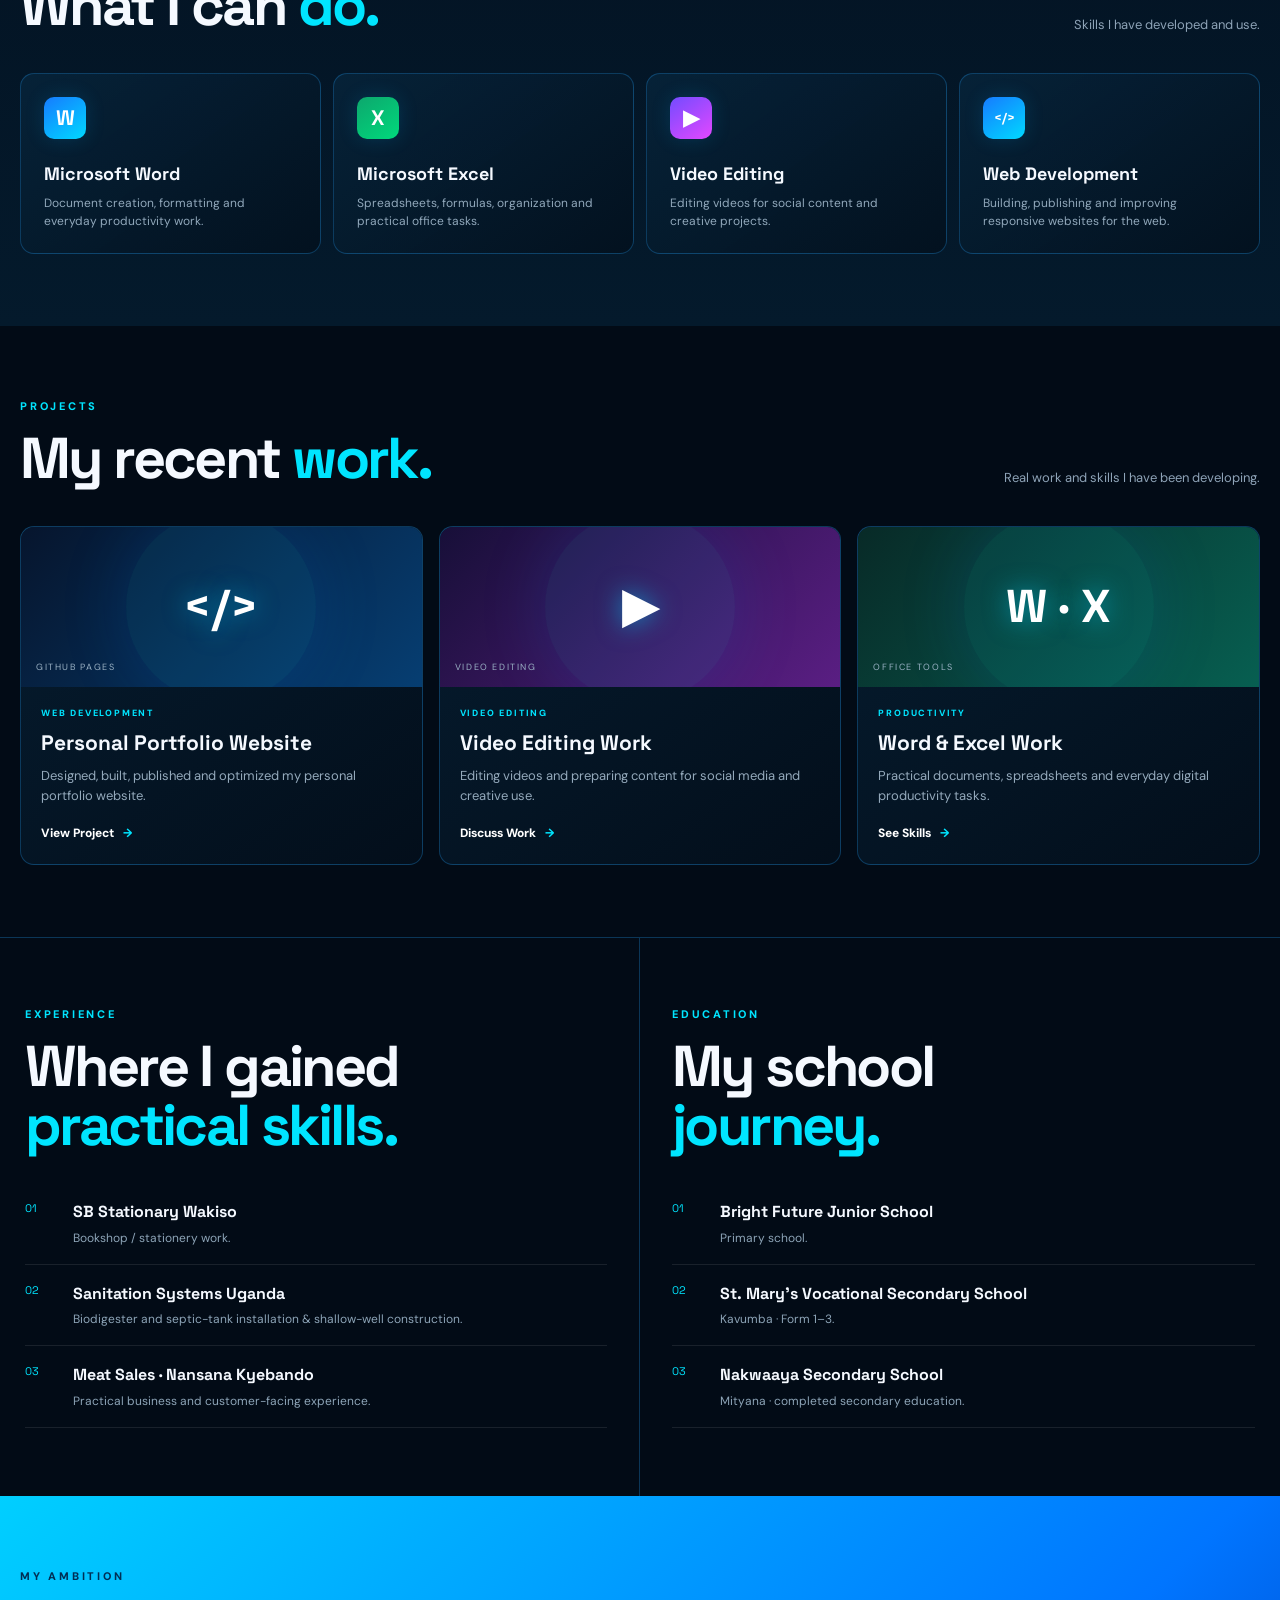
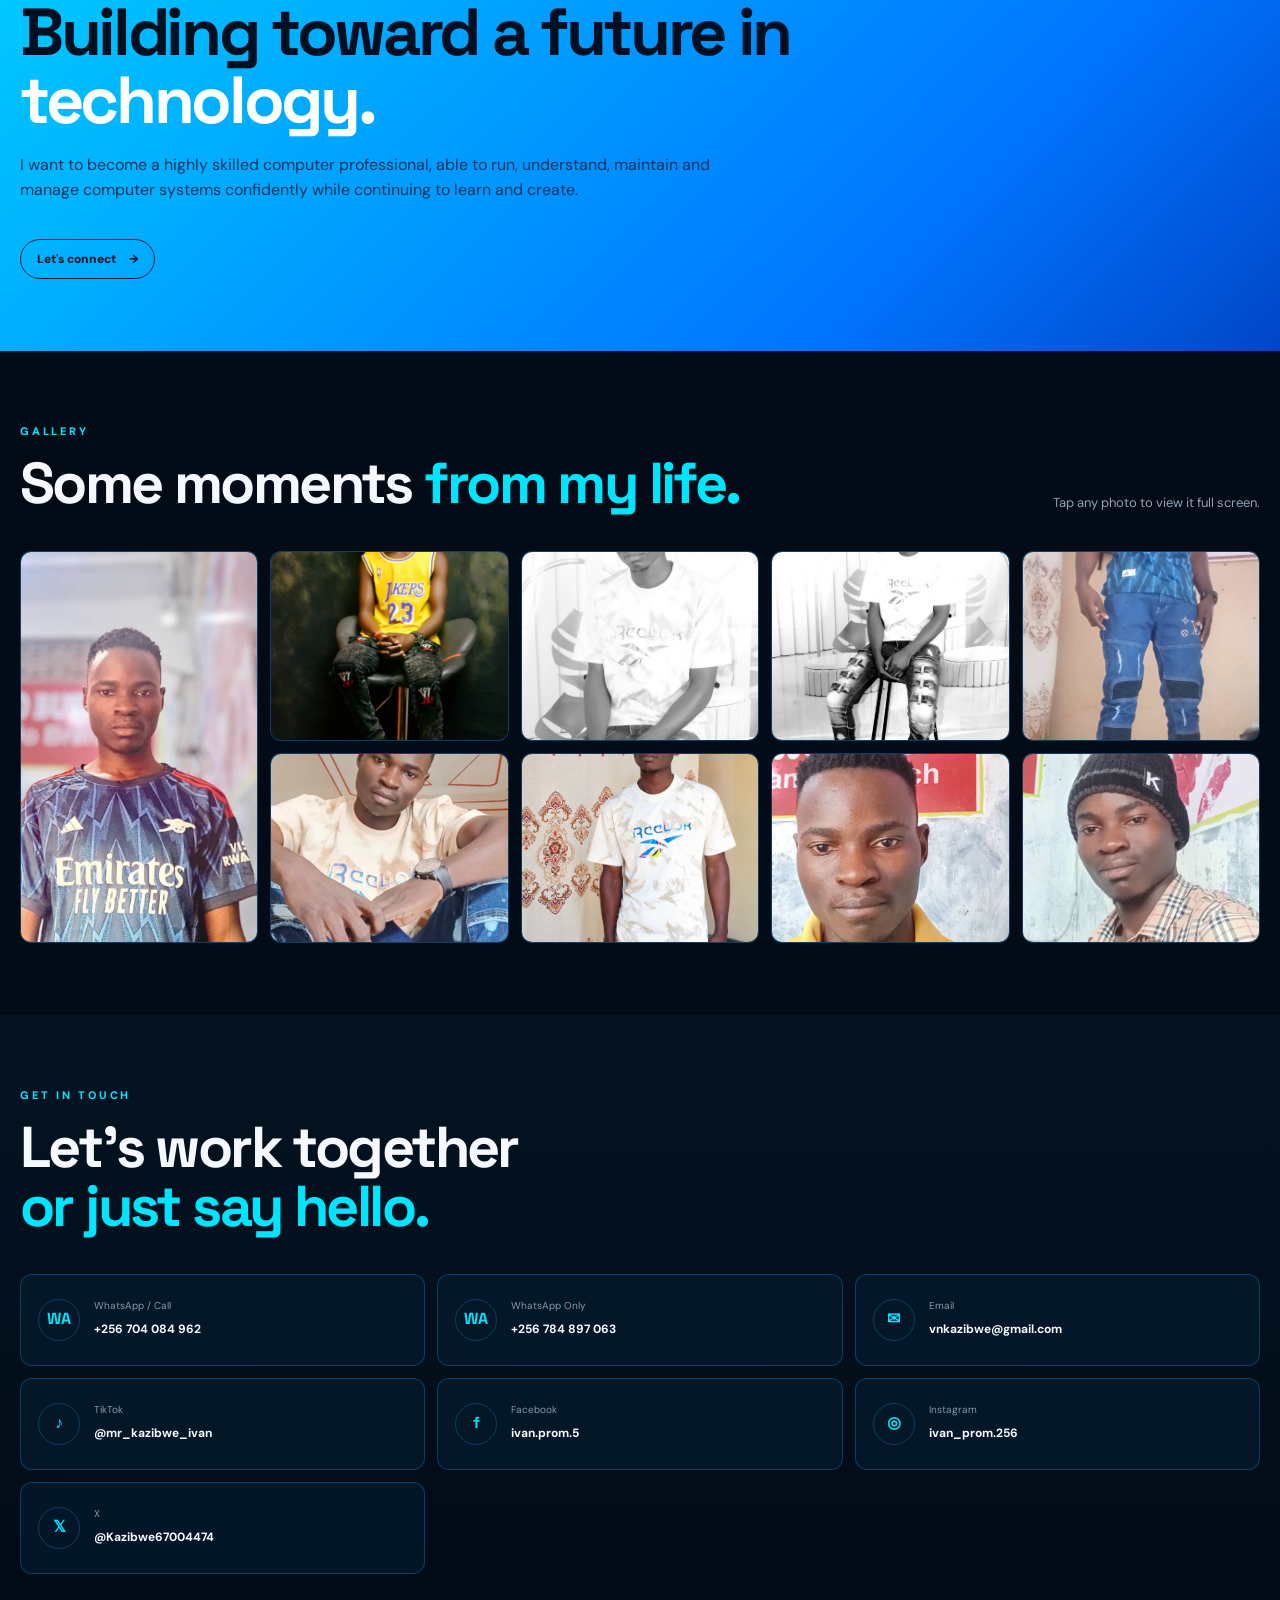
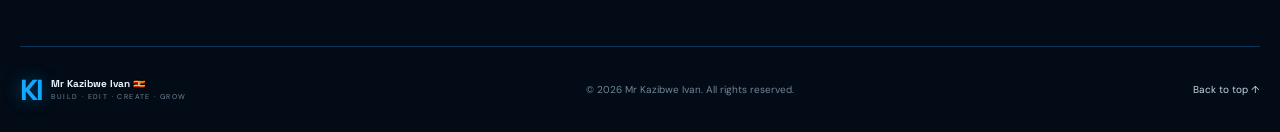
==== commit 3868d9cf: "Improve Google identity and SEO" ====
--- a/index.html
+++ b/index.html
@@ -26,20 +26,30 @@
   <script type="application/ld+json">
   {
     "@context":"https://schema.org",
-    "@type":"Person",
-    "name":"KAZIBWE IVAN",
-    "alternateName":"Mr Kazibwe Ivan",
-    "birthDate":"2003-03-09",
-    "birthPlace":{"@type":"Place","name":"Uganda"},
-    "nationality":"Ugandan",
-    "url":"https://vnkazibwe-coder.github.io/Kazibwe-ivan-/",
-    "email":"vnkazibwe@gmail.com",
-    "sameAs":[
-      "https://www.tiktok.com/@mr_kazibwe_ivan",
-      "https://www.facebook.com/ivan.prom.5",
-      "https://www.instagram.com/ivan_prom.256"
-    ],
-    "knowsAbout":["Web Development","Video Editing","Microsoft Word","Microsoft Excel"]
+    "@type":"ProfilePage",
+    "mainEntity":{
+      "@type":"Person",
+      "@id":"https://vnkazibwe-coder.github.io/Kazibwe-ivan-/#person",
+      "name":"KAZIBWE IVAN",
+      "alternateName":"Mr Kazibwe Ivan",
+      "description":"Mr Kazibwe Ivan is a Ugandan web developer, video editor, technology enthusiast and lifelong learner.",
+      "birthDate":"2003-03-09",
+      "birthPlace":{"@type":"Place","name":"Kavumba, Wakiso, Uganda"},
+      "nationality":"Ugandan",
+      "url":"https://vnkazibwe-coder.github.io/Kazibwe-ivan-/",
+      "image":"https://vnkazibwe-coder.github.io/Kazibwe-ivan-/images/ivan-01.jpg",
+      "email":"vnkazibwe@gmail.com",
+      "jobTitle":"Web Developer and Video Editor",
+      "sameAs":[
+        "https://vnkazibwe-coder.github.io/Kazibwe-ivan-/",
+        "https://github.com/vnkazibwe-coder",
+        "https://x.com/Kazibwe67004474",
+        "https://www.tiktok.com/@mr_kazibwe_ivan",
+        "https://www.facebook.com/ivan.prom.5",
+        "https://www.instagram.com/ivan_prom.256"
+      ],
+      "knowsAbout":["Web Development","Video Editing","Microsoft Word","Microsoft Excel","Technology"]
+    }
   }
   </script>
 </head>
@@ -85,6 +95,7 @@
           <a href="https://www.tiktok.com/@mr_kazibwe_ivan" target="_blank" rel="noopener" aria-label="TikTok">♪</a>
           <a href="https://www.facebook.com/ivan.prom.5" target="_blank" rel="noopener" aria-label="Facebook">f</a>
           <a href="https://www.instagram.com/ivan_prom.256" target="_blank" rel="noopener" aria-label="Instagram">◎</a>
+          <a href="https://x.com/Kazibwe67004474" target="_blank" rel="noopener" aria-label="X">𝕏</a>
           <a href="mailto:vnkazibwe@gmail.com" aria-label="Email">✉</a>
         </div>
       </div>
@@ -204,6 +215,7 @@
         <a class="contact-card" href="https://www.tiktok.com/@mr_kazibwe_ivan" target="_blank" rel="noopener"><span class="contact-icon">♪</span><div><small>TikTok</small><strong>@mr_kazibwe_ivan</strong></div></a>
         <a class="contact-card" href="https://www.facebook.com/ivan.prom.5" target="_blank" rel="noopener"><span class="contact-icon">f</span><div><small>Facebook</small><strong>ivan.prom.5</strong></div></a>
         <a class="contact-card" href="https://www.instagram.com/ivan_prom.256" target="_blank" rel="noopener"><span class="contact-icon">◎</span><div><small>Instagram</small><strong>ivan_prom.256</strong></div></a>
+        <a class="contact-card" href="https://x.com/Kazibwe67004474" target="_blank" rel="noopener"><span class="contact-icon">𝕏</span><div><small>X</small><strong>@Kazibwe67004474</strong></div></a>
       </div>
     </section>
   </main>
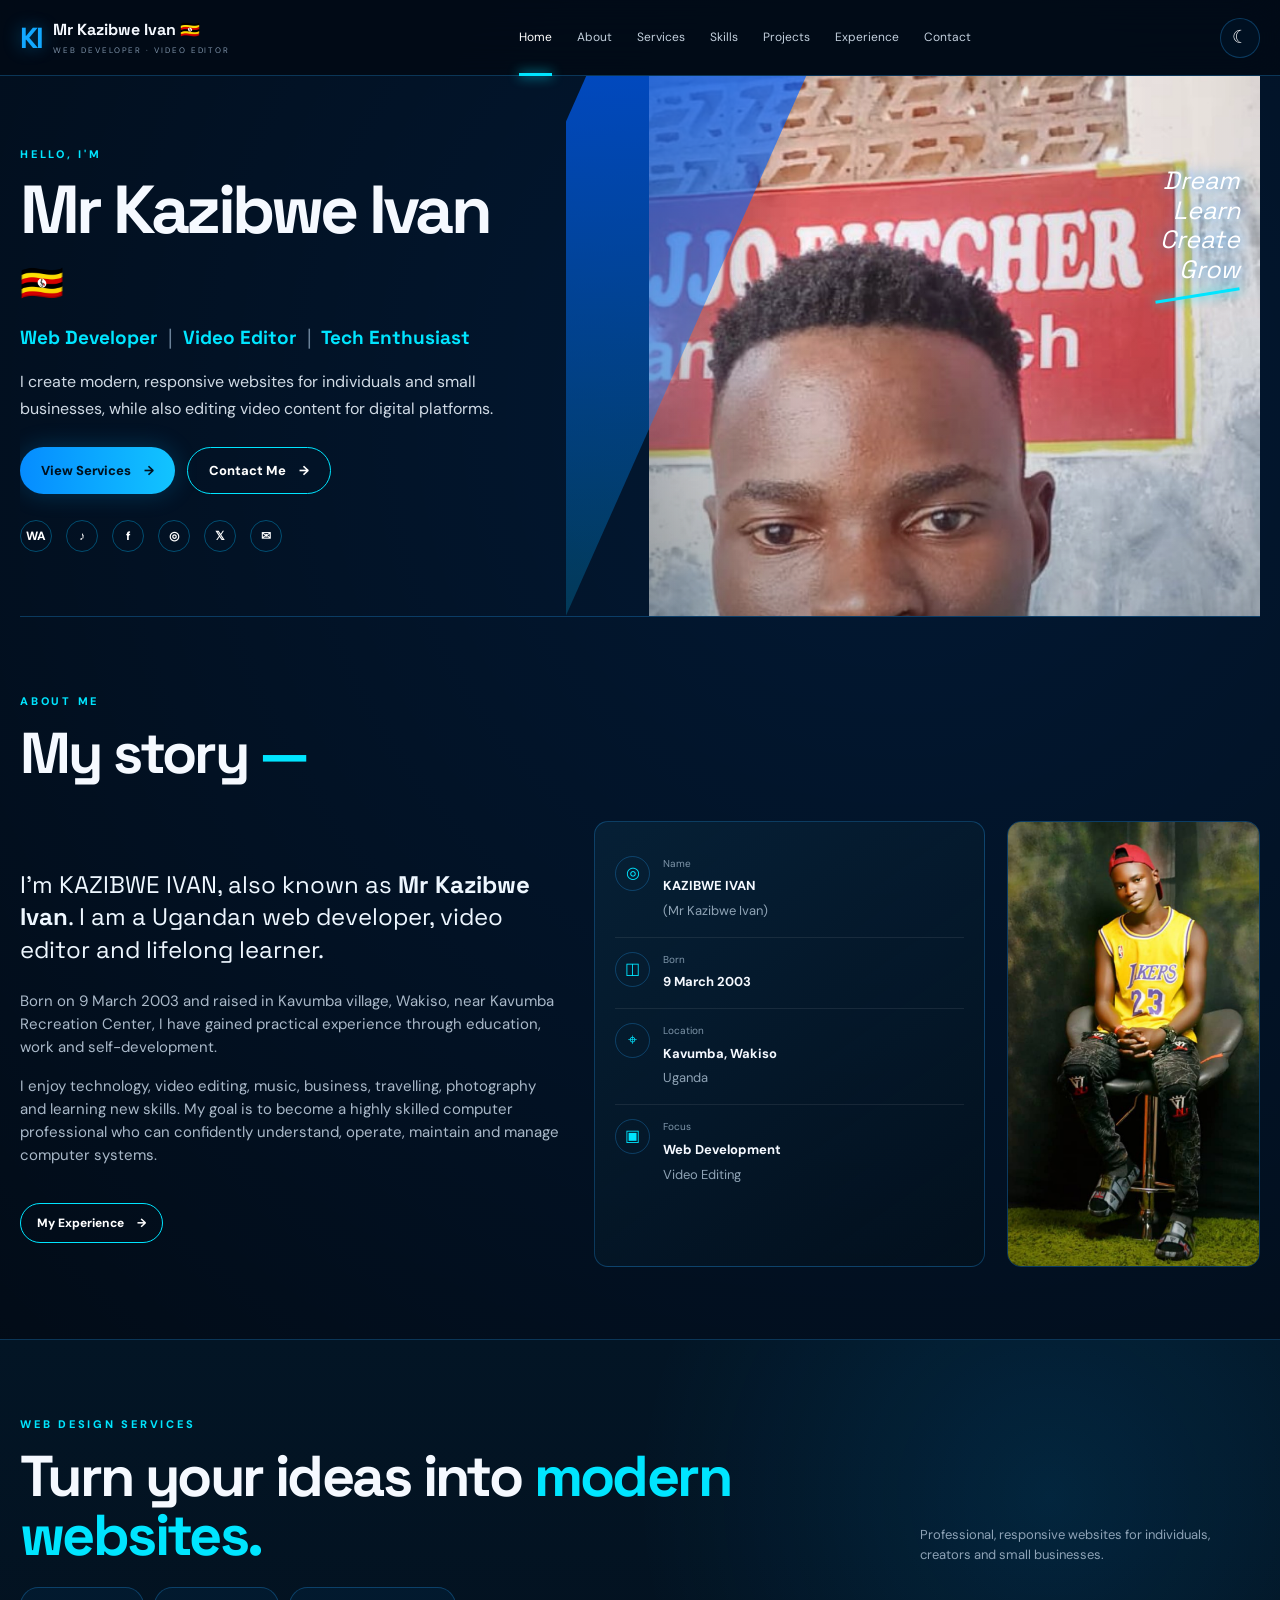
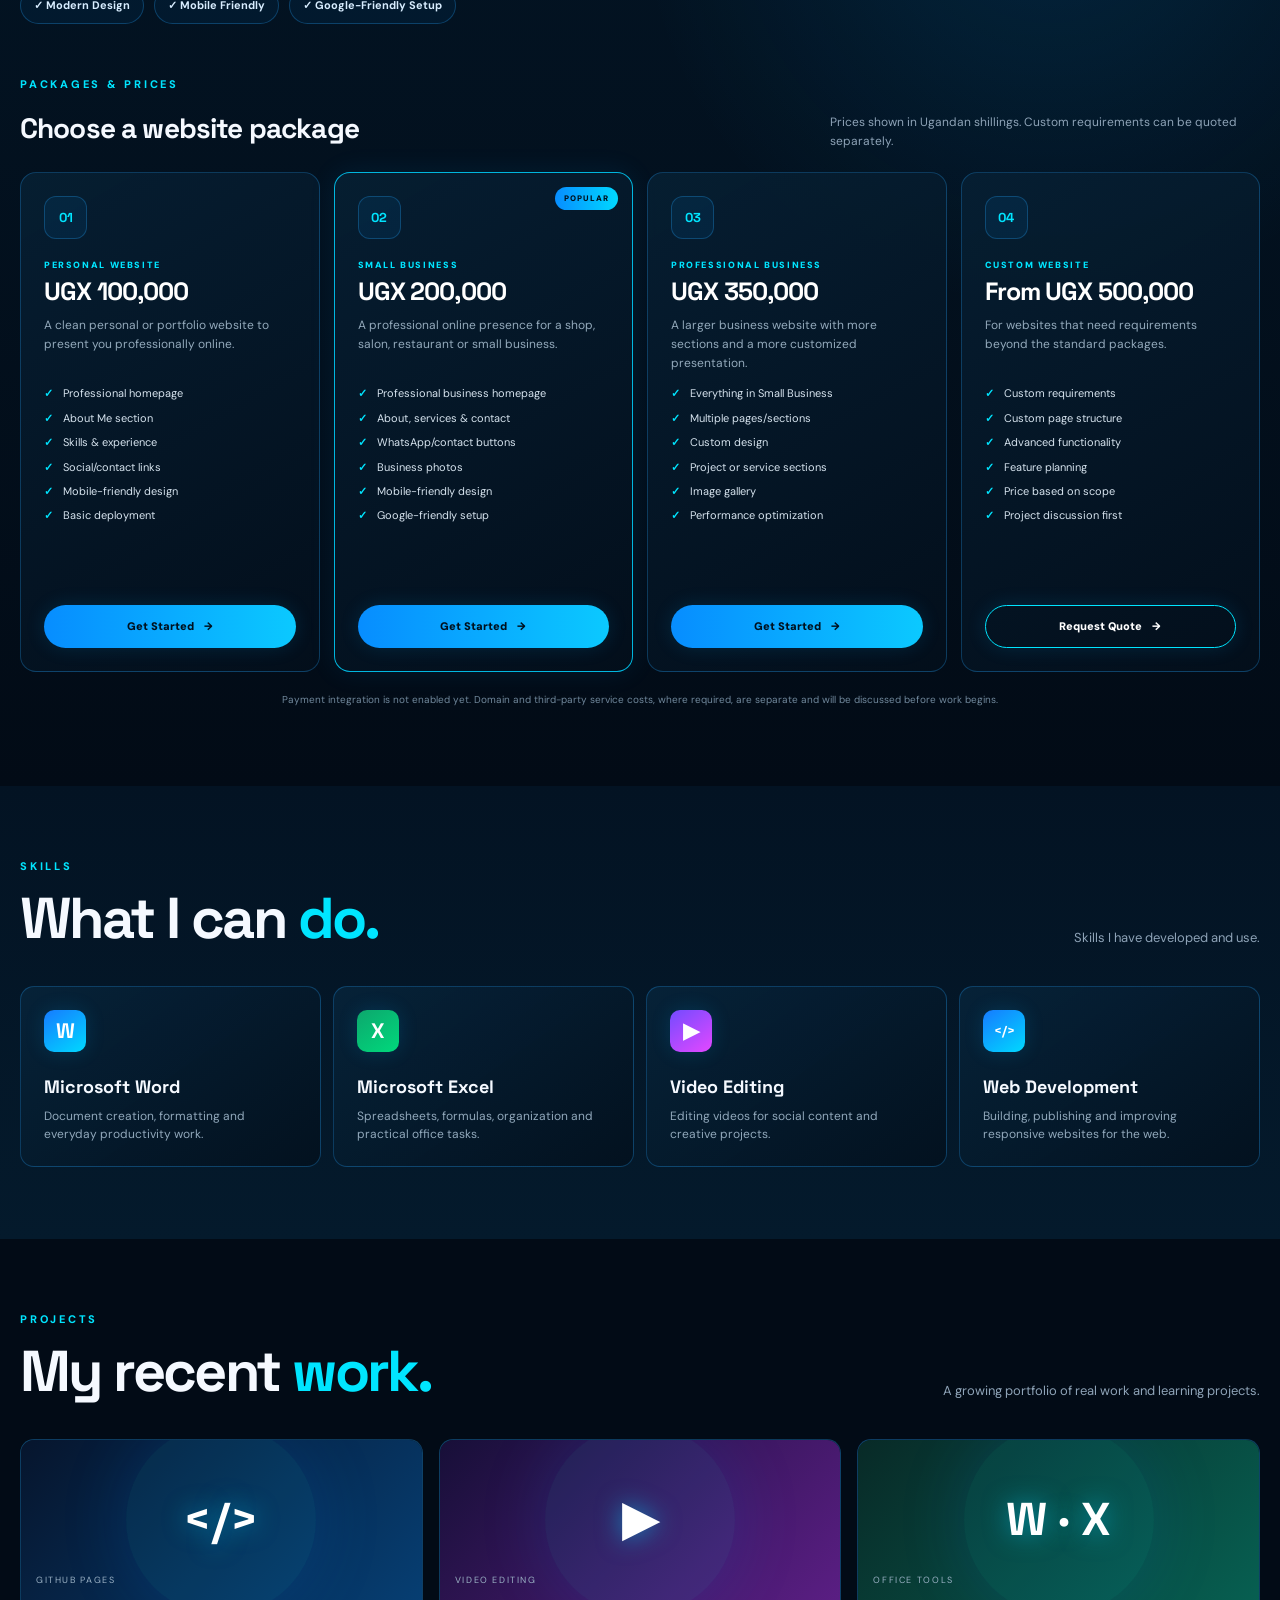
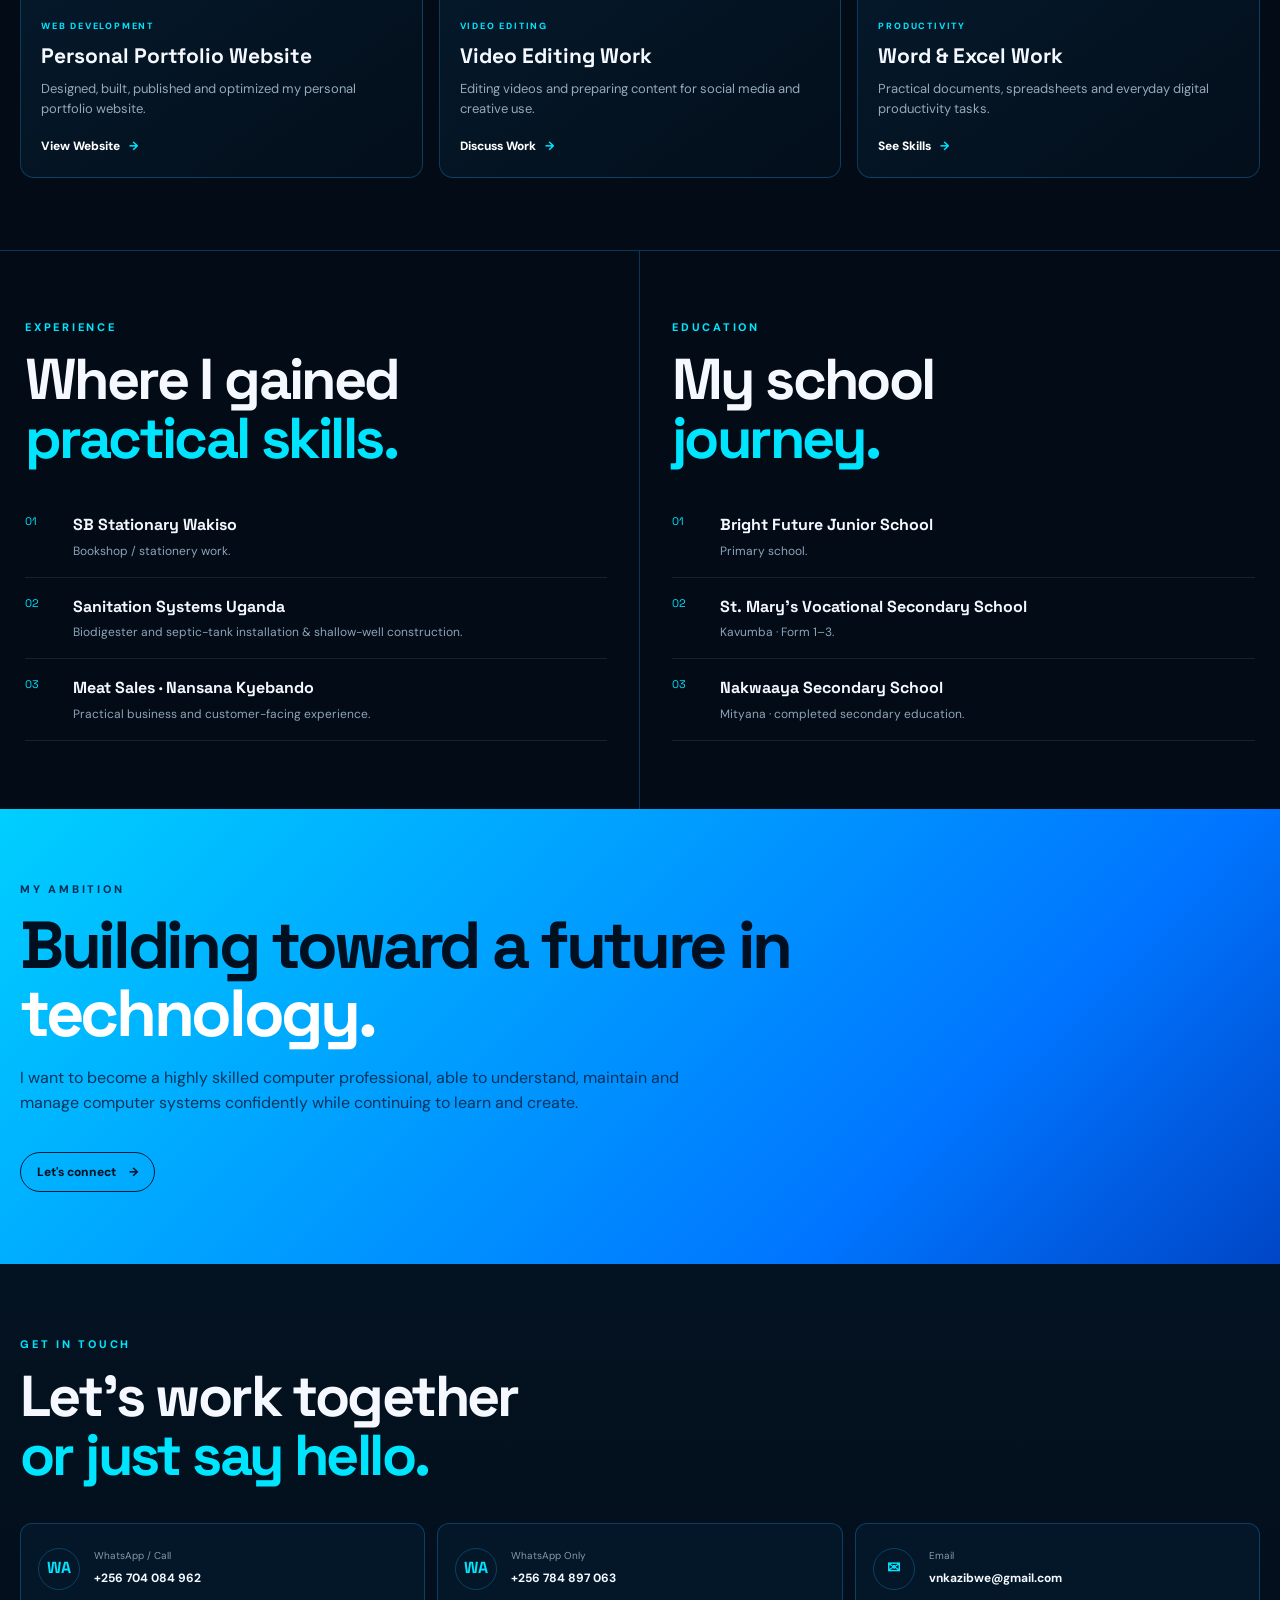
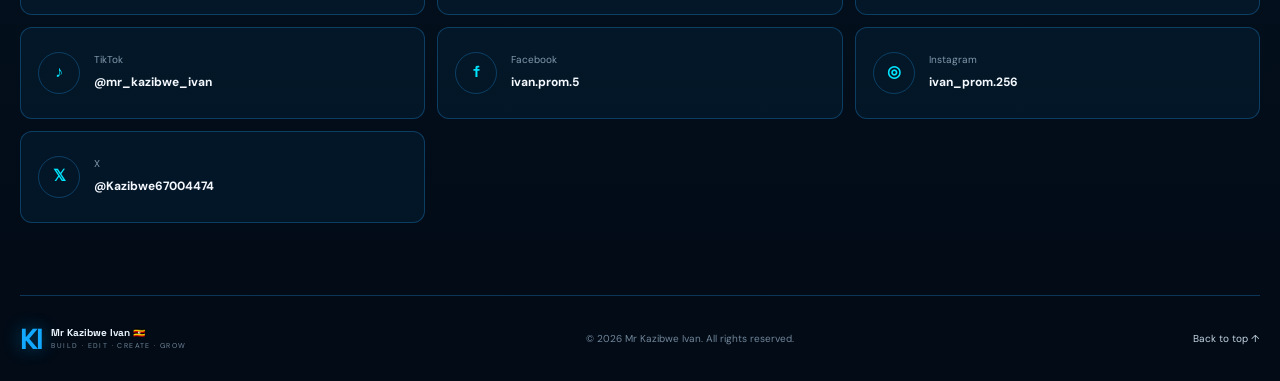
==== commit bf0bc180: "Web design services" ====
--- a/index.html
+++ b/index.html
@@ -3,20 +3,20 @@
 <head>
   <meta charset="utf-8">
   <meta name="viewport" content="width=device-width, initial-scale=1">
-  <meta name="description" content="Mr Kazibwe Ivan — Ugandan web developer, video editor, technology enthusiast and lifelong learner. Explore his skills, projects, experience, education, gallery and contact links.">
+  <meta name="description" content="Mr Kazibwe Ivan — Ugandan web developer, video editor, technology enthusiast and lifelong learner. Explore his services, skills, experience, projects and contact links.">
   <meta name="author" content="Mr Kazibwe Ivan">
   <meta name="theme-color" content="#020b16">
   <link rel="canonical" href="https://vnkazibwe-coder.github.io/Kazibwe-ivan-/">
-  <meta property="og:title" content="Mr Kazibwe Ivan — Portfolio">
-  <meta property="og:description" content="Mr Kazibwe Ivan — Web Developer, Video Editor and Technology Enthusiast from Uganda.">
+  <meta property="og:title" content="Mr Kazibwe Ivan — Web Developer & Video Editor">
+  <meta property="og:description" content="Professional websites, web development and video editing by Mr Kazibwe Ivan.">
   <meta property="og:type" content="website">
   <meta property="og:url" content="https://vnkazibwe-coder.github.io/Kazibwe-ivan-/">
-  <meta property="og:image" content="https://vnkazibwe-coder.github.io/Kazibwe-ivan-/images/ivan-01.jpg">
+  <meta property="og:image" content="https://vnkazibwe-coder.github.io/Kazibwe-ivan-/images/ivan-10.jpg">
   <meta name="twitter:card" content="summary_large_image">
-  <meta name="twitter:title" content="Mr Kazibwe Ivan — Portfolio">
-  <meta name="twitter:description" content="Web Developer, Video Editor and Technology Enthusiast from Uganda.">
-  <meta name="twitter:image" content="https://vnkazibwe-coder.github.io/Kazibwe-ivan-/images/ivan-01.jpg">
-  <title>Mr Kazibwe Ivan — Personal Portfolio</title>
+  <meta name="twitter:title" content="Mr Kazibwe Ivan — Web Developer & Video Editor">
+  <meta name="twitter:description" content="Professional websites, web development and video editing by Mr Kazibwe Ivan.">
+  <meta name="twitter:image" content="https://vnkazibwe-coder.github.io/Kazibwe-ivan-/images/ivan-10.jpg">
+  <title>Mr Kazibwe Ivan — Web Developer & Video Editor</title>
   <link rel="icon" href="favicon.svg" type="image/svg+xml">
   <link rel="preconnect" href="https://fonts.googleapis.com">
   <link rel="preconnect" href="https://fonts.gstatic.com" crossorigin>
@@ -37,7 +37,7 @@
       "birthPlace":{"@type":"Place","name":"Kavumba, Wakiso, Uganda"},
       "nationality":"Ugandan",
       "url":"https://vnkazibwe-coder.github.io/Kazibwe-ivan-/",
-      "image":"https://vnkazibwe-coder.github.io/Kazibwe-ivan-/images/ivan-01.jpg",
+      "image":"https://vnkazibwe-coder.github.io/Kazibwe-ivan-/images/ivan-10.jpg",
       "email":"vnkazibwe@gmail.com",
       "jobTitle":"Web Developer and Video Editor",
       "sameAs":[
@@ -57,25 +57,22 @@
   <header class="site-header" id="top">
     <a class="brand" href="#top" aria-label="Mr Kazibwe Ivan home">
       <span class="brand-mark">KI</span>
-      <span class="brand-copy"><strong>Mr Kazibwe Ivan 🇺🇬</strong><small>DEVELOPER · EDITOR · CREATOR</small></span>
+      <span class="brand-copy"><strong>Mr Kazibwe Ivan 🇺🇬</strong><small>WEB DEVELOPER · VIDEO EDITOR</small></span>
     </a>
 
     <nav class="site-nav" aria-label="Main navigation">
       <a class="active" href="#top">Home</a>
       <a href="#about">About</a>
+      <a href="#services">Services</a>
       <a href="#skills">Skills</a>
       <a href="#projects">Projects</a>
       <a href="#experience">Experience</a>
-      <a href="#education">Education</a>
-      <a href="#gallery">Gallery</a>
       <a href="#contact">Contact</a>
     </nav>
 
     <div class="header-actions">
       <button class="theme-toggle" type="button" aria-label="Toggle theme" title="Toggle theme">☾</button>
-      <button class="menu-toggle" type="button" aria-label="Open menu" aria-expanded="false">
-        <span></span><span></span><span></span>
-      </button>
+      <button class="menu-toggle" type="button" aria-label="Open menu" aria-expanded="false"><span></span><span></span><span></span></button>
     </div>
   </header>
 
@@ -85,9 +82,9 @@
         <p class="eyebrow">HELLO, I'M</p>
         <h1 id="hero-title">Mr Kazibwe Ivan <span class="flag">🇺🇬</span></h1>
         <p class="hero-role">Web Developer <b>|</b> Video Editor <b>|</b> Tech Enthusiast</p>
-        <p class="hero-lead">I'm a passionate and dedicated young Ugandan focused on technology, creativity and continuous learning. I build websites, edit videos and use digital tools to turn ideas into reality.</p>
+        <p class="hero-lead">I create modern, responsive websites for individuals and small businesses, while also editing video content for digital platforms.</p>
         <div class="hero-actions">
-          <a class="btn btn-primary" href="#projects">View My Work <span>→</span></a>
+          <a class="btn btn-primary" href="#services">View Services <span>→</span></a>
           <a class="btn btn-outline" href="#contact">Contact Me <span>→</span></a>
         </div>
         <div class="quick-socials" aria-label="Social links">
@@ -103,41 +100,77 @@
       <div class="hero-visual">
         <div class="hero-diagonal"></div>
         <div class="portrait-frame">
-          <img src="images/ivan-01.jpg" alt="Mr Kazibwe Ivan portrait" width="720" height="1280" fetchpriority="high" decoding="async">
+          <img src="images/ivan-10.jpg" alt="Mr Kazibwe Ivan portrait" width="576" height="1280" fetchpriority="high" decoding="async">
         </div>
         <div class="hero-slogan" aria-hidden="true">Dream<br>Learn<br>Create<br>Grow</div>
       </div>
     </section>
 
     <section class="section about-section" id="about">
-      <div class="section-title-row">
-        <div>
-          <p class="eyebrow">ABOUT ME</p>
-          <h2>My story <span>—</span></h2>
-        </div>
-      </div>
+      <div class="section-title-row"><div><p class="eyebrow">ABOUT ME</p><h2>My story <span>—</span></h2></div></div>
       <div class="about-grid">
         <div class="about-copy">
-          <p class="large-copy">I'm KAZIBWE IVAN, but you can also call me <strong>Mr Kazibwe Ivan</strong>. I am a Ugandan, a hard worker, and a lifelong learner.</p>
-          <p>Born on 9 March 2003 and raised in Kavumba village, Wakiso, near Kavumba Recreation Center, my journey has taken me through different schools, jobs and practical experiences.</p>
+          <p class="large-copy">I'm KAZIBWE IVAN, also known as <strong>Mr Kazibwe Ivan</strong>. I am a Ugandan web developer, video editor and lifelong learner.</p>
+          <p>Born on 9 March 2003 and raised in Kavumba village, Wakiso, near Kavumba Recreation Center, I have gained practical experience through education, work and self-development.</p>
           <p>I enjoy technology, video editing, music, business, travelling, photography and learning new skills. My goal is to become a highly skilled computer professional who can confidently understand, operate, maintain and manage computer systems.</p>
-          <a class="text-btn" href="#experience">Learn More About Me <span>→</span></a>
+          <a class="text-btn" href="#experience">My Experience <span>→</span></a>
         </div>
         <div class="about-card">
           <div class="fact"><span class="fact-icon">◎</span><div><small>Name</small><strong>KAZIBWE IVAN<br><em>(Mr Kazibwe Ivan)</em></strong></div></div>
           <div class="fact"><span class="fact-icon">◫</span><div><small>Born</small><strong>9 March 2003</strong></div></div>
           <div class="fact"><span class="fact-icon">⌖</span><div><small>Location</small><strong>Kavumba, Wakiso<br><em>Uganda</em></strong></div></div>
-          <div class="fact"><span class="fact-icon">▣</span><div><small>Nationality</small><strong>Ugandan</strong></div></div>
-        </div>
-        <div class="about-photo"><img src="images/ivan-02.jpg" alt="Mr Kazibwe Ivan" width="576" height="1280" loading="lazy" decoding="async"></div>
+          <div class="fact"><span class="fact-icon">▣</span><div><small>Focus</small><strong>Web Development<br><em>Video Editing</em></strong></div></div>
+        </div>
+        <div class="about-photo"><img src="images/ivan-04.jpg" alt="Mr Kazibwe Ivan outdoors" width="853" height="1280" loading="lazy" decoding="async"></div>
+      </div>
+    </section>
+
+    <section class="services-section" id="services">
+      <div class="section services-inner">
+        <div class="section-title-row services-heading">
+          <div><p class="eyebrow">WEB DESIGN SERVICES</p><h2>Turn your ideas into <span>modern websites.</span></h2></div>
+          <p class="section-note">Professional, responsive websites for individuals, creators and small businesses.</p>
+        </div>
+        <div class="service-highlights">
+          <span>✓ Modern Design</span><span>✓ Mobile Friendly</span><span>✓ Google-Friendly Setup</span>
+        </div>
+
+        <div class="pricing-head"><div><p class="eyebrow">PACKAGES &amp; PRICES</p><h3>Choose a website package</h3></div><p>Prices shown in Ugandan shillings. Custom requirements can be quoted separately.</p></div>
+        <div class="pricing-grid">
+          <article class="price-card">
+            <div class="price-icon">01</div><p class="price-label">PERSONAL WEBSITE</p><h3>UGX 100,000</h3>
+            <p class="price-desc">A clean personal or portfolio website to present you professionally online.</p>
+            <ul><li>Professional homepage</li><li>About Me section</li><li>Skills &amp; experience</li><li>Social/contact links</li><li>Mobile-friendly design</li><li>Basic deployment</li></ul>
+            <a class="price-btn" href="#contact">Get Started <span>→</span></a>
+          </article>
+
+          <article class="price-card featured">
+            <div class="popular-badge">POPULAR</div><div class="price-icon">02</div><p class="price-label">SMALL BUSINESS</p><h3>UGX 200,000</h3>
+            <p class="price-desc">A professional online presence for a shop, salon, restaurant or small business.</p>
+            <ul><li>Professional business homepage</li><li>About, services &amp; contact</li><li>WhatsApp/contact buttons</li><li>Business photos</li><li>Mobile-friendly design</li><li>Google-friendly setup</li></ul>
+            <a class="price-btn" href="#contact">Get Started <span>→</span></a>
+          </article>
+
+          <article class="price-card">
+            <div class="price-icon">03</div><p class="price-label">PROFESSIONAL BUSINESS</p><h3>UGX 350,000</h3>
+            <p class="price-desc">A larger business website with more sections and a more customized presentation.</p>
+            <ul><li>Everything in Small Business</li><li>Multiple pages/sections</li><li>Custom design</li><li>Project or service sections</li><li>Image gallery</li><li>Performance optimization</li></ul>
+            <a class="price-btn" href="#contact">Get Started <span>→</span></a>
+          </article>
+
+          <article class="price-card">
+            <div class="price-icon">04</div><p class="price-label">CUSTOM WEBSITE</p><h3>From UGX 500,000</h3>
+            <p class="price-desc">For websites that need requirements beyond the standard packages.</p>
+            <ul><li>Custom requirements</li><li>Custom page structure</li><li>Advanced functionality</li><li>Feature planning</li><li>Price based on scope</li><li>Project discussion first</li></ul>
+            <a class="price-btn outline" href="#contact">Request Quote <span>→</span></a>
+          </article>
+        </div>
+        <p class="pricing-note">Payment integration is not enabled yet. Domain and third-party service costs, where required, are separate and will be discussed before work begins.</p>
       </div>
     </section>
 
     <section class="section skills-section" id="skills">
-      <div class="section-title-row">
-        <div><p class="eyebrow">SKILLS</p><h2>What I can <span>do.</span></h2></div>
-        <p class="section-note">Skills I have developed and use.</p>
-      </div>
+      <div class="section-title-row"><div><p class="eyebrow">SKILLS</p><h2>What I can <span>do.</span></h2></div><p class="section-note">Skills I have developed and use.</p></div>
       <div class="skills-grid">
         <article class="skill-card"><span class="skill-icon">W</span><h3>Microsoft Word</h3><p>Document creation, formatting and everyday productivity work.</p></article>
         <article class="skill-card"><span class="skill-icon excel">X</span><h3>Microsoft Excel</h3><p>Spreadsheets, formulas, organization and practical office tasks.</p></article>
@@ -147,64 +180,28 @@
     </section>
 
     <section class="section projects-section" id="projects">
-      <div class="section-title-row">
-        <div><p class="eyebrow">PROJECTS</p><h2>My recent <span>work.</span></h2></div>
-        <p class="section-note">Real work and skills I have been developing.</p>
-      </div>
+      <div class="section-title-row"><div><p class="eyebrow">PROJECTS</p><h2>My recent <span>work.</span></h2></div><p class="section-note">A growing portfolio of real work and learning projects.</p></div>
       <div class="projects-grid">
-        <article class="project-card project-featured">
-          <div class="project-visual website-visual"><span>&lt;/&gt;</span><small>GITHUB PAGES</small></div>
-          <div class="project-body"><p class="project-type">WEB DEVELOPMENT</p><h3>Personal Portfolio Website</h3><p>Designed, built, published and optimized my personal portfolio website.</p><a href="#top">View Project <span>→</span></a></div>
-        </article>
-        <article class="project-card">
-          <div class="project-visual edit-visual"><span>▶</span><small>VIDEO EDITING</small></div>
-          <div class="project-body"><p class="project-type">VIDEO EDITING</p><h3>Video Editing Work</h3><p>Editing videos and preparing content for social media and creative use.</p><a href="#contact">Discuss Work <span>→</span></a></div>
-        </article>
-        <article class="project-card">
-          <div class="project-visual office-visual"><span>W · X</span><small>OFFICE TOOLS</small></div>
-          <div class="project-body"><p class="project-type">PRODUCTIVITY</p><h3>Word &amp; Excel Work</h3><p>Practical documents, spreadsheets and everyday digital productivity tasks.</p><a href="#skills">See Skills <span>→</span></a></div>
-        </article>
+        <article class="project-card project-featured"><div class="project-visual website-visual"><span>&lt;/&gt;</span><small>GITHUB PAGES</small></div><div class="project-body"><p class="project-type">WEB DEVELOPMENT</p><h3>Personal Portfolio Website</h3><p>Designed, built, published and optimized my personal portfolio website.</p><a href="#top">View Website <span>→</span></a></div></article>
+        <article class="project-card"><div class="project-visual edit-visual"><span>▶</span><small>VIDEO EDITING</small></div><div class="project-body"><p class="project-type">VIDEO EDITING</p><h3>Video Editing Work</h3><p>Editing videos and preparing content for social media and creative use.</p><a href="#contact">Discuss Work <span>→</span></a></div></article>
+        <article class="project-card"><div class="project-visual office-visual"><span>W · X</span><small>OFFICE TOOLS</small></div><div class="project-body"><p class="project-type">PRODUCTIVITY</p><h3>Word &amp; Excel Work</h3><p>Practical documents, spreadsheets and everyday digital productivity tasks.</p><a href="#skills">See Skills <span>→</span></a></div></article>
       </div>
     </section>
 
     <section class="split-section">
-      <section class="section experience-panel" id="experience">
-        <p class="eyebrow">EXPERIENCE</p><h2>Where I gained<br><span>practical skills.</span></h2>
-        <div class="list-stack">
-          <article><span>01</span><div><h3>SB Stationary Wakiso</h3><p>Bookshop / stationery work.</p></div></article>
-          <article><span>02</span><div><h3>Sanitation Systems Uganda</h3><p>Biodigester and septic-tank installation &amp; shallow-well construction.</p></div></article>
-          <article><span>03</span><div><h3>Meat Sales · Nansana Kyebando</h3><p>Practical business and customer-facing experience.</p></div></article>
-        </div>
-      </section>
-
-      <section class="section education-panel" id="education">
-        <p class="eyebrow">EDUCATION</p><h2>My school<br><span>journey.</span></h2>
-        <div class="list-stack">
-          <article><span>01</span><div><h3>Bright Future Junior School</h3><p>Primary school.</p></div></article>
-          <article><span>02</span><div><h3>St. Mary's Vocational Secondary School</h3><p>Kavumba · Form 1–3.</p></div></article>
-          <article><span>03</span><div><h3>Nakwaaya Secondary School</h3><p>Mityana · completed secondary education.</p></div></article>
-        </div>
-      </section>
-    </section>
-
-    <section class="section ambition-section">
-      <div class="ambition-copy"><p class="eyebrow">MY AMBITION</p><h2>Building toward a future in <span>technology.</span></h2><p>I want to become a highly skilled computer professional, able to run, understand, maintain and manage computer systems confidently while continuing to learn and create.</p><a class="text-btn dark" href="#contact">Let's connect <span>→</span></a></div>
-    </section>
-
-    <section class="section gallery-section" id="gallery">
-      <div class="section-title-row"><div><p class="eyebrow">GALLERY</p><h2>Some moments <span>from my life.</span></h2></div><p class="section-note">Tap any photo to view it full screen.</p></div>
-      <div class="gallery-grid">
-        <button class="gallery-item large" data-full="images/ivan-03.jpg" aria-label="Open photo 3"><img src="images/ivan-03.jpg" alt="KAZIBWE IVAN" width="576" height="1280" loading="lazy" decoding="async"></button>
-        <button class="gallery-item" data-full="images/ivan-04.jpg" aria-label="Open photo 4"><img src="images/ivan-04.jpg" alt="KAZIBWE IVAN" width="853" height="1280" loading="lazy" decoding="async"></button>
-        <button class="gallery-item" data-full="images/ivan-05.jpg" aria-label="Open photo 5"><img src="images/ivan-05.jpg" alt="KAZIBWE IVAN" width="853" height="1280" loading="lazy" decoding="async"></button>
-        <button class="gallery-item" data-full="images/ivan-06.jpg" aria-label="Open photo 6"><img src="images/ivan-06.jpg" alt="KAZIBWE IVAN" width="852" height="1280" loading="lazy" decoding="async"></button>
-        <button class="gallery-item" data-full="images/ivan-07.jpg" aria-label="Open photo 7"><img src="images/ivan-07.jpg" alt="KAZIBWE IVAN" width="576" height="1280" loading="lazy" decoding="async"></button>
-        <button class="gallery-item" data-full="images/ivan-08.jpg" aria-label="Open photo 8"><img src="images/ivan-08.jpg" alt="KAZIBWE IVAN" width="576" height="1280" loading="lazy" decoding="async"></button>
-        <button class="gallery-item" data-full="images/ivan-09.jpg" aria-label="Open photo 9"><img src="images/ivan-09.jpg" alt="KAZIBWE IVAN" width="942" height="1280" loading="lazy" decoding="async"></button>
-        <button class="gallery-item" data-full="images/ivan-10.jpg" aria-label="Open photo 10"><img src="images/ivan-10.jpg" alt="KAZIBWE IVAN" width="576" height="1280" loading="lazy" decoding="async"></button>
-        <button class="gallery-item" data-full="images/ivan-11.jpg" aria-label="Open photo 11"><img src="images/ivan-11.jpg" alt="KAZIBWE IVAN" width="576" height="1280" loading="lazy" decoding="async"></button>
-      </div>
-    </section>
+      <section class="section experience-panel" id="experience"><p class="eyebrow">EXPERIENCE</p><h2>Where I gained<br><span>practical skills.</span></h2><div class="list-stack">
+        <article><span>01</span><div><h3>SB Stationary Wakiso</h3><p>Bookshop / stationery work.</p></div></article>
+        <article><span>02</span><div><h3>Sanitation Systems Uganda</h3><p>Biodigester and septic-tank installation &amp; shallow-well construction.</p></div></article>
+        <article><span>03</span><div><h3>Meat Sales · Nansana Kyebando</h3><p>Practical business and customer-facing experience.</p></div></article>
+      </div></section>
+      <section class="section education-panel" id="education"><p class="eyebrow">EDUCATION</p><h2>My school<br><span>journey.</span></h2><div class="list-stack">
+        <article><span>01</span><div><h3>Bright Future Junior School</h3><p>Primary school.</p></div></article>
+        <article><span>02</span><div><h3>St. Mary's Vocational Secondary School</h3><p>Kavumba · Form 1–3.</p></div></article>
+        <article><span>03</span><div><h3>Nakwaaya Secondary School</h3><p>Mityana · completed secondary education.</p></div></article>
+      </div></section>
+    </section>
+
+    <section class="section ambition-section"><div class="ambition-copy"><p class="eyebrow">MY AMBITION</p><h2>Building toward a future in <span>technology.</span></h2><p>I want to become a highly skilled computer professional, able to understand, maintain and manage computer systems confidently while continuing to learn and create.</p><a class="text-btn dark" href="#contact">Let's connect <span>→</span></a></div></section>
 
     <section class="section contact-section" id="contact">
       <div class="section-title-row"><div><p class="eyebrow">GET IN TOUCH</p><h2>Let's work together<br><span>or just say hello.</span></h2></div></div>
@@ -225,12 +222,6 @@
     <p>© 2026 Mr Kazibwe Ivan. All rights reserved.</p>
     <a href="#top">Back to top ↑</a>
   </footer>
-
-  <div class="lightbox" aria-hidden="true">
-    <button class="lightbox-close" type="button" aria-label="Close photo">×</button>
-    <img src="" alt="Expanded gallery photo">
-  </div>
-
   <script src="script.js"></script>
 </body>
 </html>
--- a/style.css
+++ b/style.css
@@ -22,3 +22,32 @@
 @media(max-width:1000px){.site-nav{gap:13px}.site-nav a{font-size:10px}.brand{min-width:220px}.hero{grid-template-columns:1fr 1fr}.about-grid{grid-template-columns:1.2fr .8fr}.about-photo{grid-column:2}.skills-grid{grid-template-columns:repeat(2,1fr)}.projects-grid{grid-template-columns:1fr 1fr}.gallery-grid{grid-template-columns:repeat(4,1fr)}}
 @media(max-width:760px){.site-header{height:68px;padding:0 16px}.brand-copy small{display:none}.brand-copy strong{font-size:14px}.brand{min-width:0}.site-nav{position:fixed;top:68px;right:0;bottom:0;width:min(330px,88vw);padding:28px 24px;display:flex;flex-direction:column;align-items:flex-start;gap:4px;background:#03111f;border-left:1px solid var(--line);transform:translateX(100%);transition:transform .25s ease;box-shadow:-20px 0 60px rgba(0,0,0,.35)}.site-nav.open{transform:translateX(0)}.site-nav a{font-size:14px;padding:14px 0;width:100%}.site-nav a.active:after,.site-nav a:hover:after{left:0;right:auto;width:35px}.menu-toggle{display:block}.hero{display:block;min-height:0}.hero-copy{padding:58px 20px 28px}.hero h1{font-size:clamp(45px,13vw,70px)}.hero-role{font-size:16px}.hero-lead{font-size:14px}.hero-visual{min-height:390px}.portrait-frame{left:0}.hero-diagonal{left:-130px}.hero-slogan{right:13px;top:45px;font-size:20px}.section{padding:58px 20px}.section-title-row{display:block}.section-note{margin-top:15px}.about-grid{grid-template-columns:1fr}.about-photo{grid-column:auto;min-height:380px;max-height:500px}.skills-grid,.projects-grid,.contact-grid{grid-template-columns:1fr 1fr}.split-section{grid-template-columns:1fr}.experience-panel{border-right:0;border-bottom:1px solid var(--line);padding-right:20px!important}.education-panel{padding-left:20px!important}.gallery-grid{grid-template-columns:repeat(3,1fr);grid-auto-rows:150px}.site-footer{margin:0 20px;display:grid;grid-template-columns:1fr auto;padding:22px 0}.footer-brand{grid-column:1/-1}}
 @media(max-width:480px){.header-actions{gap:6px}.theme-toggle,.menu-toggle{width:36px;height:36px}.hero-copy{padding-top:45px}.hero-role b{padding:0 2px}.hero-actions{display:grid;grid-template-columns:1fr}.btn{width:100%}.hero-visual{min-height:350px}.hero-slogan{font-size:17px}.about-copy .large-copy{font-size:21px}.skills-grid,.projects-grid,.contact-grid{grid-template-columns:1fr}.skill-card{min-height:165px}.gallery-grid{grid-template-columns:repeat(2,1fr);grid-auto-rows:170px}.gallery-item.large{grid-row:span 2}.site-footer{grid-template-columns:1fr}.site-footer p{margin:0}}
+
+/* Web design services and pricing */
+.services-section{border-top:1px solid var(--line);background:radial-gradient(circle at 82% 15%,rgba(0,165,255,.12),transparent 30%),linear-gradient(180deg,#031525,#020b16)}
+.services-inner{padding-top:76px;padding-bottom:78px}
+.services-heading{margin-bottom:22px}
+.services-heading h2{max-width:820px}
+.service-highlights{display:flex;flex-wrap:wrap;gap:10px;margin:0 0 48px}
+.service-highlights span{padding:9px 13px;border:1px solid var(--line);border-radius:999px;background:rgba(0,127,220,.07);color:#d8edff;font-size:11px;font-weight:700}
+.pricing-head{display:flex;align-items:end;justify-content:space-between;gap:25px;margin-bottom:22px;padding-top:4px}
+.pricing-head h3{font-family:"Space Grotesk";font-size:28px;margin:0;letter-spacing:-.03em}
+.pricing-head>p{max-width:430px;color:#8ea3b7;font-size:12px;margin:0}
+.pricing-grid{display:grid;grid-template-columns:repeat(4,1fr);gap:14px;align-items:stretch}
+.price-card{position:relative;display:flex;flex-direction:column;padding:23px;border:1px solid var(--line);border-radius:16px;background:linear-gradient(150deg,rgba(6,31,51,.94),rgba(3,15,27,.96));min-height:500px;transition:.25s}
+.price-card:hover{transform:translateY(-4px);border-color:rgba(0,220,255,.7);box-shadow:0 16px 38px rgba(0,95,255,.14)}
+.price-card.featured{border-color:rgba(0,211,255,.85);box-shadow:0 0 28px rgba(0,166,255,.09)}
+.popular-badge{position:absolute;top:14px;right:14px;padding:5px 9px;border-radius:999px;background:linear-gradient(90deg,#078eff,#00d8ff);color:#00111e;font-size:8px;letter-spacing:.12em;font-weight:900}
+.price-icon{width:43px;height:43px;display:grid;place-items:center;border-radius:12px;border:1px solid var(--line);color:var(--cyan);font-family:"Space Grotesk";font-size:13px;font-weight:800;background:rgba(0,154,255,.08);margin-bottom:20px}
+.price-label{color:var(--cyan);font-size:9px;letter-spacing:.18em;font-weight:900;margin:0 0 5px}
+.price-card h3{font-family:"Space Grotesk";font-size:25px;line-height:1.05;margin:0 0 12px;color:#fff;letter-spacing:-.035em}
+.price-desc{color:#93a9bb;font-size:12px;line-height:1.55;min-height:58px;margin:0 0 12px}
+.price-card ul{list-style:none;padding:0;margin:0 0 22px;display:grid;gap:9px}
+.price-card li{position:relative;padding-left:19px;color:#d6e3ee;font-size:11px;line-height:1.4}
+.price-card li:before{content:"✓";position:absolute;left:0;color:var(--cyan);font-weight:900}
+.price-btn{margin-top:auto;min-height:43px;display:flex;align-items:center;justify-content:center;gap:10px;border-radius:999px;background:linear-gradient(90deg,#078dff,#0bc9ff);color:#00111f;font-size:11px;font-weight:900;box-shadow:0 0 20px rgba(0,170,255,.14)}
+.price-btn.outline{background:transparent;color:#fff;border:1px solid var(--cyan)}
+.price-btn:hover{transform:translateY(-2px)}
+.pricing-note{margin:20px 0 0;color:#71889c;font-size:10px;line-height:1.6;text-align:center}
+@media(max-width:1050px){.pricing-grid{grid-template-columns:repeat(2,1fr)}.price-card{min-height:470px}}
+@media(max-width:760px){.pricing-head{display:block}.pricing-head>p{margin-top:10px}.pricing-grid{grid-template-columns:1fr}.price-card{min-height:0}.service-highlights{margin-bottom:34px}}
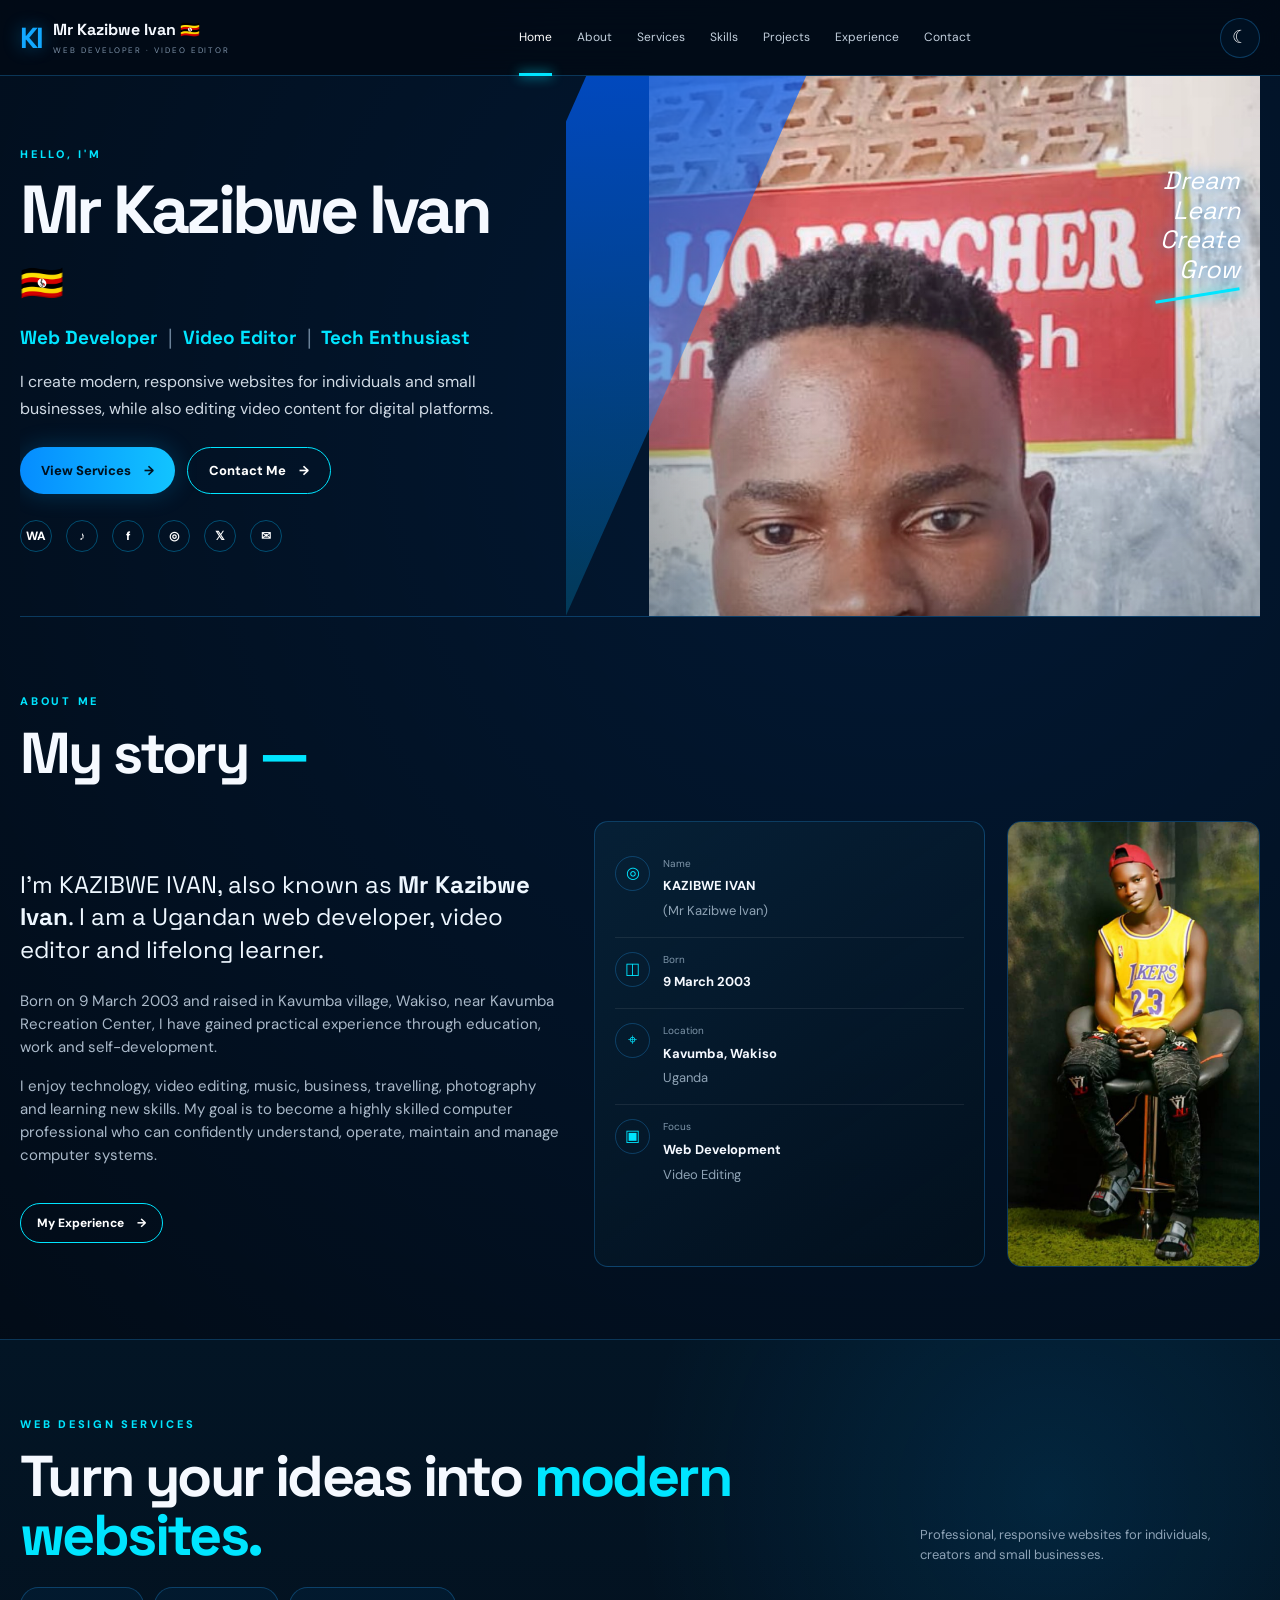
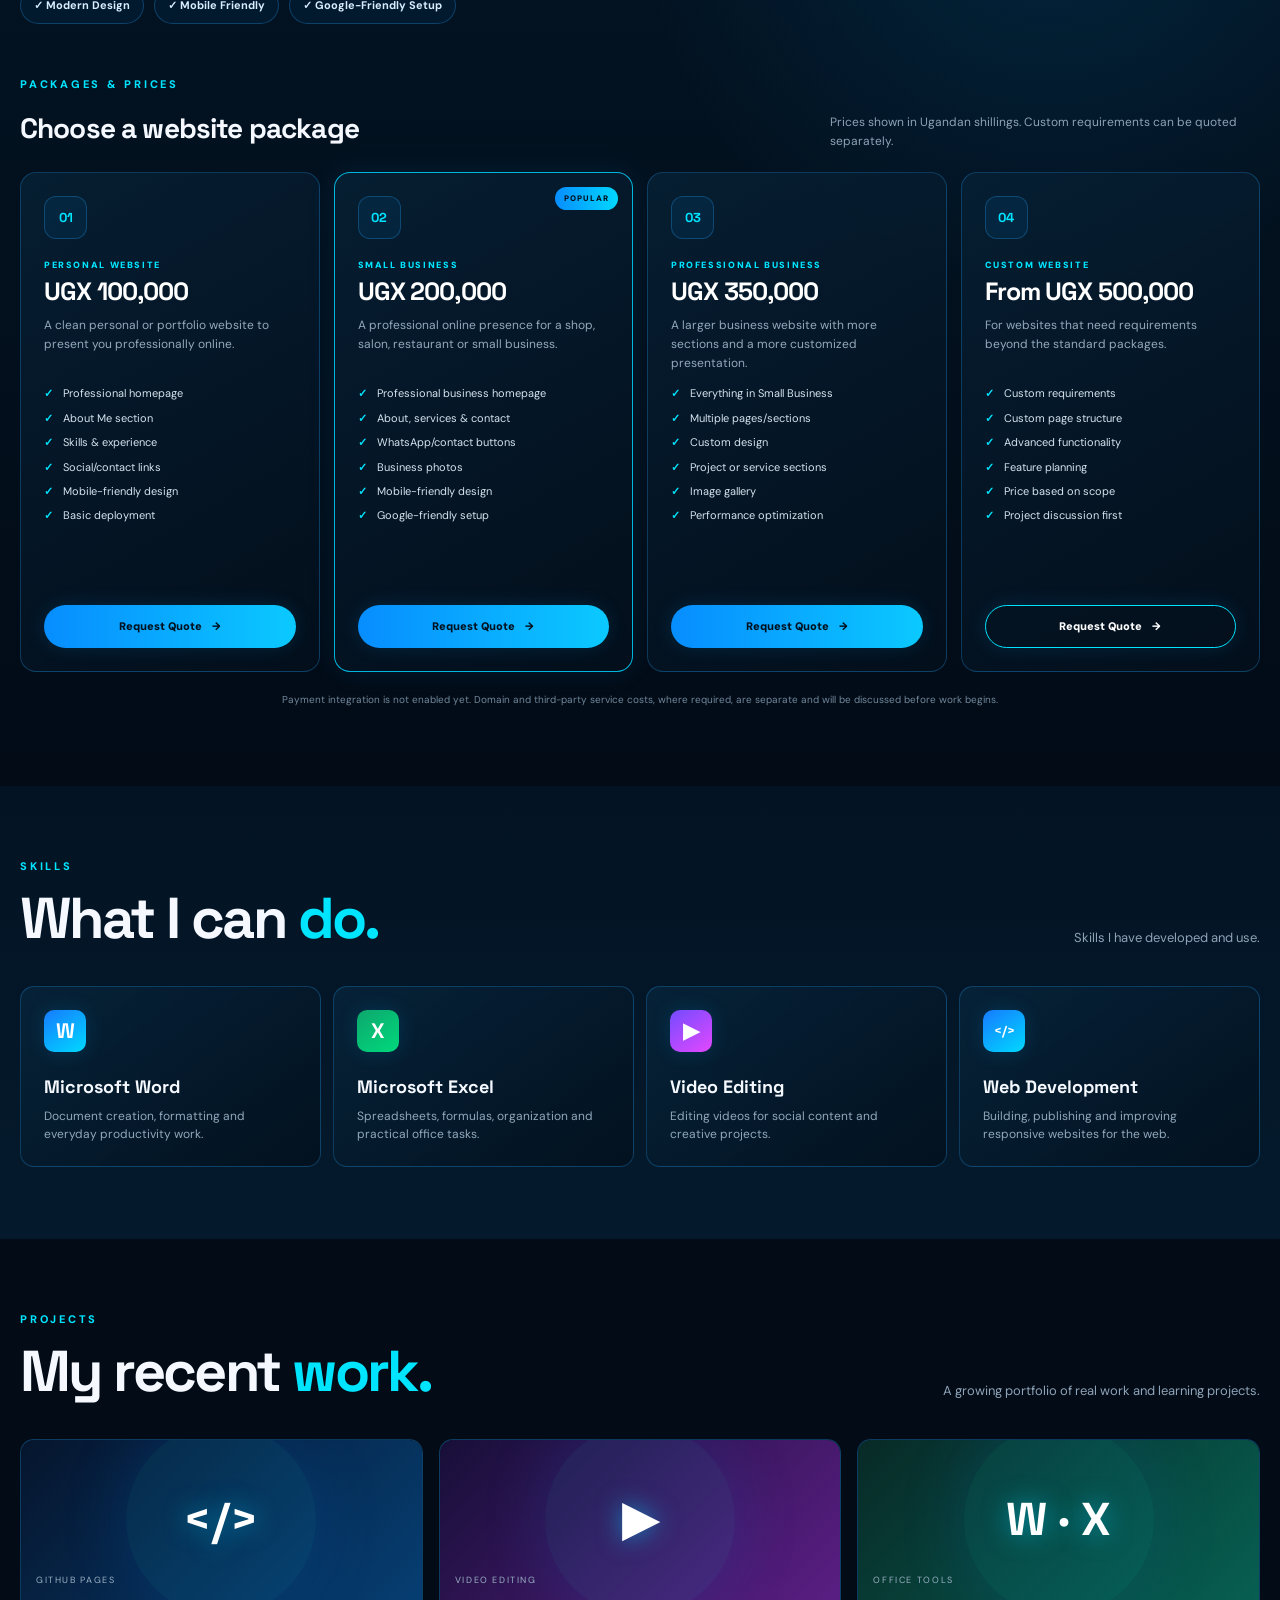
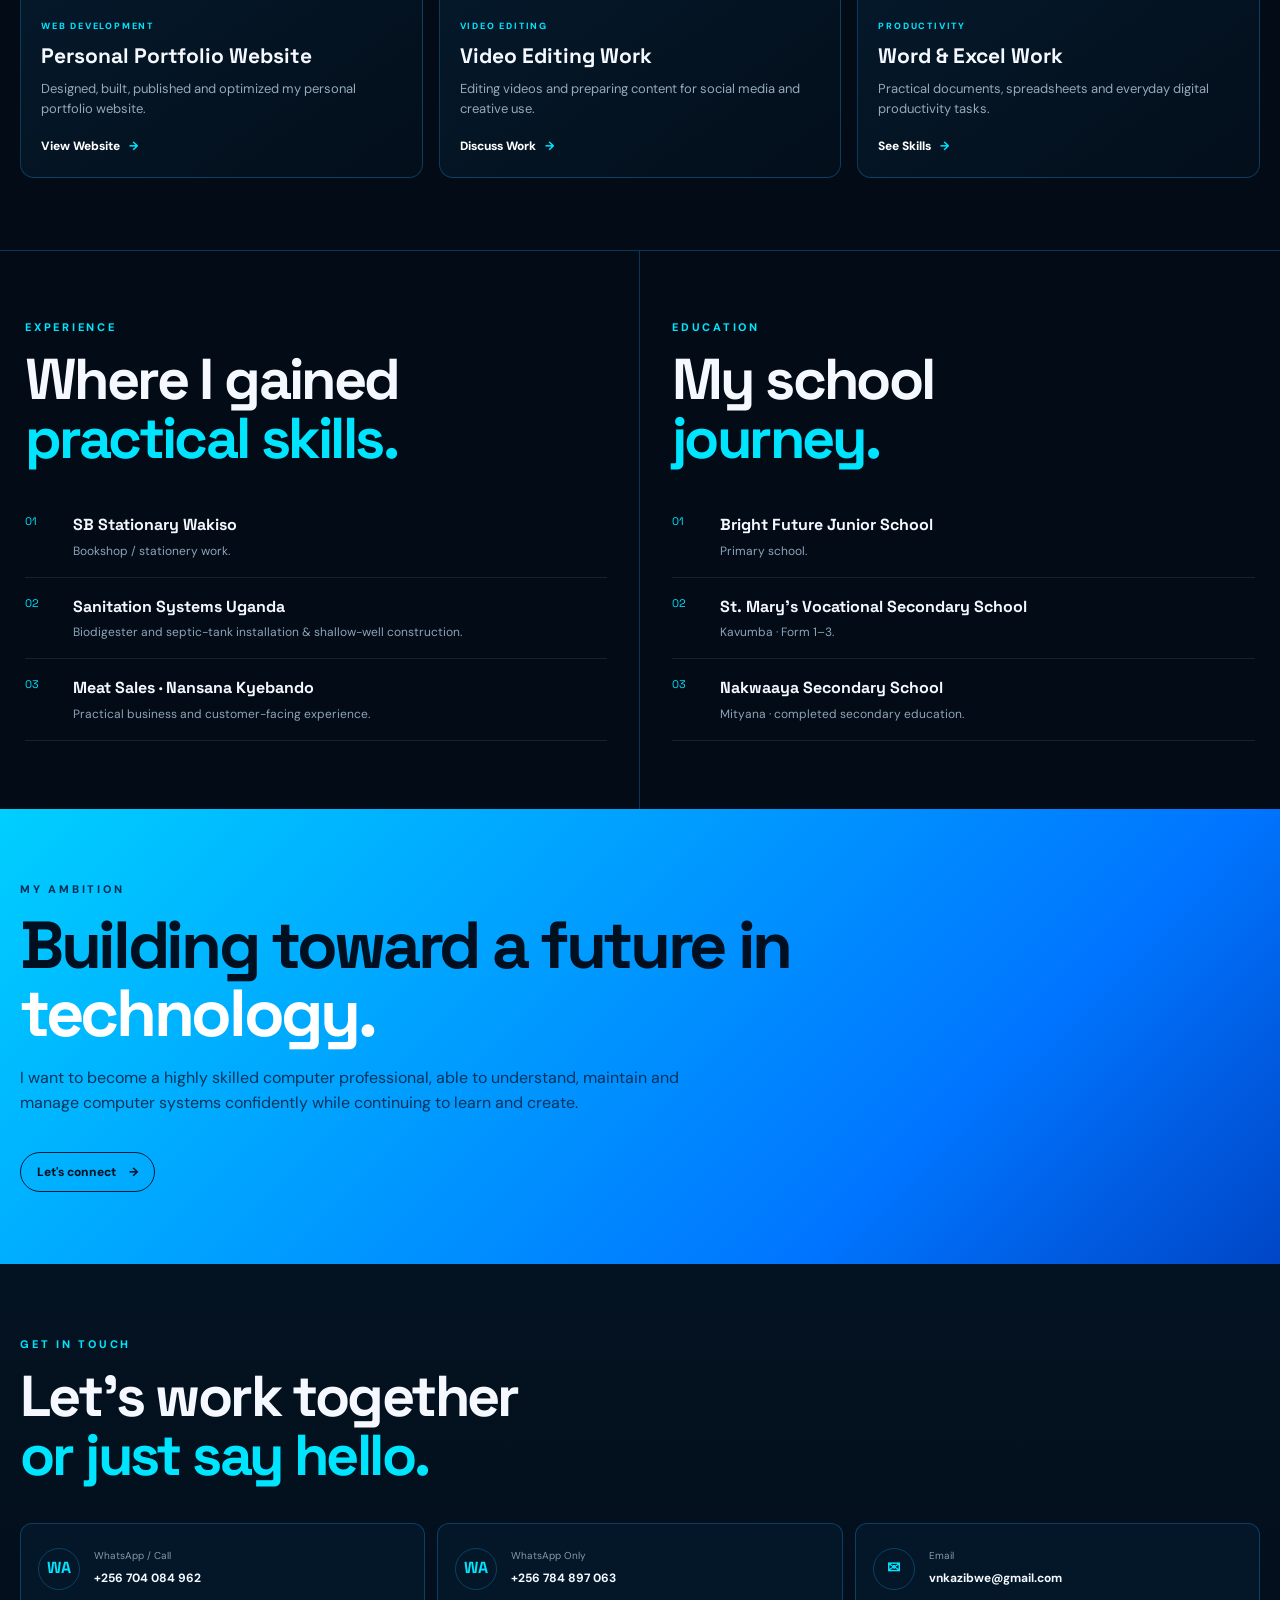
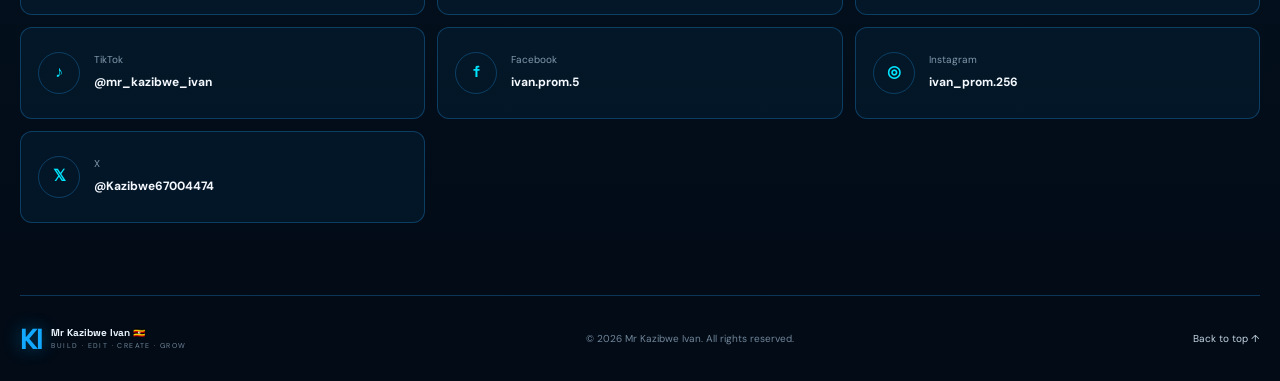
==== commit ad383a9f: "WhatsApp quote requests" ====
--- a/index.html
+++ b/index.html
@@ -141,28 +141,28 @@
             <div class="price-icon">01</div><p class="price-label">PERSONAL WEBSITE</p><h3>UGX 100,000</h3>
             <p class="price-desc">A clean personal or portfolio website to present you professionally online.</p>
             <ul><li>Professional homepage</li><li>About Me section</li><li>Skills &amp; experience</li><li>Social/contact links</li><li>Mobile-friendly design</li><li>Basic deployment</li></ul>
-            <a class="price-btn" href="#contact">Get Started <span>→</span></a>
+            <a class="price-btn" href="https://wa.me/256704084962?text=Hello%20Mr%20Kazibwe%20Ivan%2C%20I%20would%20like%20a%20quote%20for%20a%20Personal%20Website.%20Please%20let%20me%20know%20what%20details%20you%20need%20from%20me." target="_blank" rel="noopener">Request Quote <span>→</span></a>
           </article>
 
           <article class="price-card featured">
             <div class="popular-badge">POPULAR</div><div class="price-icon">02</div><p class="price-label">SMALL BUSINESS</p><h3>UGX 200,000</h3>
             <p class="price-desc">A professional online presence for a shop, salon, restaurant or small business.</p>
             <ul><li>Professional business homepage</li><li>About, services &amp; contact</li><li>WhatsApp/contact buttons</li><li>Business photos</li><li>Mobile-friendly design</li><li>Google-friendly setup</li></ul>
-            <a class="price-btn" href="#contact">Get Started <span>→</span></a>
+            <a class="price-btn" href="https://wa.me/256704084962?text=Hello%20Mr%20Kazibwe%20Ivan%2C%20I%20would%20like%20a%20quote%20for%20a%20Small%20Business%20Website.%20My%20business%20is%3A%20" target="_blank" rel="noopener">Request Quote <span>→</span></a>
           </article>
 
           <article class="price-card">
             <div class="price-icon">03</div><p class="price-label">PROFESSIONAL BUSINESS</p><h3>UGX 350,000</h3>
             <p class="price-desc">A larger business website with more sections and a more customized presentation.</p>
             <ul><li>Everything in Small Business</li><li>Multiple pages/sections</li><li>Custom design</li><li>Project or service sections</li><li>Image gallery</li><li>Performance optimization</li></ul>
-            <a class="price-btn" href="#contact">Get Started <span>→</span></a>
+            <a class="price-btn" href="https://wa.me/256704084962?text=Hello%20Mr%20Kazibwe%20Ivan%2C%20I%20would%20like%20a%20quote%20for%20a%20Professional%20Business%20Website.%20Please%20let%20me%20know%20what%20details%20you%20need%20from%20me." target="_blank" rel="noopener">Request Quote <span>→</span></a>
           </article>
 
           <article class="price-card">
             <div class="price-icon">04</div><p class="price-label">CUSTOM WEBSITE</p><h3>From UGX 500,000</h3>
             <p class="price-desc">For websites that need requirements beyond the standard packages.</p>
             <ul><li>Custom requirements</li><li>Custom page structure</li><li>Advanced functionality</li><li>Feature planning</li><li>Price based on scope</li><li>Project discussion first</li></ul>
-            <a class="price-btn outline" href="#contact">Request Quote <span>→</span></a>
+            <a class="price-btn outline" href="https://wa.me/256704084962?text=Hello%20Mr%20Kazibwe%20Ivan%2C%20I%20would%20like%20a%20quote%20for%20a%20Custom%20Website.%20Here%20are%20my%20requirements%3A%20" target="_blank" rel="noopener">Request Quote <span>→</span></a>
           </article>
         </div>
         <p class="pricing-note">Payment integration is not enabled yet. Domain and third-party service costs, where required, are separate and will be discussed before work begins.</p>
